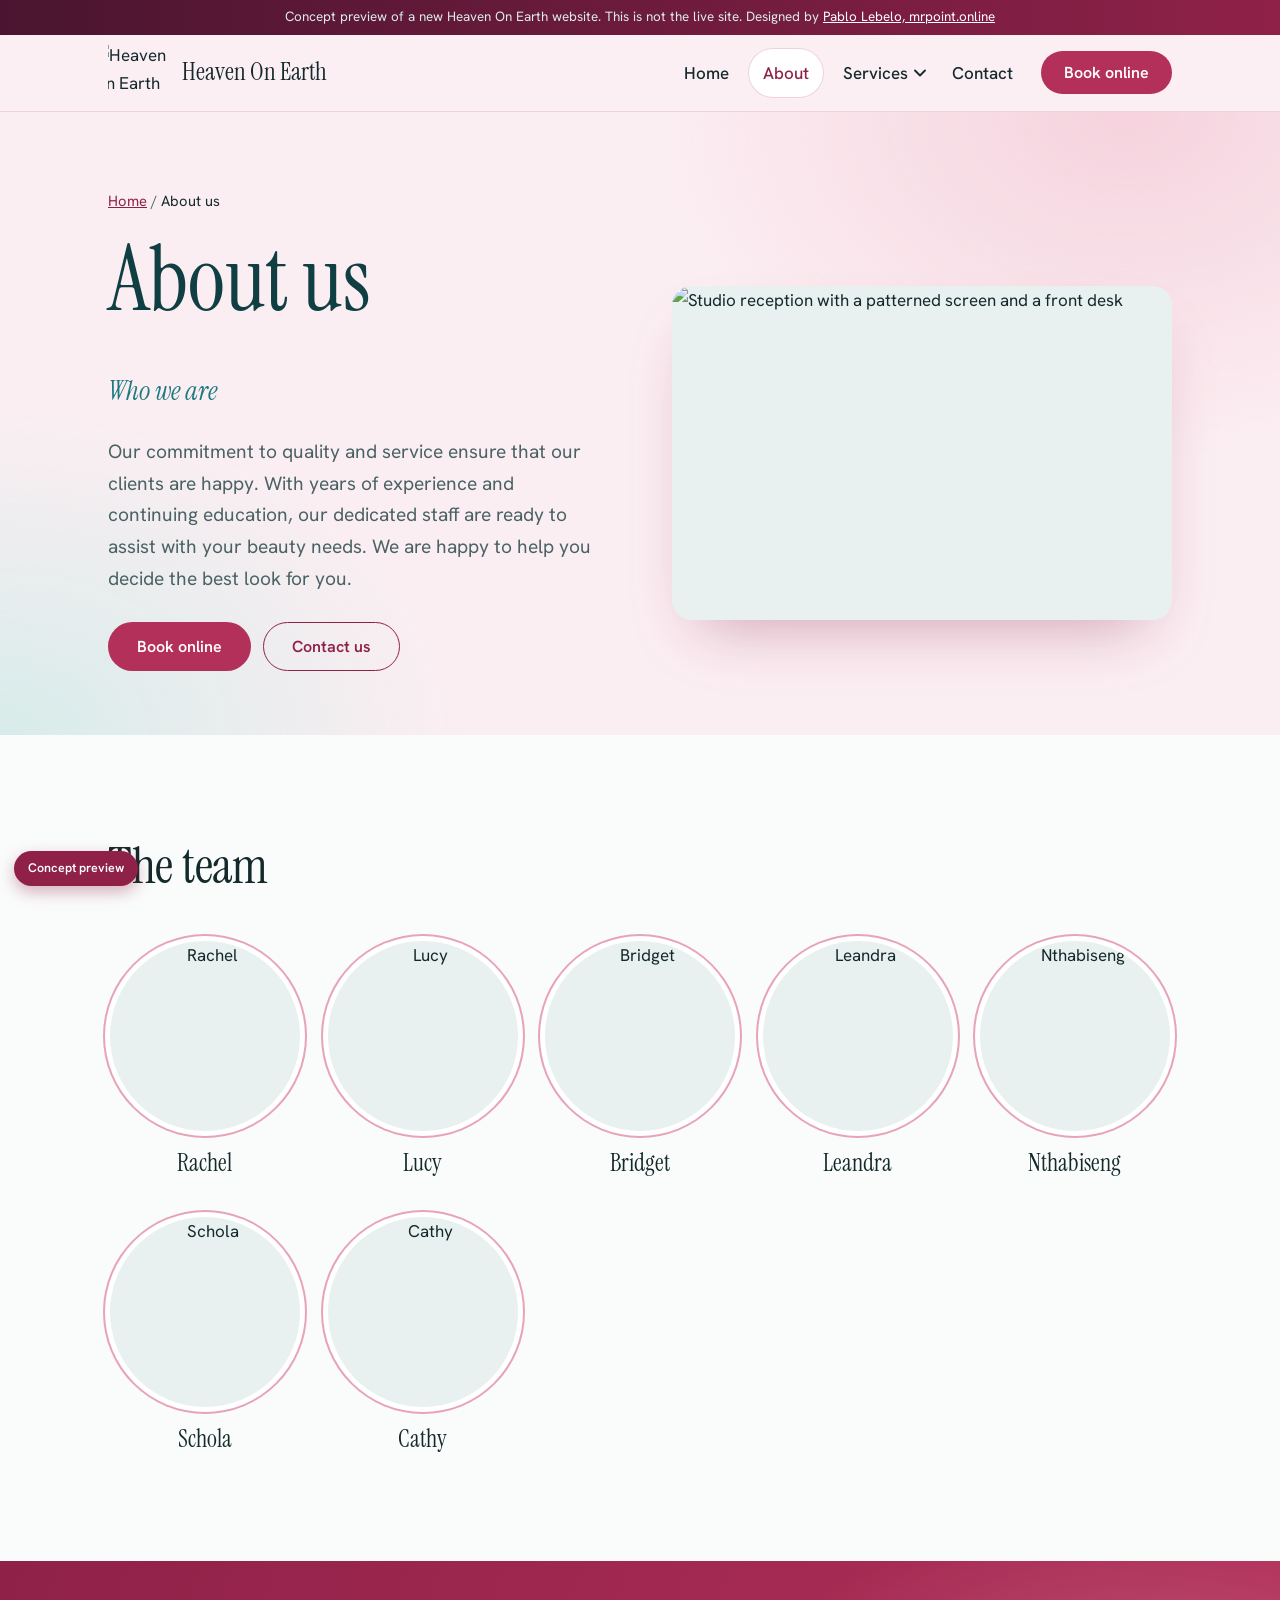
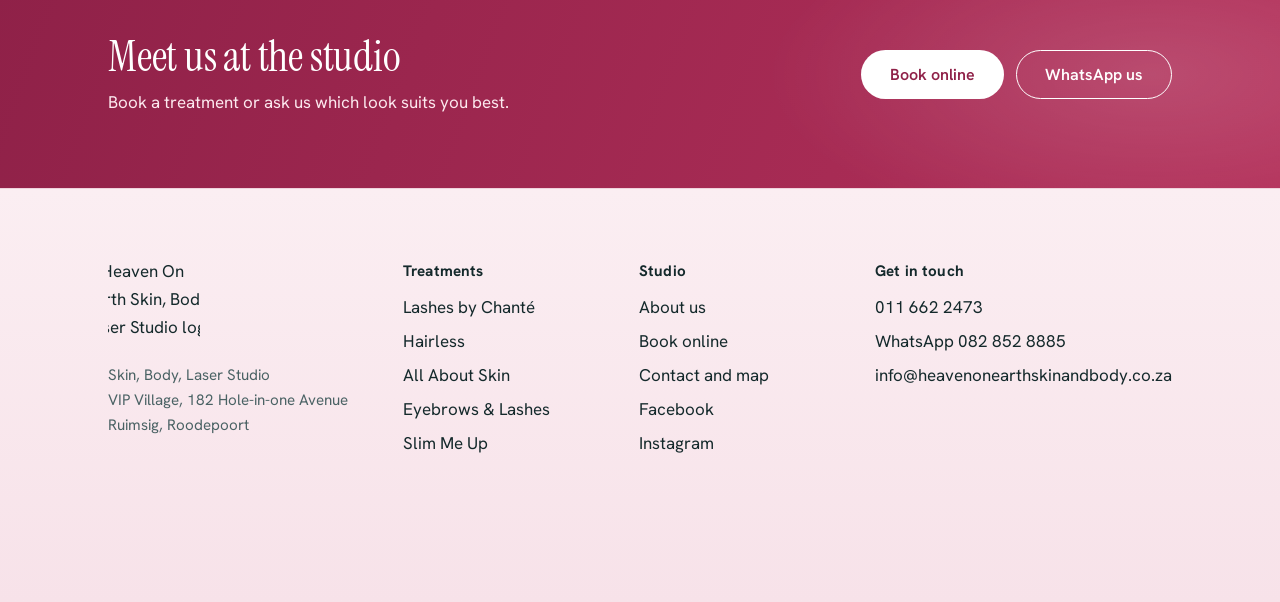
==== about.html @ bbfa70f4 "Make Book now buttons on every price row stand out Solid flamingo pill buttons with a soft glow, ber" ====
<!doctype html>
<html lang="en-ZA">
<head>
<meta charset="utf-8">
<meta name="viewport" content="width=device-width, initial-scale=1">
<title>About us | Heaven On Earth (concept)</title>
<meta name="description" content="About the team at Heaven On Earth Skin, Body, Laser Studio in Ruimsig.">
<meta name="robots" content="noindex, nofollow">
<meta name="theme-color" content="#0f3f43">
<link rel="icon" href="data:image/svg+xml,%3Csvg xmlns='http://www.w3.org/2000/svg' viewBox='0 0 64 64'%3E%3Ccircle cx='38' cy='26' r='24' fill='%231d7a7f'/%3E%3Ccircle cx='22' cy='42' r='16' fill='%23ebe7e3'/%3E%3C/svg%3E">
<link rel="preconnect" href="https://fonts.googleapis.com"><link rel="preconnect" href="https://fonts.gstatic.com" crossorigin><link rel="stylesheet" href="https://fonts.googleapis.com/css2?family=Hanken+Grotesk:wght@400;500;600;700&family=Instrument+Serif:ital@0;1&display=swap">
<link rel="stylesheet" href="styles.css?v=467ca9be">

</head>
<body>
<a class="skip" href="#main">Skip to content</a>
<div class="concept-bar" role="note">Concept preview of a new Heaven On Earth website. This is not the live site. Designed by <a href="https://mrpoint.online">Pablo Lebelo, mrpoint.online</a></div>
<header class="site-header">
  <div class="wrap bar">
    <a class="brand" href="./" aria-label="Heaven On Earth, home"><span class="logo-crop"><img src="https://heavenonearthskinandbody.co.za/wp-content/uploads/2019/10/Logo-Full-Colour-600x424.png" width="600" height="424" alt="Heaven On Earth Skin, Body, Laser Studio logo"></span><span class="brand-name">Heaven On Earth</span></a>
    <button class="menu-btn" type="button" aria-expanded="false" aria-controls="nav">Menu</button>
    <nav id="nav" aria-label="Main">
      <ul class="nav-list">
        <li><a class="nav-link" href="./">Home</a></li>
        <li><a class="nav-link" href="about" aria-current="page">About</a></li>
        <li class="has-sub">
          <a class="nav-link" href="services">Services</a>
          <button class="sub-toggle" type="button" aria-expanded="false" aria-controls="sub-services"><span class="sr">Show treatment pages</span><svg width="12" height="8" viewBox="0 0 12 8" aria-hidden="true"><path d="M1 1.5l5 5 5-5" fill="none" stroke="currentColor" stroke-width="1.8" stroke-linecap="round" stroke-linejoin="round"/></svg></button>
          <ul class="sub" id="sub-services"><li><a href="lashes-by-chante">Lashes by Chanté</a></li><li><a href="hairless">Hairless</a></li><li><a href="all-about-skin">All About Skin</a></li><li><a href="eyebrows-and-lashes">Eyebrows &amp; Lashes</a></li><li><a href="slim-me-up">Slim Me Up</a></li><li class="sub-all"><a href="services">All treatments</a></li></ul>
        </li>
        <li><a class="nav-link" href="contact">Contact</a></li>
      </ul>
      <a class="btn btn-solid nav-cta" href="book">Book online</a>
    </nav>
  </div>
</header>
<main id="main">
<section class="page-head">
  <div class="wrap">
    <p class="crumbs"><a href="./">Home</a> / <span aria-current="page">About us</span></p>
    <div class="split">
      <div>
        <h1>About us</h1>
        <p class="strap" style="font-family:var(--serif);font-style:italic;font-size:1.7rem;color:var(--teal);margin-bottom:.8em">Who we are</p>
        <p class="lede">Our commitment to quality and service ensure that our clients are happy. With years of experience and continuing education, our dedicated staff are ready to assist with your beauty needs. We are happy to help you decide the best look for you.</p>
        <div class="btn-row"><a class="btn btn-solid" href="book">Book online</a><a class="btn btn-line" href="contact">Contact us</a></div>
      </div>
      <div class="photo"><img src="https://heavenonearthskinandbody.co.za/wp-content/uploads/2023/02/Salon_bg-1024x683.jpg" width="1024" height="683" alt="Studio reception with a patterned screen and a front desk"></div>
    </div>
  </div>
</section>
<section class="section" aria-labelledby="team-h">
  <div class="wrap">
    <div class="section-head"><h2 id="team-h">The team</h2></div>
    <ul class="team"><li><div class="portrait"><img src="https://heavenonearthskinandbody.co.za/wp-content/uploads/2023/02/Team_Rachel.jpg" width="834" height="1250" alt="Rachel" loading="lazy" decoding="async"></div><span class="nm">Rachel</span></li><li><div class="portrait"><img src="https://heavenonearthskinandbody.co.za/wp-content/uploads/2023/02/Team_Lucy.jpg" width="834" height="1250" alt="Lucy" loading="lazy" decoding="async"></div><span class="nm">Lucy</span></li><li><div class="portrait"><img src="https://heavenonearthskinandbody.co.za/wp-content/uploads/2023/02/Team_Bridget.jpg" width="834" height="1250" alt="Bridget" loading="lazy" decoding="async"></div><span class="nm">Bridget</span></li><li><div class="portrait"><img src="https://heavenonearthskinandbody.co.za/wp-content/uploads/2023/02/Team_Leandra.jpg" width="834" height="1250" alt="Leandra" loading="lazy" decoding="async"></div><span class="nm">Leandra</span></li><li><div class="portrait"><img src="https://heavenonearthskinandbody.co.za/wp-content/uploads/2023/02/Team_Nthabiseng.jpg" width="834" height="1250" alt="Nthabiseng" loading="lazy" decoding="async"></div><span class="nm">Nthabiseng</span></li><li><div class="portrait"><img src="https://heavenonearthskinandbody.co.za/wp-content/uploads/2023/02/Team_Schola.jpg" width="401" height="600" alt="Schola" loading="lazy" decoding="async"></div><span class="nm">Schola</span></li><li><div class="portrait"><img src="https://heavenonearthskinandbody.co.za/wp-content/uploads/2023/02/Team_Cathy.jpg" width="700" height="1050" alt="Cathy" loading="lazy" decoding="async"></div><span class="nm">Cathy</span></li></ul>
  </div>
</section>
<section class="cta">
  <div class="wrap">
    <div><h2>Meet us at the studio</h2><p>Book a treatment or ask us which look suits you best.</p></div>
    <div class="btn-row"><a class="btn btn-light" href="book">Book online</a><a class="btn btn-line" style="border-color:#fff;color:#fff" href="https://wa.me/27828528885" rel="noopener">WhatsApp us</a></div>
  </div>
</section>
</main>
<footer class="site-footer">
  <div class="wrap">
    <div class="foot-grid">
      <div class="foot-brand"><span class="logo-crop big"><img src="https://heavenonearthskinandbody.co.za/wp-content/uploads/2019/10/Logo-Full-Colour-600x424.png" width="600" height="424" alt="Heaven On Earth Skin, Body, Laser Studio logo"></span><p>Skin, Body, Laser Studio<br>VIP Village, 182 Hole-in-one Avenue<br>Ruimsig, Roodepoort</p></div>
      <div><h4>Treatments</h4><ul><li><a href="lashes-by-chante">Lashes by Chanté</a></li><li><a href="hairless">Hairless</a></li><li><a href="all-about-skin">All About Skin</a></li><li><a href="eyebrows-and-lashes">Eyebrows &amp; Lashes</a></li><li><a href="slim-me-up">Slim Me Up</a></li></ul></div>
      <div><h4>Studio</h4><ul>
        <li><a href="about">About us</a></li>
        <li><a href="book">Book online</a></li>
        <li><a href="contact">Contact and map</a></li>
        <li><a href="https://www.facebook.com/heavenonearthskinandbody/" rel="noopener">Facebook</a></li>
        <li><a href="https://www.instagram.com/heavenonearthskinandbodystudio/" rel="noopener">Instagram</a></li></ul></div>
      <div><h4>Get in touch</h4><ul>
        <li><a href="tel:+27116622473">011 662 2473</a></li>
        <li><a href="https://wa.me/27828528885" rel="noopener">WhatsApp 082 852 8885</a></li>
        <li><a href="mailto:info@heavenonearthskinandbody.co.za">info@heavenonearthskinandbody.co.za</a></li></ul></div>
    </div>
    <div class="legal">
      <p>Concept website by Pablo Lebelo, <a href="https://mrpoint.online">mrpoint.online</a>, 073 708 6840. Not the official site of Heaven On Earth Skin &amp; Body Studio.</p>
      <p>Treatments, prices, text, photos and logo are from the studio's current website.</p>
    </div>
  </div>
</footer>
<div class="concept-chip" aria-hidden="true">Concept preview</div>
<nav class="dock" aria-label="Quick actions">
  <a href="tel:+27116622473"><svg viewBox="0 0 24 24" aria-hidden="true"><path d="M6.6 10.8a15.1 15.1 0 006.6 6.6l2.2-2.2a1 1 0 011-.25 11.4 11.4 0 003.6.57 1 1 0 011 1V20a1 1 0 01-1 1A17 17 0 013 4a1 1 0 011-1h3.5a1 1 0 011 1c0 1.25.2 2.45.57 3.6a1 1 0 01-.25 1z" fill="currentColor"/></svg>Call</a>
  <a href="https://wa.me/27828528885" rel="noopener"><svg viewBox="0 0 24 24" aria-hidden="true"><path d="M4 20l1.3-3.9A8 8 0 1112 20a8 8 0 01-3.9-1L4 20z" fill="none" stroke="currentColor" stroke-width="1.8" stroke-linejoin="round"/></svg>WhatsApp</a>
  <a class="dock-main" href="book"><svg viewBox="0 0 24 24" aria-hidden="true"><rect x="3.5" y="5" width="17" height="15.5" rx="3" fill="none" stroke="currentColor" stroke-width="1.8"/><path d="M3.5 10h17M8 3v4M16 3v4" stroke="currentColor" stroke-width="1.8" stroke-linecap="round"/></svg>Book online</a>
</nav>
<script src="site.js?v=2053d67a" defer></script>
</body>
</html>
---- styles.css ----
/* Heaven On Earth Skin, Body, Laser Studio: concept styles
   Palette taken from the studio logo (lagoon teal, pearl silver) and the pink backdrop of the team photos. */
:root{
  --teal:#1d7a7f;
  --teal-deep:#0f3f43;
  --ink:#14292b;
  --muted:#4a6264;
  --porcelain:#fafcfb;
  --mist:#e8f1f0;
  --pearl:#ebe7e3;
  --line:#d3dedd;
  --flamingo-tint:#fbeaf0;
  --flamingo:#b3305a;
  --radius:20px;
  --serif:"Instrument Serif","Iowan Old Style",Georgia,serif;
  --sans:"Hanken Grotesk",system-ui,-apple-system,"Segoe UI",Roboto,sans-serif;
}
*,*::before,*::after{box-sizing:border-box}
html{-webkit-text-size-adjust:100%;scroll-behavior:smooth}
body{margin:0;background:var(--porcelain);color:var(--ink);font:400 1.0625rem/1.65 var(--sans);-webkit-font-smoothing:antialiased}
img{max-width:100%;display:block}
a{color:var(--teal-deep)}
a:hover{color:var(--teal)}
h1,h2,h3,h4{font-family:var(--serif);font-weight:400;line-height:1.08;margin:0 0 .5em;letter-spacing:-.005em}
h1{font-size:clamp(3rem,7.4vw,5.6rem);line-height:1}
h2{font-size:clamp(2.1rem,4.4vw,3.2rem)}
h3{font-size:clamp(1.6rem,2.6vw,2rem)}
p{margin:0 0 1em;max-width:62ch}
:focus-visible{outline:3px solid var(--teal);outline-offset:3px;border-radius:6px}
.sr{position:absolute;width:1px;height:1px;overflow:hidden;clip:rect(0 0 0 0);white-space:nowrap}
.skip{position:absolute;left:12px;top:-60px;background:var(--teal-deep);color:#fff;padding:10px 16px;border-radius:10px;z-index:100}
.skip:focus{top:12px;color:#fff}
.wrap{width:100%;max-width:1160px;margin-inline:auto;padding-inline:clamp(20px,5vw,48px)}
.lede{font-size:1.2rem;color:var(--muted);max-width:52ch}

/* concept markers */
.concept-bar{background:var(--teal-deep);color:#dcecea;font-size:.84rem;line-height:1.4;padding:8px 0;text-align:center}
.concept-bar a{color:#fff}
.concept-chip{position:fixed;left:14px;bottom:14px;z-index:60;background:var(--teal-deep);color:#fff;font-size:.78rem;font-weight:600;padding:7px 14px;border-radius:999px;box-shadow:0 4px 14px rgba(15,63,67,.3)}

/* header */
.site-header{position:sticky;top:0;z-index:50;background:rgba(250,252,251,.94);backdrop-filter:saturate(1.2) blur(10px);border-bottom:1px solid var(--line)}
.bar{display:flex;align-items:center;justify-content:space-between;gap:20px;min-height:76px}
.brand{display:flex;align-items:center;gap:14px;text-decoration:none;color:var(--ink)}
.logo-crop{display:block;position:relative;overflow:hidden;width:60px;aspect-ratio:1.02;flex:none}
.logo-crop img{position:absolute;width:152.2%;max-width:none;left:-25%;top:-4.7%;height:auto}
.logo-crop.big{width:92px}
.brand-name{font-family:var(--serif);font-size:1.55rem;line-height:1;white-space:nowrap}
.nav-list{display:flex;align-items:center;gap:6px;list-style:none;margin:0;padding:0}
.nav-list a.nav-link{display:block;padding:10px 14px;text-decoration:none;color:var(--ink);font-weight:500;border-radius:999px}
.nav-list a.nav-link:hover,.nav-list a.nav-link[aria-current="page"]{color:var(--teal);background:var(--mist)}
#nav{display:flex;align-items:center;gap:14px}
.has-sub{position:relative;display:flex;align-items:center}
.sub-toggle{border:0;background:none;padding:8px 6px 8px 0;margin-left:-8px;cursor:pointer;color:var(--ink);line-height:0}
.sub-toggle svg{transition:transform .2s}
.has-sub.open .sub-toggle svg{transform:rotate(180deg)}
.sub{display:none;position:absolute;top:100%;left:-12px;min-width:270px;list-style:none;margin:0;padding:10px;background:#fff;border:1px solid var(--line);border-radius:var(--radius);box-shadow:0 18px 40px rgba(15,63,67,.14)}
.has-sub:hover>.sub,.has-sub.open>.sub,.has-sub:focus-within>.sub{display:block}
.sub a{display:block;padding:10px 14px;border-radius:12px;text-decoration:none;color:var(--ink)}
.sub a:hover,.sub a[aria-current="page"]{background:var(--mist);color:var(--teal-deep)}
.sub .sub-all{border-top:1px solid var(--line);margin-top:6px;padding-top:6px}
.menu-btn{display:none;border:1.5px solid var(--teal-deep);background:none;color:var(--teal-deep);border-radius:999px;padding:9px 18px;font:600 .95rem var(--sans);cursor:pointer}

/* buttons */
.btn{display:inline-block;padding:14px 28px;border-radius:999px;font:600 1rem/1.2 var(--sans);text-decoration:none;border:1.5px solid transparent;cursor:pointer;transition:background .2s,color .2s,border-color .2s}
.btn-solid{background:var(--teal);color:#fff}
.btn-solid:hover{background:var(--teal-deep);color:#fff}
.btn-line{border-color:var(--teal-deep);color:var(--teal-deep);background:transparent}
.btn-line:hover{background:var(--teal-deep);color:#fff}
.btn-light{background:#fff;color:var(--teal-deep)}
.btn-light:hover{background:var(--mist);color:var(--teal-deep)}
.btn-row{display:flex;flex-wrap:wrap;gap:12px;margin-top:28px}
.nav-cta{padding:11px 22px}

/* hero + orbs (the logo is two overlapping circles, so photos sit in circles) */
.hero{padding:clamp(36px,6vw,80px) 0 clamp(48px,7vw,96px)}
.hero-grid{display:grid;grid-template-columns:1.05fr .95fr;gap:clamp(28px,5vw,72px);align-items:center}
.hero h1{margin-bottom:.18em}
.hero .strap{font-family:var(--serif);font-style:italic;font-size:clamp(1.5rem,2.6vw,2rem);color:var(--teal);margin:0 0 1em}
.hero-meta{margin-top:34px;padding-top:20px;border-top:1px solid var(--line);color:var(--muted);font-size:.98rem}
.hero-meta a{color:var(--ink);text-decoration:none;font-weight:600}
.orbs{position:relative;width:min(100%,520px);aspect-ratio:1;margin-inline:auto}
.orb{position:absolute;border-radius:50%;overflow:hidden;animation:orb-in .9s cubic-bezier(.2,.7,.2,1) both}
.orb img{width:100%;height:100%;object-fit:cover}
.orb-main{width:84%;aspect-ratio:1;top:0;right:0}
.orb-side{width:46%;aspect-ratio:1;left:0;bottom:3%;border:9px solid var(--porcelain);animation-delay:.18s;background:var(--porcelain)}
.orb-pearl{container-type:size;background:var(--pearl);display:grid;place-items:center;text-align:center;padding:6%;color:var(--teal-deep);font-family:var(--serif);font-style:italic;line-height:1.15}
.orb-pearl span{font-size:max(12.5px,14cqw);max-width:88%}
@keyframes orb-in{from{opacity:0;transform:scale(.9)}to{opacity:1;transform:none}}

/* offer */
.offer{background:var(--flamingo-tint);border-block:1px solid #f1cfdb}
.offer .wrap{display:flex;flex-wrap:wrap;align-items:center;justify-content:space-between;gap:10px 24px;padding-block:16px}
.offer p{margin:0;max-width:none;font-weight:600}
.offer strong{color:var(--flamingo)}
.offer a{font-weight:600;color:var(--flamingo)}

/* sections */
.section{padding:clamp(56px,8vw,104px) 0}
.section-tint{background:var(--mist)}
.section-head{margin-bottom:clamp(28px,4vw,48px)}
.section-head p{color:var(--muted)}

/* service rows */
.svc-list{list-style:none;margin:0;padding:0}
.svc-row{display:grid;grid-template-columns:176px 1fr auto;gap:clamp(18px,4vw,44px);align-items:center;padding:30px 0;border-top:1px solid var(--line)}
.svc-row:last-child{border-bottom:1px solid var(--line)}
.svc-orb{width:176px;aspect-ratio:1;border-radius:50%;overflow:hidden}
.svc-orb img{width:100%;height:100%;object-fit:cover}
.svc-row h3{margin-bottom:.25em}
.svc-row p{margin:0;color:var(--muted)}
.svc-row .go{font-weight:600;white-space:nowrap}

/* split blocks */
.split{display:grid;grid-template-columns:1fr 1fr;gap:clamp(28px,5vw,72px);align-items:center}
.photo{border-radius:var(--radius);overflow:hidden;background:var(--mist)}
.photo img{width:100%;height:auto}
.text-link{font-weight:600}

/* page header (inner pages) */
.page-head{padding:clamp(40px,6vw,80px) 0 clamp(24px,4vw,44px)}
.crumbs{font-size:.92rem;color:var(--muted);margin-bottom:22px}
.crumbs a{color:var(--muted)}
.crumbs span[aria-current]{color:var(--ink)}
.page-head-grid{display:grid;grid-template-columns:1.1fr .9fr;gap:clamp(24px,5vw,64px);align-items:center}
.page-head .orbs{width:min(100%,400px)}

/* treatment menu (ledger rows) */
.menu-wrap{padding:clamp(28px,4vw,56px) 0 clamp(56px,8vw,96px)}
.tablist{display:none;flex-wrap:wrap;gap:10px;margin-bottom:34px}
.js .tablist{display:flex}
.tab{border:1.5px solid var(--line);background:#fff;color:var(--ink);padding:11px 20px;border-radius:999px;font:600 .98rem var(--sans);cursor:pointer;transition:background .2s,color .2s,border-color .2s}
.tab:hover{border-color:var(--teal)}
.tab[aria-selected="true"],.tab[aria-pressed="true"]{background:var(--teal-deep);border-color:var(--teal-deep);color:#fff}
.js .tabpanel[hidden]{display:none}
.panel-title{font-size:clamp(1.8rem,3vw,2.4rem)}
.js [data-tabs] .tabpanel>.panel-title{display:none}
.menu-sub{font:600 .98rem var(--sans);color:var(--teal);margin:34px 0 4px;letter-spacing:.01em}
.menu-sub:first-of-type{margin-top:8px}
.menu-note{color:var(--muted);max-width:62ch}
.menu-list{list-style:none;margin:0;padding:0}
.menu-row{display:grid;grid-template-columns:1fr auto auto auto;gap:6px 22px;align-items:baseline;padding:15px 0;border-bottom:1px solid var(--line)}
.menu-row .nm{font-weight:500}
.menu-row .du{color:var(--muted);font-size:.94rem;min-width:4.2em;text-align:right}
.menu-row .pr{font-weight:700;font-variant-numeric:tabular-nums;min-width:5.6em;text-align:right;white-space:nowrap}
.menu-row .bk{font-size:.92rem;font-weight:600;white-space:nowrap}
.ems{background:#fff;border:1px solid var(--line);border-radius:var(--radius);padding:clamp(22px,3vw,36px);margin-top:10px}
.ems p{max-width:64ch}

/* cta band */
.cta{background:var(--teal-deep);color:#e9f3f2;padding:clamp(44px,6vw,72px) 0}
.cta .wrap{display:flex;flex-wrap:wrap;align-items:center;justify-content:space-between;gap:20px 40px}
.cta h2{color:#fff;margin:0;font-size:clamp(1.9rem,3.6vw,2.7rem)}
.cta p{margin:.5em 0 0}
.cta .btn-row{margin-top:0}

/* other treatments */
.others{display:flex;flex-wrap:wrap;gap:10px}
.others a{padding:10px 18px;border:1.5px solid var(--line);border-radius:999px;text-decoration:none;font-weight:600;color:var(--ink);background:#fff}
.others a:hover{border-color:var(--teal);color:var(--teal)}

/* team */
.team{list-style:none;margin:0;padding:0;display:grid;grid-template-columns:repeat(auto-fill,minmax(170px,1fr));gap:34px 24px}
.team li{text-align:center}
.team .portrait{width:100%;max-width:190px;aspect-ratio:1;border-radius:50%;overflow:hidden;margin:0 auto 12px;background:var(--mist)}
.team img{width:100%;height:100%;object-fit:cover;object-position:50% 22%}
.team .nm{font-family:var(--serif);font-size:1.5rem}

/* visit band */
.visit{background:var(--teal-deep);color:#e1eeec}
.visit h2{color:#fff}
.visit a{color:#fff}
.visit a:hover{color:#bfe3e0}
.visit-grid{display:grid;grid-template-columns:.9fr 1.1fr;gap:clamp(28px,5vw,64px);align-items:stretch}
.details{list-style:none;margin:0 0 8px;padding:0}
.details li{padding:12px 0;border-bottom:1px solid rgba(255,255,255,.18);overflow-wrap:anywhere}
.details .k{display:block;font-size:.86rem;color:#a9cbc8}
.map{border:0;width:100%;height:100%;min-height:360px;border-radius:var(--radius);background:var(--mist)}

/* contact page */
.contact-grid>*,.visit-grid>*,.split>*,.hero-grid>*,.page-head-grid>*{min-width:0}
.contact-grid{display:grid;grid-template-columns:1fr 1fr;gap:clamp(28px,5vw,64px);align-items:start}
.card{background:#fff;border:1px solid var(--line);border-radius:var(--radius);padding:clamp(22px,3vw,34px)}
.card .details li{border-color:var(--line)}
.card .details .k{color:var(--muted)}
.card .details a{color:var(--teal-deep);font-weight:600}
.field{margin-bottom:18px}
.field label{display:block;font-weight:600;font-size:.96rem;margin-bottom:6px}
.field input,.field textarea,.field select{width:100%;padding:13px 15px;border:1.5px solid var(--line);border-radius:14px;font:inherit;background:#fff;color:var(--ink)}
.field textarea{min-height:130px;resize:vertical}
.field input:focus,.field textarea:focus,.field select:focus{border-color:var(--teal);outline:3px solid rgba(29,122,127,.22);outline-offset:0}
.field .err{color:#a3243f;font-size:.9rem;margin-top:4px;min-height:1.2em}
.field input[aria-invalid="true"],.field textarea[aria-invalid="true"]{border-color:#a3243f}
.form-note{font-size:.92rem;color:var(--muted)}
.notice{margin-top:18px;padding:16px 18px;border-radius:14px;background:var(--mist);border:1px solid var(--line)}
.notice[hidden]{display:none}

/* booking demo */
.book-grid{display:grid;grid-template-columns:1fr 340px;gap:clamp(24px,4vw,56px);align-items:start;padding-bottom:clamp(56px,8vw,96px)}
.stepper{list-style:none;margin:0 0 30px;padding:0;display:flex;flex-wrap:wrap;gap:8px 10px}
.stepper li{display:flex;align-items:center;gap:10px;padding:8px 16px 8px 8px;border-radius:999px;border:1.5px solid var(--line);background:#fff;font-weight:600;font-size:.95rem;color:var(--muted)}
.stepper .n{display:grid;place-items:center;width:28px;height:28px;border-radius:50%;background:var(--mist);font-size:.85rem}
.stepper li[aria-current="step"]{border-color:var(--teal-deep);color:var(--ink)}
.stepper li[aria-current="step"] .n{background:var(--teal-deep);color:#fff}
.stepper li.done .n{background:var(--teal);color:#fff}
.step[hidden]{display:none}
.step h2{font-size:clamp(1.8rem,3vw,2.4rem)}
.pick{list-style:none;margin:0;padding:0}
.pick label{display:grid;grid-template-columns:auto 1fr auto auto;gap:4px 16px;align-items:baseline;padding:14px 12px;border-bottom:1px solid var(--line);cursor:pointer;border-radius:10px}
.pick label:hover{background:var(--mist)}
.pick input{accent-color:var(--teal);width:18px;height:18px;margin:0;transform:translateY(3px)}
.pick .du{color:var(--muted);font-size:.94rem}
.pick .pr{font-weight:700;font-variant-numeric:tabular-nums;white-space:nowrap}
.pick li:has(input:checked) label{background:var(--mist)}
.pick-group{font:600 .98rem var(--sans);color:var(--teal);margin:26px 0 4px}
.dates{display:flex;gap:10px;overflow-x:auto;padding:4px 2px 14px;margin-bottom:12px;scroll-snap-type:x proximity}
.date{flex:none;scroll-snap-align:start;min-width:68px;padding:10px 8px;text-align:center;border:1.5px solid var(--line);border-radius:16px;background:#fff;cursor:pointer;font:inherit;color:var(--ink);line-height:1.25}
.date .wd{display:block;font-size:.82rem;color:var(--muted)}
.date .dn{display:block;font-family:var(--serif);font-size:1.7rem;line-height:1.1}
.date .mo{display:block;font-size:.8rem;color:var(--muted)}
.date[aria-pressed="true"]{background:var(--teal-deep);border-color:var(--teal-deep);color:#fff}
.date[aria-pressed="true"] .wd,.date[aria-pressed="true"] .mo{color:#cfe6e4}
.slots{display:grid;grid-template-columns:repeat(auto-fill,minmax(92px,1fr));gap:10px}
.slot{padding:11px 6px;border:1.5px solid var(--line);border-radius:12px;background:#fff;font:600 .95rem var(--sans);cursor:pointer;color:var(--ink)}
.slot:hover:not(:disabled){border-color:var(--teal)}
.slot[aria-pressed="true"]{background:var(--teal-deep);border-color:var(--teal-deep);color:#fff}
.slot:disabled{color:#8ea3a3;background:var(--mist);text-decoration:line-through;cursor:not-allowed}
.step-actions{display:flex;flex-wrap:wrap;gap:12px;margin-top:28px;align-items:center}
.step-actions .btn[disabled]{opacity:.45;cursor:not-allowed}
.summary{position:sticky;top:96px;background:#fff;border:1px solid var(--line);border-radius:var(--radius);padding:24px}
.summary h2{font-size:1.7rem;margin-bottom:.4em}
.summary dl{margin:0}
.summary dt{font-size:.86rem;color:var(--muted);margin-top:14px}
.summary dd{margin:2px 0 0;font-weight:600}
.summary .demo{margin-top:20px;padding-top:16px;border-top:1px solid var(--line);font-size:.9rem;color:var(--muted)}
.review{list-style:none;padding:0;margin:0 0 6px}
.review li{display:flex;justify-content:space-between;gap:20px;padding:13px 0;border-bottom:1px solid var(--line)}
.review .k{color:var(--muted)}
.review .v{font-weight:600;text-align:right}
.done-box{background:var(--mist);border:1px solid var(--line);border-radius:var(--radius);padding:clamp(24px,4vw,40px)}

/* footer */
.site-footer{background:var(--porcelain);border-top:1px solid var(--line);padding:clamp(40px,6vw,72px) 0 28px}
.foot-grid{display:grid;grid-template-columns:1.3fr 1fr 1fr 1.2fr;gap:30px 40px}
.site-footer h4{font:700 .95rem var(--sans);margin:0 0 12px;letter-spacing:.01em}
.site-footer ul{list-style:none;margin:0;padding:0}
.site-footer li{margin:6px 0}
.site-footer a{text-decoration:none;color:var(--ink)}
.site-footer a:hover{color:var(--teal);text-decoration:underline}
.foot-brand p{color:var(--muted);font-size:.95rem;margin-top:12px}
.legal{margin-top:36px;padding-top:20px;border-top:1px solid var(--line);font-size:.86rem;color:var(--muted);display:flex;flex-wrap:wrap;gap:8px 28px;justify-content:space-between}
.legal p{margin:0;max-width:none}

/* responsive */
@media (max-width:1000px){
  .foot-grid{grid-template-columns:1fr 1fr}
  .book-grid{grid-template-columns:1fr}
  .summary{position:static}
}
@media (max-width:900px){
  .menu-btn{display:inline-block}
  #nav{display:none;position:absolute;left:0;right:0;top:100%;background:var(--porcelain);border-bottom:1px solid var(--line);padding:12px clamp(20px,5vw,48px) 26px;flex-direction:column;align-items:stretch;gap:12px;max-height:calc(100vh - 76px);overflow:auto}
  #nav.open{display:flex}
  .nav-list{flex-direction:column;align-items:stretch;gap:0}
  .nav-list a.nav-link{padding:14px 6px;border-radius:10px}
  .has-sub{flex-wrap:wrap}
  .has-sub>a.nav-link{flex:1}
  .sub-toggle{display:none}
  .sub{display:block;position:static;width:100%;min-width:0;border:0;box-shadow:none;padding:0 0 8px 14px;background:none}
  .nav-cta{text-align:center}
  .hero-grid,.split,.page-head-grid,.visit-grid,.contact-grid{grid-template-columns:1fr}
  .hero .orbs,.page-head .orbs{order:-1;width:min(72%,300px)}
  .svc-row{grid-template-columns:104px minmax(0,1fr);align-items:start}
  .svc-row>div{min-width:0}
  .svc-orb{width:104px}
  .svc-row .go{grid-column:2;justify-self:start;white-space:normal;text-align:center}
  .map{min-height:300px}
}
@media (max-width:640px){
  .brand-name{font-size:1.3rem}
  .logo-crop{width:52px}
  .menu-row{grid-template-columns:1fr auto;gap:2px 14px}
  .menu-row .du{grid-column:1;text-align:left;min-width:0}
  .menu-row .pr{grid-column:2;grid-row:1}
  .menu-row .bk{grid-column:2;grid-row:2;text-align:right}
  .foot-grid{grid-template-columns:1fr}
  .pick label{grid-template-columns:auto 1fr auto}
  .pick .du{grid-column:2;grid-row:2}
  .pick .pr{grid-column:3;grid-row:1}
  .concept-chip{left:10px;bottom:10px}
}
@media (max-width:380px){.brand-name{display:none}}
@media (prefers-reduced-motion:reduce){
  html{scroll-behavior:auto}
  .orb{animation:none}
  *{transition:none!important}
}

/* ===================== v2: feminine depth, pop, compact mobile ===================== */
:root{--blush:#fbeef2;--rose:#e7a3b7;--berry:#8f2148;--flamingo:#b3305a}
.btn-solid{background:var(--flamingo);color:#fff}
.btn-solid:hover{background:var(--berry);color:#fff}
.page-head{background:linear-gradient(180deg,var(--blush) 0%,var(--porcelain) 100%)}
.cta{background:linear-gradient(120deg,var(--teal-deep) 0%,#3c2a3d 55%,var(--berry) 100%)}
.visit{background:linear-gradient(160deg,var(--teal-deep) 0%,#1b3b40 60%,#3a2236 100%)}

/* hero */
.h2-hero{position:relative;overflow:hidden;background:radial-gradient(70% 90% at 85% 10%,#f6d3de 0%,rgba(246,211,222,0) 60%),radial-gradient(60% 70% at 0% 100%,#d7ecea 0%,rgba(215,236,234,0) 65%),var(--blush);padding:clamp(36px,6vw,84px) 0 clamp(44px,6vw,88px)}
.h2-grid{display:grid;grid-template-columns:1.05fr .95fr;gap:clamp(28px,5vw,72px);align-items:center}
.h2-copy>*{min-width:0}
.h2-offer{display:inline-flex;align-items:center;gap:10px;padding:8px 16px 8px 12px;border-radius:999px;background:#fff;color:var(--berry);font-weight:700;font-size:.92rem;text-decoration:none;box-shadow:0 6px 18px rgba(143,33,72,.12);margin-bottom:22px}
.h2-offer:hover{color:var(--flamingo)}
.h2-offer .dot{width:9px;height:9px;border-radius:50%;background:var(--flamingo);box-shadow:0 0 0 4px rgba(179,48,90,.18)}
.h2-hero h1{font-size:clamp(3.1rem,7.6vw,6rem);line-height:.95;margin-bottom:.12em;color:var(--teal-deep)}
.h2-hero .strap{font-family:var(--serif);font-style:italic;font-size:clamp(1.45rem,2.6vw,2.05rem);color:var(--berry);margin:0 0 .8em}
.h2-visual{position:relative;width:min(100%,470px);margin-inline:auto;aspect-ratio:.86}
.arch{position:absolute;inset:0 0 0 12%;border-radius:999px 999px 28px 28px;overflow:hidden;box-shadow:0 30px 60px -20px rgba(143,33,72,.35);animation:arch-in 1s cubic-bezier(.2,.7,.2,1) both}
.arch img{width:100%;height:100%;object-fit:cover;object-position:40% 50%}
.h2-orb{position:absolute;left:0;bottom:7%;width:38%;aspect-ratio:1;border-radius:50%;overflow:hidden;border:8px solid var(--blush);animation:orb-in .9s .25s cubic-bezier(.2,.7,.2,1) both}
.h2-orb img{width:100%;height:100%;object-fit:cover}
.chip{position:absolute;display:flex;flex-direction:column;gap:1px;padding:10px 16px;border-radius:18px;background:rgba(255,255,255,.92);backdrop-filter:blur(6px);box-shadow:0 12px 28px -8px rgba(20,41,43,.28);text-decoration:none;color:var(--ink);font-size:.86rem;line-height:1.25;animation:chip-in .7s cubic-bezier(.2,.7,.2,1) both}
.chip b{font-size:1.1rem;color:var(--berry)}
.chip:hover{transform:translateY(-2px);color:var(--ink)}
.chip.c1{top:9%;left:0;animation-delay:.45s}
.chip.c2{top:38%;right:-4%;animation-delay:.6s}
.chip.c3{bottom:-2%;right:10%;animation-delay:.75s}
@keyframes arch-in{from{opacity:0;clip-path:inset(100% 0 0 0 round 999px 999px 28px 28px)}to{opacity:1;clip-path:inset(0 0 0 0 round 999px 999px 28px 28px)}}
@keyframes chip-in{from{opacity:0;transform:translateY(12px)}to{opacity:1;transform:none}}

/* section heads */
.h2-section{padding:clamp(48px,7vw,96px) 0}
.h2-head{display:flex;align-items:baseline;justify-content:space-between;gap:16px;margin-bottom:22px}
.h2-head h2{margin:0}
.swipe-hint{display:none}

/* treatment arch cards */
.cards-wrap{width:100%;max-width:1160px;margin-inline:auto;padding-inline:clamp(20px,5vw,48px)}
.cards{list-style:none;margin:0;padding:0;display:grid;grid-template-columns:repeat(5,1fr);gap:18px}
.tcard{display:flex;flex-direction:column;height:100%;text-decoration:none;color:var(--ink);background:#fff;border-radius:200px 200px 22px 22px;overflow:hidden;border:1px solid #f0dbe2;transition:transform .25s,box-shadow .25s}
.tcard:hover{transform:translateY(-4px);box-shadow:0 22px 40px -18px rgba(143,33,72,.35);color:var(--ink)}
.tcard-img{display:block;aspect-ratio:.86;overflow:hidden;border-radius:200px 200px 0 0;margin:8px 8px 0}
.tcard-img img{width:100%;height:100%;object-fit:cover}
.tcard-body{display:flex;flex-direction:column;gap:4px;padding:14px 16px 18px;flex:1}
.tcard-name{font-family:var(--serif);font-size:1.5rem;line-height:1.05}
.tcard-groups{font-size:.88rem;color:var(--muted);line-height:1.4}
.tcard-from{margin-top:auto;padding-top:8px;font-weight:700;color:var(--berry)}

/* team strip */
.h2-team{background:linear-gradient(180deg,var(--porcelain),var(--blush))}
.team-intro{color:var(--muted);max-width:62ch;margin-bottom:26px}
.mini-team{list-style:none;margin:0 auto;padding:0 clamp(20px,5vw,48px);max-width:1160px;display:flex;justify-content:space-between;gap:16px}
.mini-team a{display:flex;flex-direction:column;align-items:center;gap:8px;text-decoration:none;color:var(--ink)}
.mini-portrait{display:block;width:118px;aspect-ratio:1;border-radius:50%;overflow:hidden;border:4px solid #fff;box-shadow:0 0 0 2px var(--rose)}
.mini-portrait img{width:100%;height:100%;object-fit:cover;object-position:50% 20%}
.mini-nm{font-family:var(--serif);font-size:1.25rem}

/* mobile dock */
.dock{display:none}

@media (max-width:1000px){.cards{grid-template-columns:repeat(3,1fr)}.mini-team{flex-wrap:wrap;justify-content:center}}
@media (max-width:900px){
  body{padding-bottom:78px}
  .concept-chip{display:none}
  .dock{display:grid;grid-template-columns:1fr 1fr 1.4fr;gap:8px;position:fixed;left:10px;right:10px;bottom:10px;z-index:70;padding:8px;border-radius:22px;background:rgba(255,255,255,.94);backdrop-filter:blur(12px);box-shadow:0 14px 34px -10px rgba(20,41,43,.38);border:1px solid #f0dbe2}
  .dock a{display:flex;flex-direction:column;align-items:center;justify-content:center;gap:2px;padding:7px 4px;border-radius:15px;text-decoration:none;color:var(--teal-deep);font-weight:600;font-size:.8rem}
  .dock svg{width:21px;height:21px}
  .dock .dock-main{flex-direction:row;gap:8px;background:var(--flamingo);color:#fff;font-size:.95rem}
  .dock .dock-main:hover{background:var(--berry);color:#fff}

  /* hero: one screen */
  .h2-hero{padding:18px 0 30px}
  .h2-grid{grid-template-columns:1fr;gap:18px}
  .h2-visual{order:-1;width:min(100%,360px);aspect-ratio:1.18}
  .arch{inset:0 4% 0 22%;border-radius:999px 999px 24px 24px}
  .h2-orb{width:36%;bottom:4%;border-width:6px}
  .chip{font-size:.78rem;padding:8px 12px;border-radius:14px}
  .chip b{font-size:.98rem}
  .chip.c1{top:4%;left:0}
  .chip.c2{top:auto;bottom:6%;right:0}
  .chip.c3{display:none}
  .h2-offer{margin-bottom:12px;font-size:.85rem}
  .h2-hero h1{font-size:clamp(2.7rem,12vw,3.4rem)}
  .h2-hero .strap{font-size:1.3rem;margin-bottom:.5em}
  .h2-hero .lede{font-size:1rem;margin-bottom:0}
  .h2-hero .btn-row{margin-top:18px;display:grid;grid-template-columns:1fr 1fr}
  .h2-hero .btn{text-align:center;padding:13px 10px}

  /* swipe rows */
  .h2-section{padding:36px 0}
  .h2-head{margin-bottom:6px}
  .h2-head h2{font-size:2rem}
  .swipe-hint{display:block;font-size:.85rem;color:var(--muted);margin:0 0 12px}
  .cards-wrap{padding-inline:0}
  .cards{display:flex;overflow-x:auto;scroll-snap-type:x mandatory;gap:12px;padding:4px 20px 12px;scroll-padding-inline:20px;scrollbar-width:none}
  .cards::-webkit-scrollbar,.mini-team::-webkit-scrollbar{display:none}
  .cards li{flex:0 0 62%;scroll-snap-align:start}
  .tcard-name{font-size:1.35rem}
  .team-intro{font-size:.98rem;margin-bottom:16px;display:-webkit-box;-webkit-line-clamp:3;-webkit-box-orient:vertical;overflow:hidden}
  .mini-team{flex-wrap:nowrap;justify-content:flex-start;overflow-x:auto;scroll-snap-type:x proximity;gap:14px;padding:4px 20px 8px;scrollbar-width:none}
  .mini-team li{flex:none;scroll-snap-align:start}
  .mini-portrait{width:84px}
  .mini-nm{font-size:1.05rem}

  /* visit: compact, map smaller, no repeat CTA on home */
  .visit.section{padding:36px 0}
  .visit .details li{padding:9px 0}
  .visit .btn-row{display:grid;grid-template-columns:1fr 1fr;margin-top:18px}
  .visit .btn{text-align:center;padding:13px 8px}
  .visit .map{min-height:220px;height:220px}
  .home-cta{display:none}

  /* compact footer */
  .site-footer{padding:32px 0 20px}
  .foot-grid{grid-template-columns:1fr 1fr;gap:20px}
  .foot-brand{grid-column:1/-1;display:flex;align-items:center;gap:14px}
  .foot-brand p{margin:0}
  .site-footer li{margin:3px 0;font-size:.95rem}
  .foot-grid>div:last-child{grid-column:1/-1}
  .legal{margin-top:20px;padding-top:14px}
}
@media (max-width:420px){.cards li{flex-basis:70%}}
@media (prefers-reduced-motion:reduce){.arch,.h2-orb,.chip{animation:none}.tcard:hover,.chip:hover{transform:none}}

/* v2 fixes */
.visit .btn-light,.cta .btn-light{color:var(--teal-deep)}
.visit .btn-light:hover,.cta .btn-light:hover{color:var(--teal-deep)}
@media (max-width:900px){
  .cards li{flex-basis:54%}
  .tcard-img{aspect-ratio:1.05}
  .tcard-body{padding:10px 14px 14px}
  .tcard-groups{display:-webkit-box;-webkit-line-clamp:2;-webkit-box-orient:vertical;overflow:hidden}
  .visit .details{display:grid;grid-template-columns:1fr 1fr;column-gap:16px}
  .visit .details li:first-child,.visit .details li:last-child{grid-column:1/-1}
  .visit .btn-row{grid-template-columns:1fr}
  .visit .btn-row .btn-line{display:none}
  .foot-grid>div:last-child{display:none}
}
@media (max-width:420px){.cards li{flex-basis:60%}}
@media (max-width:380px){.brand-name{display:inline;font-size:1.15rem}.brand{gap:10px}.logo-crop{width:46px}}
@media (max-width:330px){.brand-name{display:none}}

/* ===================== v3: warm flamingo carried through every page ===================== */
:root{--blush-2:#f6dbe4;--rose-line:#efd2dc;--plum:#4a1530}
a{color:var(--berry)}
a:hover{color:var(--flamingo)}
:focus-visible{outline-color:var(--flamingo)}
.text-link{color:var(--berry)}

/* concept bar + header */
.concept-bar{background:linear-gradient(90deg,var(--plum),var(--berry))}
.site-header{background:rgba(251,238,242,.92);border-bottom-color:var(--rose-line)}
.nav-list a.nav-link:hover,.nav-list a.nav-link[aria-current="page"]{background:#fff;color:var(--berry);box-shadow:0 0 0 1px var(--rose-line)}
.sub{border-color:var(--rose-line);box-shadow:0 18px 40px rgba(143,33,72,.16)}
.sub a:hover,.sub a[aria-current="page"]{background:var(--blush);color:var(--berry)}
.sub .sub-all{border-top-color:var(--rose-line)}
.menu-btn{border-color:var(--berry);color:var(--berry)}

/* buttons */
.btn-line{border-color:var(--berry);color:var(--berry)}
.btn-line:hover{background:var(--berry);border-color:var(--berry);color:#fff}

/* inner page heads get the same glow as the home hero */
.page-head{background:radial-gradient(60% 90% at 88% 0%,#f6d3de 0%,rgba(246,211,222,0) 62%),radial-gradient(55% 80% at 0% 100%,#d7ecea 0%,rgba(215,236,234,0) 65%),var(--blush);padding-bottom:clamp(36px,5vw,64px)}
.page-head h1{color:var(--teal-deep)}
.page-head .orb-side{border-color:var(--blush);background:var(--blush)}
.page-head .orb-main{box-shadow:0 30px 60px -24px rgba(143,33,72,.4)}
.crumbs a{color:var(--berry)}

/* price lists */
.menu-wrap{background:linear-gradient(180deg,var(--porcelain),#fff 40%)}
.tab{border-color:var(--rose-line)}
.tab:hover{border-color:var(--flamingo);color:var(--berry)}
.tab[aria-selected="true"],.tab[aria-pressed="true"]{background:var(--flamingo);border-color:var(--flamingo);color:#fff;box-shadow:0 8px 18px -8px rgba(179,48,90,.55)}
.menu-sub,.pick-group{color:var(--berry)}
.panel-title{color:var(--teal-deep)}
.menu-row{border-bottom-color:var(--rose-line)}
.menu-row .bk{color:var(--flamingo)}
.menu-row:hover{background:linear-gradient(90deg,rgba(251,238,242,0),var(--blush) 30%,rgba(251,238,242,0))}
.ems{border-color:var(--rose-line);background:var(--blush)}
.others a{border-color:var(--rose-line)}
.others a:hover{border-color:var(--flamingo);color:var(--berry)}
.section-tint{background:var(--blush)}

/* home sections */
.h2-section:not(.h2-team){background:radial-gradient(50% 60% at 100% 0%,#fbe3ea 0%,rgba(251,227,234,0) 70%),var(--porcelain)}
.tcard{border-color:var(--rose-line)}
.svc-row{border-top-color:var(--rose-line)}
.svc-row:last-child{border-bottom-color:var(--rose-line)}
.svc-orb{box-shadow:0 0 0 4px #fff,0 0 0 6px var(--rose)}

/* visit + cta bands: deep berry instead of teal */
.visit{background:radial-gradient(60% 80% at 100% 0%,rgba(231,163,183,.35),rgba(231,163,183,0) 60%),linear-gradient(150deg,var(--plum) 0%,#6a1a3d 55%,var(--berry) 100%);color:#f6dfe7}
.visit .details li{border-bottom-color:rgba(255,220,232,.22)}
.visit .details .k{color:#e9aec2}
.visit a:hover{color:#ffd3e1}
.visit .btn-light,.cta .btn-light{color:var(--berry)}
.visit .btn-light:hover,.cta .btn-light:hover{background:var(--blush);color:var(--berry)}
.cta{background:radial-gradient(50% 120% at 90% 50%,rgba(255,255,255,.14),rgba(255,255,255,0) 60%),linear-gradient(110deg,var(--berry) 0%,var(--flamingo) 100%);color:#fde9ef}

/* booking */
.stepper li{border-color:var(--rose-line)}
.stepper .n{background:var(--blush)}
.stepper li[aria-current="step"]{border-color:var(--flamingo)}
.stepper li[aria-current="step"] .n{background:var(--flamingo)}
.stepper li.done .n{background:var(--rose);color:var(--berry)}
.pick label{border-bottom-color:var(--rose-line)}
.pick label:hover,.pick-row:has(input:checked) label{background:var(--blush)}
.pick input{accent-color:var(--flamingo)}
.date,.slot{border-color:var(--rose-line)}
.slot:hover:not(:disabled),.date:hover{border-color:var(--flamingo)}
.date[aria-pressed="true"],.slot[aria-pressed="true"]{background:var(--flamingo);border-color:var(--flamingo)}
.date[aria-pressed="true"] .wd,.date[aria-pressed="true"] .mo{color:#fde0e9}
.slot:disabled{background:#f7f1f3;color:#b59aa4}
.summary{border-color:var(--rose-line);box-shadow:0 24px 50px -30px rgba(143,33,72,.45);overflow:hidden}
.summary h2{margin:-24px -24px 14px;padding:20px 24px;background:var(--blush);color:var(--berry)}
.review li{border-bottom-color:var(--rose-line)}
.done-box{background:var(--blush);border-color:var(--rose-line)}

/* contact */
.card{border-color:var(--rose-line)}
.card .details li{border-color:var(--rose-line)}
.card .details a{color:var(--berry)}
.field input,.field textarea,.field select{border-color:var(--rose-line)}
.field input:focus,.field textarea:focus,.field select:focus{border-color:var(--flamingo);outline-color:rgba(179,48,90,.2)}
.notice{background:var(--blush);border-color:var(--rose-line)}
.map{background:var(--blush)}

/* about */
.team .portrait{box-shadow:0 0 0 5px #fff,0 0 0 7px var(--rose)}
.photo{box-shadow:0 30px 60px -28px rgba(143,33,72,.4)}

/* footer */
.site-footer{background:linear-gradient(180deg,var(--blush),#f7e2e9);border-top-color:var(--rose-line)}
.site-footer a:hover{color:var(--berry)}
.legal{border-top-color:var(--rose-line)}
.dock{border-color:var(--rose-line)}

/* desktop-only extras: more glow and depth on wide screens */
@media (min-width:901px){
  .h2-hero{padding-bottom:clamp(64px,7vw,110px)}
  .h2-hero::after{content:"";position:absolute;left:0;right:0;bottom:-1px;height:70px;background:linear-gradient(180deg,rgba(250,252,251,0),var(--porcelain))}
  .tcard{box-shadow:0 18px 40px -30px rgba(143,33,72,.5)}
  .tcard:hover{box-shadow:0 30px 50px -22px rgba(143,33,72,.45);border-color:var(--rose)}
  .mini-portrait{box-shadow:0 0 0 2px var(--rose),0 14px 30px -14px rgba(143,33,72,.5)}
  .page-head-grid .orbs::before,.h2-visual::before{content:"";position:absolute;inset:8% -6% -6% 6%;border-radius:50%;background:radial-gradient(circle,rgba(231,163,183,.55),rgba(231,163,183,0) 70%);filter:blur(10px);z-index:-1}
  .page-head-grid .orbs,.h2-visual{isolation:isolate}
  .svc-row{padding:34px 24px;margin-inline:-24px;border-radius:24px;transition:background .25s}
  .svc-row:hover{background:var(--blush)}
}
.concept-chip{background:var(--berry);box-shadow:0 6px 16px rgba(143,33,72,.35)}
@media (min-width:901px){
  .menu-wrap{background:linear-gradient(180deg,var(--blush) 0%,#fdf6f8 100%);padding-top:8px}
  .menu-wrap>.wrap{background:#fff;border:1px solid var(--rose-line);border-radius:30px;padding:36px clamp(28px,4vw,52px) 44px;box-shadow:0 30px 60px -40px rgba(143,33,72,.5)}
  .h2-section:not(.h2-team){background:radial-gradient(45% 70% at 100% 0%,#f6d3de 0%,rgba(246,211,222,0) 70%),linear-gradient(180deg,var(--porcelain) 0%,var(--blush) 100%)}
  .book-grid{padding-top:8px}
}
/* grid children must be allowed to shrink, or the date strip widens the page */
.book-grid>*{min-width:0}
h1[tabindex="-1"]:focus,h2[tabindex="-1"]:focus,h3[tabindex="-1"]:focus,.done-box:focus,.notice:focus{outline:none}

/* ===================== v4: smooth motion ===================== */
:root{--ease:cubic-bezier(.22,1,.36,1);--ease-soft:cubic-bezier(.4,0,.2,1)}
html{-webkit-tap-highlight-color:transparent}
.dates{scrollbar-width:none}
.dates::-webkit-scrollbar{display:none}

/* page-to-page: content cross-fades and rises, header, banner and dock stay put */
@view-transition{navigation:auto}
.concept-bar{view-transition-name:concept-bar}
.site-header{view-transition-name:site-header}
.dock{view-transition-name:dock}
.concept-chip{view-transition-name:concept-chip}
::view-transition-old(root){animation:vt-out .22s var(--ease-soft) both}
::view-transition-new(root){animation:vt-in .5s var(--ease) both}
@keyframes vt-out{to{opacity:0;transform:translateY(-6px)}}
@keyframes vt-in{from{opacity:0;transform:translateY(16px)}}

/* page heads and hero copy rise in on load (CSS only, so nothing flickers) */
@keyframes rise{from{opacity:0;transform:translateY(18px)}to{opacity:1;transform:none}}
.page-head .crumbs,.page-head h1,.page-head .lede,.page-head .strap,.page-head .btn-row,.page-head .photo,.h2-copy>*{animation:rise .8s var(--ease) both}
.page-head h1,.h2-copy>h1{animation-delay:.06s}
.page-head .strap,.h2-copy>.strap{animation-delay:.12s}
.page-head .lede,.h2-copy>.lede{animation-delay:.18s}
.page-head .btn-row,.h2-copy>.btn-row{animation-delay:.26s}
.page-head .photo{animation-delay:.2s}
.page-head .orbs .orb{animation-duration:1s}

/* scroll reveal (classes added by site.js only for content below the fold) */
.js .rv{opacity:0;transform:translate3d(0,26px,0);transition:opacity .9s var(--ease),transform .9s var(--ease);transition-delay:calc(var(--d,0) * 85ms);will-change:opacity,transform}
.js .rv.in{opacity:1;transform:none}
.cards>.rv{transform:translate3d(0,34px,0) scale(.97)}
.cards>.rv.in{transform:none}
.mini-team>.rv,.team>.rv{transform:translate3d(0,18px,0) scale(.92)}
.mini-team>.rv.in,.team>.rv.in{transform:none}

/* images fade in as they arrive */
img{transition:opacity .7s var(--ease-soft)}
img.img-wait{opacity:0}

/* header */
.site-header{transition:box-shadow .4s var(--ease-soft),background-color .4s var(--ease-soft)}
.site-header.scrolled{box-shadow:0 10px 30px -18px rgba(143,33,72,.35);background:rgba(251,238,242,.97)}

/* buttons, links, chips: one consistent eased feel */
.btn{transition:background-color .35s var(--ease-soft),color .35s var(--ease-soft),border-color .35s var(--ease-soft),box-shadow .35s var(--ease-soft),transform .35s var(--ease)}
.btn:hover{transform:translateY(-2px)}
.btn-solid:hover{box-shadow:0 12px 24px -12px rgba(143,33,72,.6)}
.btn:active{transform:translateY(0) scale(.97);transition-duration:.1s}
.nav-list a.nav-link,.sub a,.others a,.tab,.date,.slot,.pick label,.text-link,.site-footer a,.dock a{transition:background-color .3s var(--ease-soft),color .3s var(--ease-soft),border-color .3s var(--ease-soft),box-shadow .3s var(--ease-soft),transform .3s var(--ease)}
.tab:active,.date:active,.slot:active:not(:disabled),.dock a:active,.others a:active{transform:scale(.95);transition-duration:.1s}
.tcard{transition:transform .5s var(--ease),box-shadow .5s var(--ease),border-color .4s var(--ease-soft)}
.tcard-img img,.svc-orb img,.photo img,.mini-portrait img,.team .portrait img{transition:transform .8s var(--ease),opacity .7s var(--ease-soft)}
.tcard:hover .tcard-img img,.svc-row:hover .svc-orb img,.photo:hover img{transform:scale(1.06)}
.mini-team a:hover .mini-portrait img,.team li:hover .portrait img{transform:scale(1.08)}
.mini-portrait,.team .portrait{transition:box-shadow .4s var(--ease-soft)}
.mini-team a:hover .mini-portrait{box-shadow:0 0 0 2px var(--flamingo),0 14px 30px -14px rgba(143,33,72,.6)}
.chip{transition:transform .4s var(--ease),box-shadow .4s var(--ease-soft)}
.svc-row .go{transition:background-color .35s var(--ease-soft),color .35s var(--ease-soft),transform .35s var(--ease)}

/* hero: gentle parallax on the main photo and slow floating price chips */
.arch img,.page-head .orb-main img{transform:translate3d(0,var(--py,0px),0) scale(1.1);will-change:transform}
@keyframes float{from{transform:translate3d(0,0,0)}to{transform:translate3d(0,-7px,0)}}
.chip.c1{animation:chip-in .7s .45s var(--ease) both,float 5.5s 1.4s ease-in-out infinite alternate}
.chip.c2{animation:chip-in .7s .6s var(--ease) both,float 6.5s 1.6s ease-in-out infinite alternate}
.chip.c3{animation:chip-in .7s .75s var(--ease) both,float 6s 1.8s ease-in-out infinite alternate}
.chip:hover{animation-play-state:paused}
.h2-offer .dot{animation:pulse 2.4s ease-in-out infinite}
@keyframes pulse{0%,100%{box-shadow:0 0 0 4px rgba(179,48,90,.18)}50%{box-shadow:0 0 0 7px rgba(179,48,90,.05)}}

/* desktop dropdown: fades and drops in instead of snapping */
@media (min-width:901px){
  .sub{display:block;visibility:hidden;opacity:0;transform:translate3d(0,10px,0) scale(.98);transform-origin:20% 0;transition:opacity .25s var(--ease-soft),transform .3s var(--ease),visibility 0s linear .3s;pointer-events:none}
  .has-sub:hover>.sub,.has-sub.open>.sub,.has-sub:focus-within>.sub{display:block;visibility:visible;opacity:1;transform:none;transition-delay:0s;pointer-events:auto}
  .sub li{opacity:0;transform:translate3d(0,6px,0);transition:opacity .3s var(--ease-soft),transform .35s var(--ease)}
  .has-sub:hover .sub li,.has-sub.open .sub li,.has-sub:focus-within .sub li{opacity:1;transform:none}
  .has-sub:hover .sub li:nth-child(2),.has-sub.open .sub li:nth-child(2),.has-sub:focus-within .sub li:nth-child(2){transition-delay:.03s}
  .has-sub:hover .sub li:nth-child(3),.has-sub.open .sub li:nth-child(3),.has-sub:focus-within .sub li:nth-child(3){transition-delay:.06s}
  .has-sub:hover .sub li:nth-child(4),.has-sub.open .sub li:nth-child(4),.has-sub:focus-within .sub li:nth-child(4){transition-delay:.09s}
  .has-sub:hover .sub li:nth-child(5),.has-sub.open .sub li:nth-child(5),.has-sub:focus-within .sub li:nth-child(5){transition-delay:.12s}
  .has-sub:hover .sub li:nth-child(6),.has-sub.open .sub li:nth-child(6),.has-sub:focus-within .sub li:nth-child(6){transition-delay:.15s}
  .sub-toggle svg{transition:transform .35s var(--ease)}
  .has-sub:hover .sub-toggle svg{transform:rotate(180deg)}
}

/* phone menu: slides down, links follow one after another, slides back up on close */
@media (max-width:900px){
  #nav.open{animation:nav-in .42s var(--ease) both;transform-origin:top}
  #nav.open.closing{animation:nav-out .26s var(--ease-soft) both}
  #nav.open .nav-list>li,#nav.open .nav-cta{animation:rise .5s var(--ease) both}
  #nav.open .nav-list>li:nth-child(2){animation-delay:.04s}
  #nav.open .nav-list>li:nth-child(3){animation-delay:.08s}
  #nav.open .nav-list>li:nth-child(4){animation-delay:.12s}
  #nav.open .nav-cta{animation-delay:.16s}
  #nav.open.closing .nav-list>li,#nav.open.closing .nav-cta{animation:none}
  .dock{animation:dock-in .7s .3s var(--ease) both}
  .cards{scroll-behavior:smooth}
}
@keyframes nav-in{from{opacity:0;transform:translate3d(0,-12px,0)}to{opacity:1;transform:none}}
@keyframes nav-out{from{opacity:1;transform:none}to{opacity:0;transform:translate3d(0,-10px,0)}}
@keyframes dock-in{from{opacity:0;transform:translate3d(0,24px,0)}to{opacity:1;transform:none}}

/* tabs, booking steps, lists: content slides in from the direction you moved */
@keyframes in-right{from{opacity:0;transform:translate3d(22px,0,0)}to{opacity:1;transform:none}}
@keyframes in-left{from{opacity:0;transform:translate3d(-22px,0,0)}to{opacity:1;transform:none}}
@keyframes in-up{from{opacity:0;transform:translate3d(0,12px,0)}to{opacity:1;transform:none}}
.panel-in,.step-in{animation:in-right .5s var(--ease) both}
.panel-in-back,.step-in-back{animation:in-left .5s var(--ease) both}
#pick-list.step-in,#slots.step-in,.done-box.step-in{animation:in-up .45s var(--ease) both}
.stepper li{transition:border-color .35s var(--ease-soft),color .35s var(--ease-soft)}
.stepper .n{transition:background-color .35s var(--ease-soft),color .35s var(--ease-soft),transform .4s var(--ease)}
.stepper li[aria-current="step"] .n{transform:scale(1.08)}
@keyframes flash{0%{background:rgba(231,163,183,.55)}100%{background:rgba(231,163,183,0)}}
.summary dd.flash{animation:flash 1s var(--ease-soft);border-radius:6px}
.notice:not([hidden]){animation:in-up .45s var(--ease) both}
.field .err:not(:empty){animation:in-up .3s var(--ease) both}

/* respect people who switch motion off */
@media (prefers-reduced-motion:reduce){
  ::view-transition-group(*),::view-transition-old(*),::view-transition-new(*){animation:none!important}
  *,*::before,*::after{animation:none!important;transition:none!important}
  .arch img,.page-head .orb-main img{transform:none}
  .js .rv{opacity:1;transform:none}
  img.img-wait{opacity:1}
}
/* slide-ins must never widen the page on phones */
main{overflow-x:clip}

/* ===================== v5: Book now buttons that pop ===================== */
.menu-row{grid-template-columns:1fr auto auto auto;align-items:center}
.menu-row .bk{display:inline-flex;align-items:center;justify-content:center;padding:9px 18px;border-radius:999px;background:var(--flamingo);color:#fff;font-weight:700;font-size:.9rem;line-height:1;text-decoration:none;white-space:nowrap;box-shadow:0 8px 18px -8px rgba(179,48,90,.7),inset 0 1px 0 rgba(255,255,255,.25);transition:background-color .3s var(--ease-soft),box-shadow .35s var(--ease-soft),transform .35s var(--ease)}
.menu-row .bk:hover,.menu-row .bk:focus-visible{background:var(--berry);color:#fff;transform:translateY(-2px);box-shadow:0 14px 24px -10px rgba(143,33,72,.75)}
.menu-row .bk:active{transform:translateY(0) scale(.96);transition-duration:.1s}
.menu-row:hover .bk{box-shadow:0 0 0 4px rgba(231,163,183,.45),0 12px 22px -10px rgba(179,48,90,.75)}
.menu-row .pr{font-size:1.05rem}
@media (max-width:640px){
  .menu-row{grid-template-columns:1fr auto;align-items:center;row-gap:8px}
  .menu-row .bk{grid-column:2;grid-row:2;justify-self:end;padding:8px 14px;font-size:.84rem}
}
@media (prefers-reduced-motion:reduce){.menu-row .bk:hover{transform:none}}
@media (max-width:640px){
  .menu-row{grid-template-columns:minmax(0,1fr) auto auto;column-gap:12px;row-gap:2px}
  .menu-row .nm{grid-column:1;grid-row:1}
  .menu-row .du{grid-column:1;grid-row:2}
  .menu-row .pr{grid-column:2;grid-row:1/span 2;align-self:center}
  .menu-row .bk{grid-column:3;grid-row:1/span 2;align-self:center;padding:8px 13px;font-size:.82rem}
}
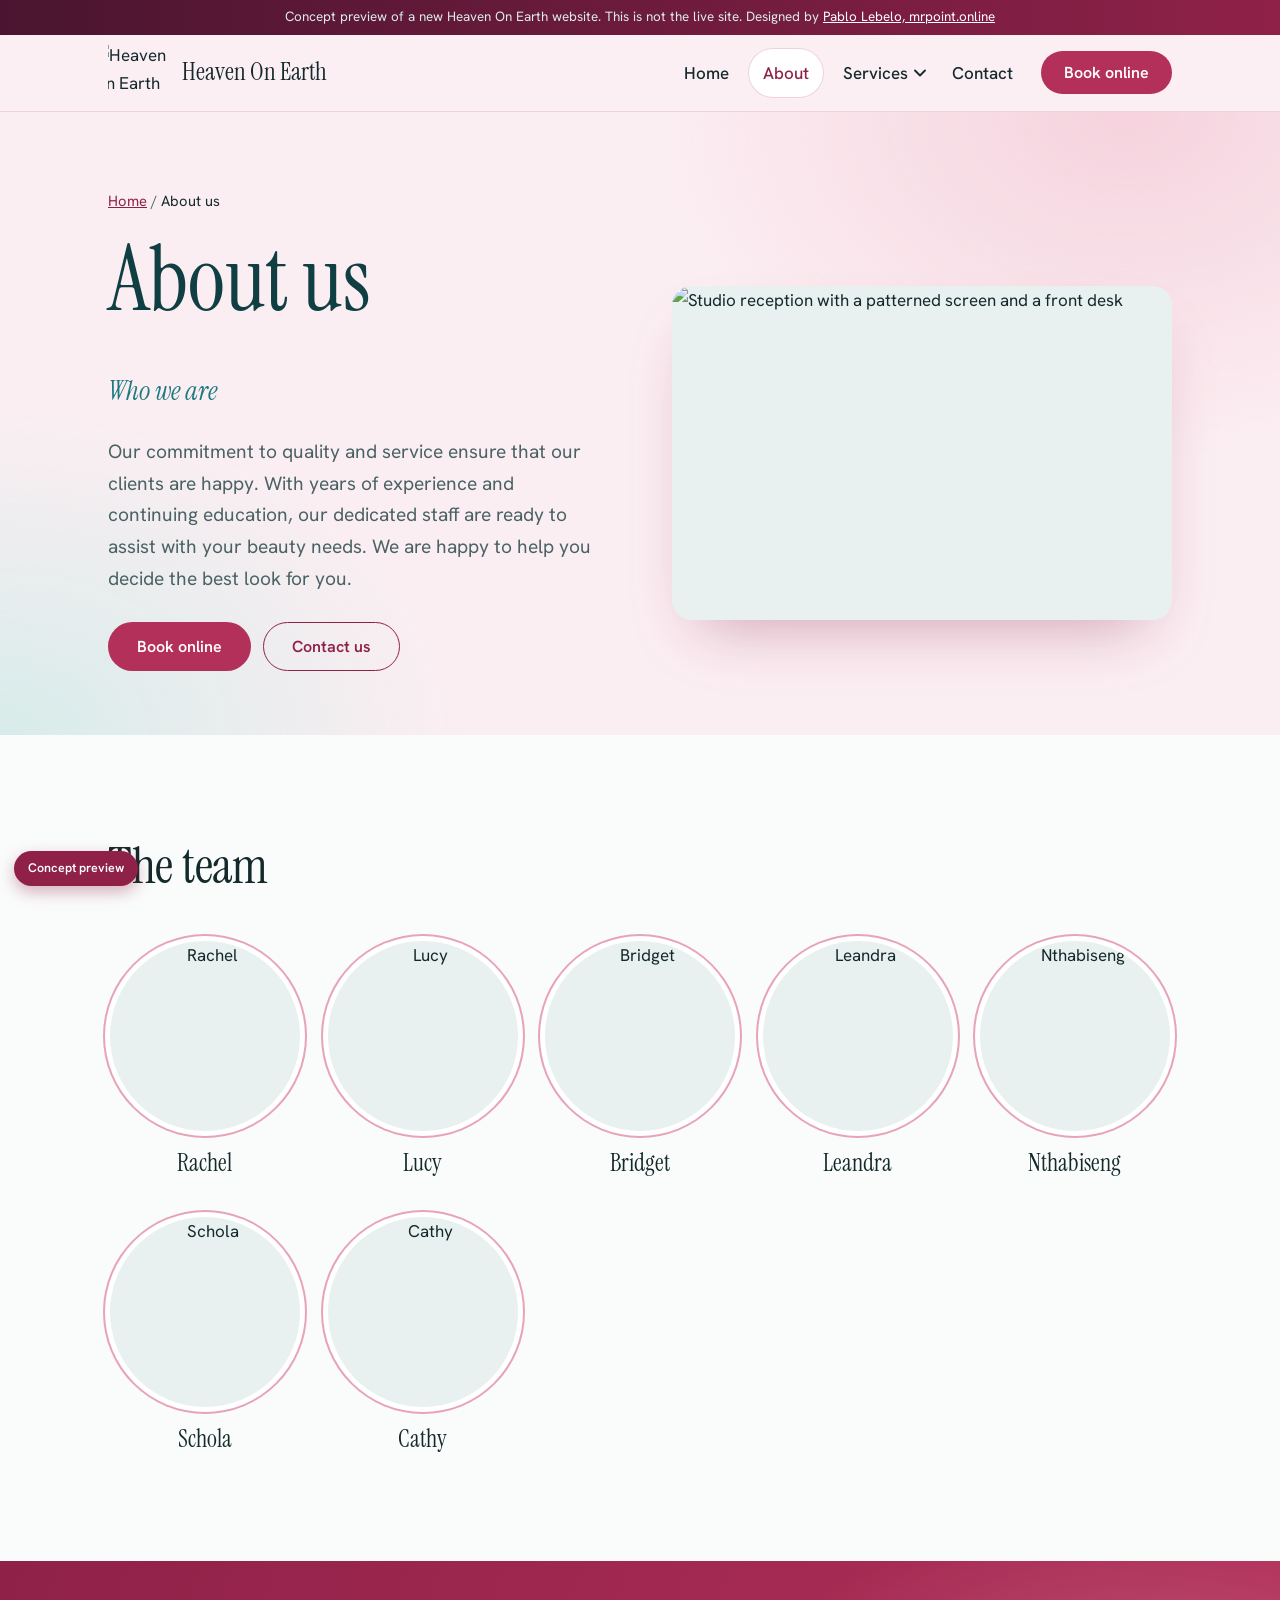
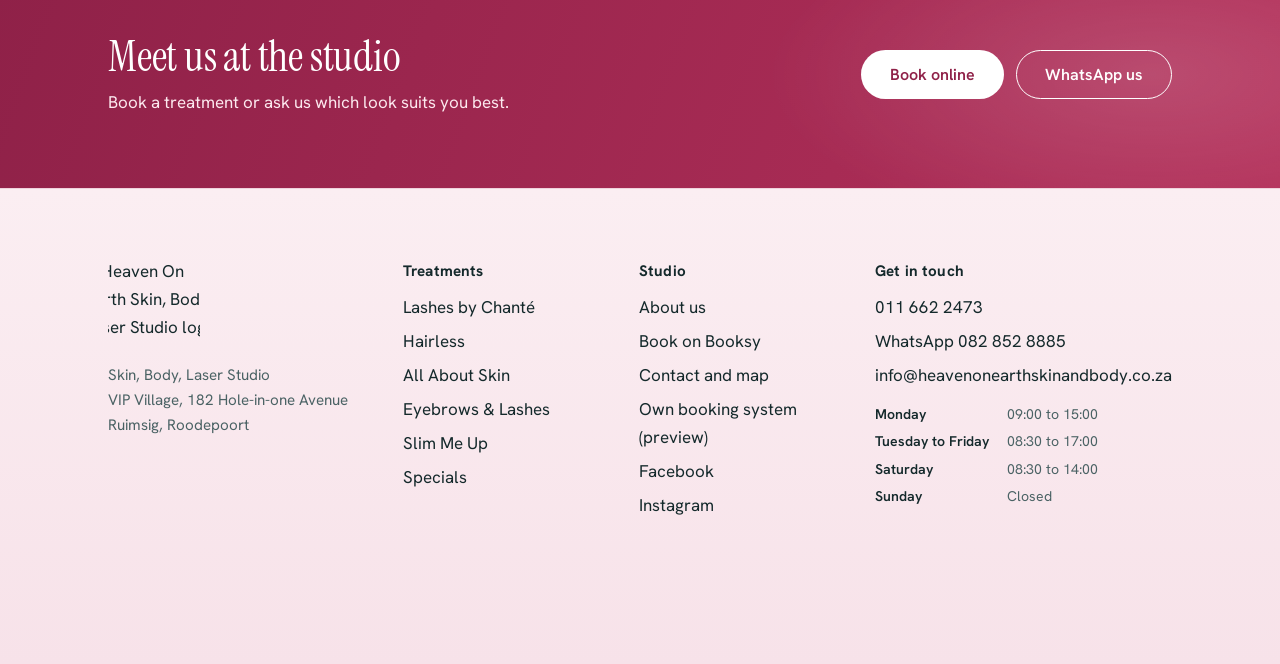
==== commit 15a23287: "Book through her Booksy, prices from her live Booksy menu - Every Book button (header, phone dock, p" ====
--- a/about.html
+++ b/about.html
@@ -9,7 +9,7 @@
 <meta name="theme-color" content="#0f3f43">
 <link rel="icon" href="data:image/svg+xml,%3Csvg xmlns='http://www.w3.org/2000/svg' viewBox='0 0 64 64'%3E%3Ccircle cx='38' cy='26' r='24' fill='%231d7a7f'/%3E%3Ccircle cx='22' cy='42' r='16' fill='%23ebe7e3'/%3E%3C/svg%3E">
 <link rel="preconnect" href="https://fonts.googleapis.com"><link rel="preconnect" href="https://fonts.gstatic.com" crossorigin><link rel="stylesheet" href="https://fonts.googleapis.com/css2?family=Hanken+Grotesk:wght@400;500;600;700&family=Instrument+Serif:ital@0;1&display=swap">
-<link rel="stylesheet" href="styles.css?v=467ca9be">
+<link rel="stylesheet" href="styles.css?v=b2cb8b64">
 
 </head>
 <body>
@@ -26,11 +26,11 @@
         <li class="has-sub">
           <a class="nav-link" href="services">Services</a>
           <button class="sub-toggle" type="button" aria-expanded="false" aria-controls="sub-services"><span class="sr">Show treatment pages</span><svg width="12" height="8" viewBox="0 0 12 8" aria-hidden="true"><path d="M1 1.5l5 5 5-5" fill="none" stroke="currentColor" stroke-width="1.8" stroke-linecap="round" stroke-linejoin="round"/></svg></button>
-          <ul class="sub" id="sub-services"><li><a href="lashes-by-chante">Lashes by Chanté</a></li><li><a href="hairless">Hairless</a></li><li><a href="all-about-skin">All About Skin</a></li><li><a href="eyebrows-and-lashes">Eyebrows &amp; Lashes</a></li><li><a href="slim-me-up">Slim Me Up</a></li><li class="sub-all"><a href="services">All treatments</a></li></ul>
+          <ul class="sub" id="sub-services"><li><a href="lashes-by-chante">Lashes by Chanté</a></li><li><a href="hairless">Hairless</a></li><li><a href="all-about-skin">All About Skin</a></li><li><a href="eyebrows-and-lashes">Eyebrows &amp; Lashes</a></li><li><a href="slim-me-up">Slim Me Up</a></li><li><a href="specials">Specials</a></li><li class="sub-all"><a href="services">All treatments</a></li></ul>
         </li>
         <li><a class="nav-link" href="contact">Contact</a></li>
       </ul>
-      <a class="btn btn-solid nav-cta" href="book">Book online</a>
+      <a class="btn btn-solid nav-cta" href="https://booksy.com/en-za/7335_heaven-on-earth-skin-body-laser-studio_skin-care_54437_roodepoort" target="_blank" rel="noopener">Book online</a>
     </nav>
   </div>
 </header>
@@ -43,7 +43,7 @@
         <h1>About us</h1>
         <p class="strap" style="font-family:var(--serif);font-style:italic;font-size:1.7rem;color:var(--teal);margin-bottom:.8em">Who we are</p>
         <p class="lede">Our commitment to quality and service ensure that our clients are happy. With years of experience and continuing education, our dedicated staff are ready to assist with your beauty needs. We are happy to help you decide the best look for you.</p>
-        <div class="btn-row"><a class="btn btn-solid" href="book">Book online</a><a class="btn btn-line" href="contact">Contact us</a></div>
+        <div class="btn-row"><a class="btn btn-solid" href="https://booksy.com/en-za/7335_heaven-on-earth-skin-body-laser-studio_skin-care_54437_roodepoort" target="_blank" rel="noopener">Book online</a><a class="btn btn-line" href="contact">Contact us</a></div>
       </div>
       <div class="photo"><img src="https://heavenonearthskinandbody.co.za/wp-content/uploads/2023/02/Salon_bg-1024x683.jpg" width="1024" height="683" alt="Studio reception with a patterned screen and a front desk"></div>
     </div>
@@ -58,7 +58,7 @@
 <section class="cta">
   <div class="wrap">
     <div><h2>Meet us at the studio</h2><p>Book a treatment or ask us which look suits you best.</p></div>
-    <div class="btn-row"><a class="btn btn-light" href="book">Book online</a><a class="btn btn-line" style="border-color:#fff;color:#fff" href="https://wa.me/27828528885" rel="noopener">WhatsApp us</a></div>
+    <div class="btn-row"><a class="btn btn-light" href="https://booksy.com/en-za/7335_heaven-on-earth-skin-body-laser-studio_skin-care_54437_roodepoort" target="_blank" rel="noopener">Book online</a><a class="btn btn-line" style="border-color:#fff;color:#fff" href="https://wa.me/27828528885" rel="noopener">WhatsApp us</a></div>
   </div>
 </section>
 </main>
@@ -66,21 +66,23 @@
   <div class="wrap">
     <div class="foot-grid">
       <div class="foot-brand"><span class="logo-crop big"><img src="https://heavenonearthskinandbody.co.za/wp-content/uploads/2019/10/Logo-Full-Colour-600x424.png" width="600" height="424" alt="Heaven On Earth Skin, Body, Laser Studio logo"></span><p>Skin, Body, Laser Studio<br>VIP Village, 182 Hole-in-one Avenue<br>Ruimsig, Roodepoort</p></div>
-      <div><h4>Treatments</h4><ul><li><a href="lashes-by-chante">Lashes by Chanté</a></li><li><a href="hairless">Hairless</a></li><li><a href="all-about-skin">All About Skin</a></li><li><a href="eyebrows-and-lashes">Eyebrows &amp; Lashes</a></li><li><a href="slim-me-up">Slim Me Up</a></li></ul></div>
+      <div><h4>Treatments</h4><ul><li><a href="lashes-by-chante">Lashes by Chanté</a></li><li><a href="hairless">Hairless</a></li><li><a href="all-about-skin">All About Skin</a></li><li><a href="eyebrows-and-lashes">Eyebrows &amp; Lashes</a></li><li><a href="slim-me-up">Slim Me Up</a></li><li><a href="specials">Specials</a></li></ul></div>
       <div><h4>Studio</h4><ul>
         <li><a href="about">About us</a></li>
-        <li><a href="book">Book online</a></li>
+        <li><a href="https://booksy.com/en-za/7335_heaven-on-earth-skin-body-laser-studio_skin-care_54437_roodepoort" target="_blank" rel="noopener">Book on Booksy</a></li>
         <li><a href="contact">Contact and map</a></li>
+        <li><a href="booking-preview">Own booking system (preview)</a></li>
         <li><a href="https://www.facebook.com/heavenonearthskinandbody/" rel="noopener">Facebook</a></li>
         <li><a href="https://www.instagram.com/heavenonearthskinandbodystudio/" rel="noopener">Instagram</a></li></ul></div>
       <div><h4>Get in touch</h4><ul>
         <li><a href="tel:+27116622473">011 662 2473</a></li>
         <li><a href="https://wa.me/27828528885" rel="noopener">WhatsApp 082 852 8885</a></li>
-        <li><a href="mailto:info@heavenonearthskinandbody.co.za">info@heavenonearthskinandbody.co.za</a></li></ul></div>
+        <li><a href="mailto:info@heavenonearthskinandbody.co.za">info@heavenonearthskinandbody.co.za</a></li></ul>
+        <dl class="hours-list foot-hours"><dt>Monday</dt><dd>09:00 to 15:00</dd><dt>Tuesday to Friday</dt><dd>08:30 to 17:00</dd><dt>Saturday</dt><dd>08:30 to 14:00</dd><dt>Sunday</dt><dd>Closed</dd></dl></div>
     </div>
     <div class="legal">
       <p>Concept website by Pablo Lebelo, <a href="https://mrpoint.online">mrpoint.online</a>, 073 708 6840. Not the official site of Heaven On Earth Skin &amp; Body Studio.</p>
-      <p>Treatments, prices, text, photos and logo are from the studio's current website.</p>
+      <p>Treatments and prices are from the studio's Booksy menu (November 2026). Text, photos and logo are from its current website.</p>
     </div>
   </div>
 </footer>
@@ -88,8 +90,8 @@
 <nav class="dock" aria-label="Quick actions">
   <a href="tel:+27116622473"><svg viewBox="0 0 24 24" aria-hidden="true"><path d="M6.6 10.8a15.1 15.1 0 006.6 6.6l2.2-2.2a1 1 0 011-.25 11.4 11.4 0 003.6.57 1 1 0 011 1V20a1 1 0 01-1 1A17 17 0 013 4a1 1 0 011-1h3.5a1 1 0 011 1c0 1.25.2 2.45.57 3.6a1 1 0 01-.25 1z" fill="currentColor"/></svg>Call</a>
   <a href="https://wa.me/27828528885" rel="noopener"><svg viewBox="0 0 24 24" aria-hidden="true"><path d="M4 20l1.3-3.9A8 8 0 1112 20a8 8 0 01-3.9-1L4 20z" fill="none" stroke="currentColor" stroke-width="1.8" stroke-linejoin="round"/></svg>WhatsApp</a>
-  <a class="dock-main" href="book"><svg viewBox="0 0 24 24" aria-hidden="true"><rect x="3.5" y="5" width="17" height="15.5" rx="3" fill="none" stroke="currentColor" stroke-width="1.8"/><path d="M3.5 10h17M8 3v4M16 3v4" stroke="currentColor" stroke-width="1.8" stroke-linecap="round"/></svg>Book online</a>
+  <a class="dock-main" href="https://booksy.com/en-za/7335_heaven-on-earth-skin-body-laser-studio_skin-care_54437_roodepoort" target="_blank" rel="noopener"><svg viewBox="0 0 24 24" aria-hidden="true"><rect x="3.5" y="5" width="17" height="15.5" rx="3" fill="none" stroke="currentColor" stroke-width="1.8"/><path d="M3.5 10h17M8 3v4M16 3v4" stroke="currentColor" stroke-width="1.8" stroke-linecap="round"/></svg>Book online</a>
 </nav>
-<script src="site.js?v=2053d67a" defer></script>
+<script src="site.js?v=cdf87589" defer></script>
 </body>
 </html>
--- a/styles.css
+++ b/styles.css
@@ -704,3 +704,53 @@
   .menu-row .pr{grid-column:2;grid-row:1/span 2;align-self:center}
   .menu-row .bk{grid-column:3;grid-row:1/span 2;align-self:center;padding:8px 13px;font-size:.82rem}
 }
+
+/* ===================== v6: Booksy content ===================== */
+/* rating badge */
+.rating{display:inline-flex;align-items:center;gap:10px;margin-top:18px;padding:8px 16px 8px 12px;border-radius:999px;background:#fff;color:var(--ink);text-decoration:none;font-size:.92rem;box-shadow:0 8px 20px -12px rgba(143,33,72,.45);border:1px solid var(--rose-line);transition:transform .35s var(--ease),box-shadow .35s var(--ease-soft)}
+.rating:hover{transform:translateY(-2px);color:var(--ink);box-shadow:0 14px 26px -14px rgba(143,33,72,.55)}
+.rating .stars{color:#e0a43a;letter-spacing:1px;font-size:1rem}
+.rating b{color:var(--berry)}
+.rating.on-dark{background:rgba(255,255,255,.12);border-color:rgba(255,220,232,.3);color:#fde9ef;box-shadow:none}
+.rating.on-dark b{color:#fff}
+.rating.on-dark:hover{background:rgba(255,255,255,.2);color:#fff}
+.h2-copy>.rating{animation:rise .8s .34s var(--ease) both}
+
+/* hours */
+.hours-list{display:grid;grid-template-columns:auto 1fr;gap:4px 18px;margin:6px 0 0}
+.hours-list dt{font-weight:600}
+.hours-list dd{margin:0}
+.visit .hours-list dt{color:#fde9ef}
+.policy{display:block;margin-top:8px;font-size:.92rem;font-style:italic;color:var(--muted)}
+.visit .policy{color:#f3cdda}
+.visit .details li.full{grid-column:1/-1}
+.foot-hours{margin-top:14px;font-size:.88rem;color:var(--muted)}
+.foot-hours dt{font-weight:600;color:var(--ink)}
+.card-sub{font-family:var(--sans);font-size:1rem;font-weight:700;margin:26px 0 8px;color:var(--berry)}
+.amenities{list-style:none;margin:0;padding:0;display:flex;flex-wrap:wrap;gap:8px}
+.amenities li{padding:6px 14px;border-radius:999px;background:var(--blush);border:1px solid var(--rose-line);font-size:.9rem}
+
+/* price rows with descriptions */
+.menu-row .nm{display:flex;flex-direction:column;gap:2px}
+.menu-row .nm-t{font-weight:500}
+.menu-row .ds{font-size:.88rem;color:var(--muted);line-height:1.45;max-width:58ch}
+.menu-row .pr:only-child{display:none}
+
+/* home specials strip */
+.h2-specials{background:radial-gradient(60% 80% at 0% 0%,#f6d3de 0%,rgba(246,211,222,0) 70%),var(--blush)}
+.specs{list-style:none;margin:0;padding:0;display:grid;grid-template-columns:repeat(5,1fr);gap:14px}
+.spec{height:100%;display:flex;flex-direction:column;gap:6px;padding:20px 18px 18px;background:#fff;border:1px solid var(--rose-line);border-radius:22px;box-shadow:0 18px 40px -30px rgba(143,33,72,.55);transition:transform .45s var(--ease),box-shadow .45s var(--ease-soft)}
+.spec:hover{transform:translateY(-4px);box-shadow:0 26px 46px -26px rgba(143,33,72,.55)}
+.spec-name{font-family:var(--serif);font-size:1.35rem;line-height:1.1}
+.spec-meta{font-size:.86rem;color:var(--muted)}
+.spec-price{margin-top:auto;padding-top:8px;font-weight:700;font-size:1.25rem;color:var(--berry)}
+.spec .bk{align-self:flex-start;display:inline-flex;padding:9px 18px;border-radius:999px;background:var(--flamingo);color:#fff;font-weight:700;font-size:.9rem;text-decoration:none;box-shadow:0 8px 18px -8px rgba(179,48,90,.7);transition:background-color .3s var(--ease-soft),transform .35s var(--ease)}
+.spec .bk:hover{background:var(--berry);color:#fff;transform:translateY(-2px)}
+@media (max-width:1000px){.specs{grid-template-columns:repeat(3,1fr)}}
+@media (max-width:900px){
+  .specs{display:flex;overflow-x:auto;scroll-snap-type:x mandatory;gap:12px;padding:4px 20px 12px;scrollbar-width:none}
+  .specs::-webkit-scrollbar{display:none}
+  .specs li{flex:0 0 64%;scroll-snap-align:start}
+  .h2-copy>.rating{margin-top:14px;font-size:.86rem}
+  .menu-row .ds{font-size:.84rem}
+}
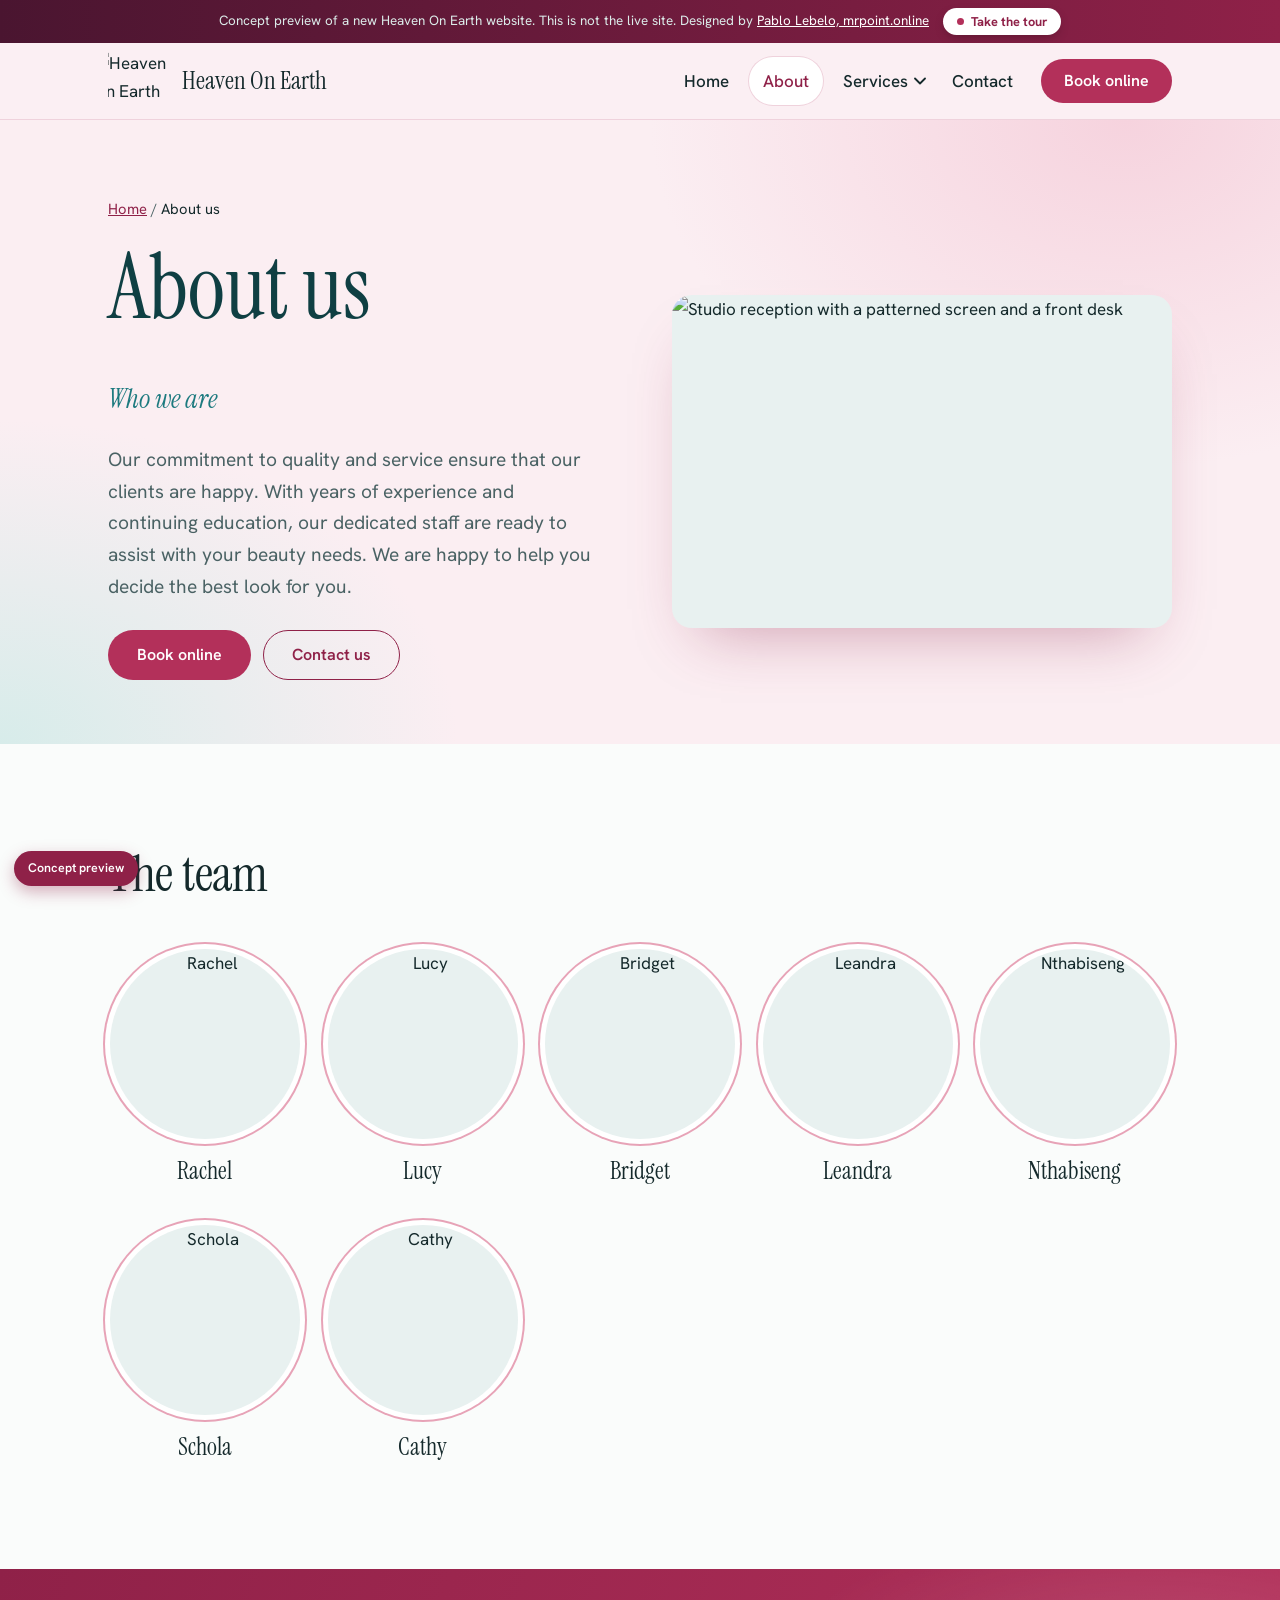
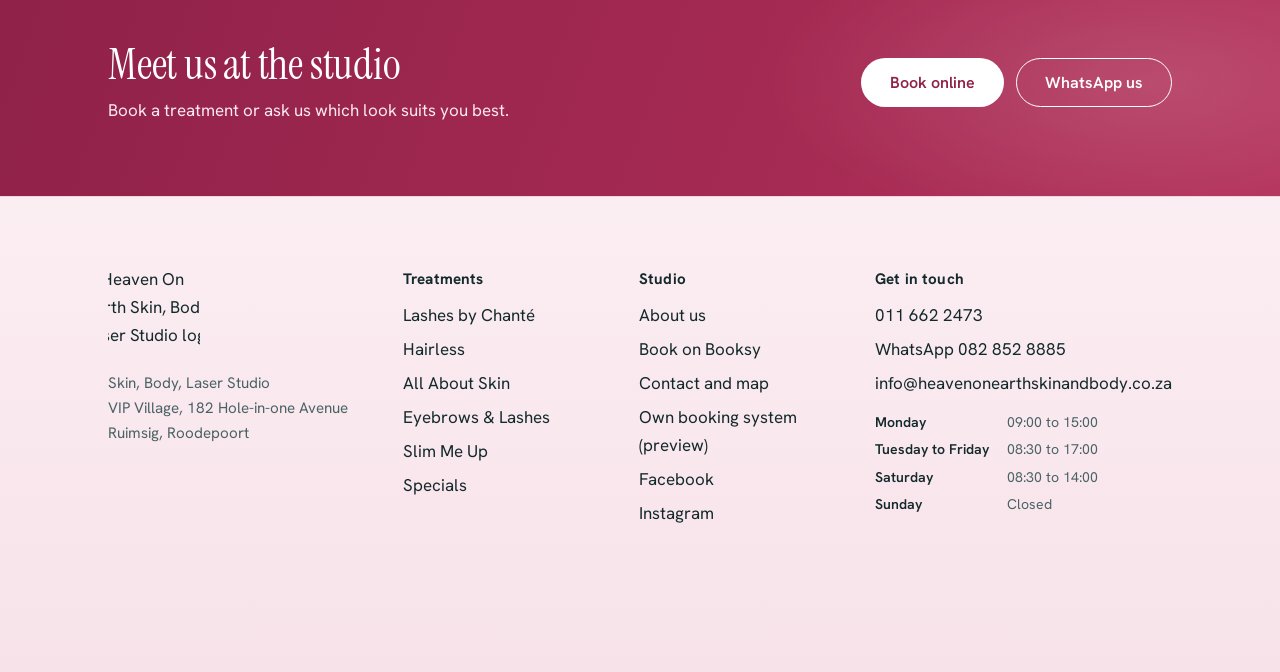
==== commit 0f1513bb: "Add a guided preview tour 15 steps across home, Services menu, treatments, specials, team, visit det" ====
--- a/about.html
+++ b/about.html
@@ -9,12 +9,12 @@
 <meta name="theme-color" content="#0f3f43">
 <link rel="icon" href="data:image/svg+xml,%3Csvg xmlns='http://www.w3.org/2000/svg' viewBox='0 0 64 64'%3E%3Ccircle cx='38' cy='26' r='24' fill='%231d7a7f'/%3E%3Ccircle cx='22' cy='42' r='16' fill='%23ebe7e3'/%3E%3C/svg%3E">
 <link rel="preconnect" href="https://fonts.googleapis.com"><link rel="preconnect" href="https://fonts.gstatic.com" crossorigin><link rel="stylesheet" href="https://fonts.googleapis.com/css2?family=Hanken+Grotesk:wght@400;500;600;700&family=Instrument+Serif:ital@0;1&display=swap">
-<link rel="stylesheet" href="styles.css?v=b2cb8b64">
+<link rel="stylesheet" href="styles.css?v=e060b1e8">
 
 </head>
 <body>
 <a class="skip" href="#main">Skip to content</a>
-<div class="concept-bar" role="note">Concept preview of a new Heaven On Earth website. This is not the live site. Designed by <a href="https://mrpoint.online">Pablo Lebelo, mrpoint.online</a></div>
+<div class="concept-bar" role="note"><span>Concept preview of a new Heaven On Earth website. This is not the live site. Designed by <a href="https://mrpoint.online">Pablo Lebelo, mrpoint.online</a></span><button type="button" class="tour-launch" data-tour-start>Take the tour</button></div>
 <header class="site-header">
   <div class="wrap bar">
     <a class="brand" href="./" aria-label="Heaven On Earth, home"><span class="logo-crop"><img src="https://heavenonearthskinandbody.co.za/wp-content/uploads/2019/10/Logo-Full-Colour-600x424.png" width="600" height="424" alt="Heaven On Earth Skin, Body, Laser Studio logo"></span><span class="brand-name">Heaven On Earth</span></a>
@@ -92,6 +92,7 @@
   <a href="https://wa.me/27828528885" rel="noopener"><svg viewBox="0 0 24 24" aria-hidden="true"><path d="M4 20l1.3-3.9A8 8 0 1112 20a8 8 0 01-3.9-1L4 20z" fill="none" stroke="currentColor" stroke-width="1.8" stroke-linejoin="round"/></svg>WhatsApp</a>
   <a class="dock-main" href="https://booksy.com/en-za/7335_heaven-on-earth-skin-body-laser-studio_skin-care_54437_roodepoort" target="_blank" rel="noopener"><svg viewBox="0 0 24 24" aria-hidden="true"><rect x="3.5" y="5" width="17" height="15.5" rx="3" fill="none" stroke="currentColor" stroke-width="1.8"/><path d="M3.5 10h17M8 3v4M16 3v4" stroke="currentColor" stroke-width="1.8" stroke-linecap="round"/></svg>Book online</a>
 </nav>
-<script src="site.js?v=cdf87589" defer></script>
+<script src="site.js?v=5970271c" defer></script>
+<script src="tour.js?v=af3899d8" defer></script>
 </body>
 </html>
--- a/styles.css
+++ b/styles.css
@@ -754,3 +754,43 @@
   .h2-copy>.rating{margin-top:14px;font-size:.86rem}
   .menu-row .ds{font-size:.84rem}
 }
+/* swipe cards stay card-sized on tablets */
+@media (max-width:900px){.specs li{flex-basis:min(64%,290px)}.cards li{flex-basis:min(54%,260px)}}
+@media (max-width:420px){.cards li{flex-basis:60%}.specs li{flex-basis:70%}}
+
+/* ===================== v7: guided preview tour ===================== */
+.concept-bar{display:flex;align-items:center;justify-content:center;flex-wrap:wrap;gap:6px 14px;padding-inline:12px}
+.tour-launch{border:0;border-radius:999px;padding:5px 14px;background:#fff;color:var(--berry);font:700 .8rem var(--sans);cursor:pointer;box-shadow:0 4px 12px -4px rgba(0,0,0,.35);transition:transform .3s var(--ease),background-color .3s var(--ease-soft)}
+.tour-launch:hover{background:var(--blush);transform:translateY(-1px)}
+.tour-launch::before{content:"";display:inline-block;width:7px;height:7px;border-radius:50%;background:var(--flamingo);margin-right:7px;vertical-align:1px;animation:pulse 2.4s ease-in-out infinite}
+
+.tour-shade{position:fixed;inset:0;z-index:180;background:rgba(40,12,26,.55);opacity:0;pointer-events:none;transition:opacity .35s var(--ease-soft)}
+.tour-shade.on{opacity:1;pointer-events:auto}
+.tour-spot{position:fixed;left:0;top:0;z-index:181;border-radius:22px;pointer-events:none;box-shadow:0 0 0 3px var(--flamingo),0 0 0 9999px rgba(40,12,26,.55);transition:transform .5s var(--ease),width .5s var(--ease),height .5s var(--ease),opacity .3s var(--ease-soft);will-change:transform,width,height}
+.tour-card{position:fixed;z-index:190;width:min(380px,calc(100vw - 32px));padding:20px 22px 18px;background:#fff;color:var(--ink);border-radius:24px;border:1px solid var(--rose-line);box-shadow:0 30px 70px -20px rgba(40,12,26,.55);outline:none;transition:left .45s var(--ease),top .45s var(--ease)}
+.tour-card.in{animation:tour-in .45s var(--ease) both}
+@keyframes tour-in{from{opacity:0;transform:translate3d(0,12px,0) scale(.97)}to{opacity:1;transform:none}}
+.tour-card.center{left:50%!important;top:50%!important;transform:translate(-50%,-50%);width:min(440px,calc(100vw - 32px));animation:tour-in-center .5s var(--ease) both;transition:none}
+@keyframes tour-in-center{from{opacity:0;transform:translate(-50%,-46%) scale(.97)}to{opacity:1;transform:translate(-50%,-50%)}}
+.tour-card.sheet:not(.center){left:12px!important;right:12px;top:auto!important;bottom:92px;width:auto}
+.tour-top{display:flex;align-items:center;justify-content:space-between;margin-bottom:8px}
+.tour-count{font-size:.82rem;font-weight:700;color:var(--berry)}
+.tour-x{border:0;background:var(--blush);color:var(--berry);width:32px;height:32px;border-radius:50%;font-size:1.3rem;line-height:1;cursor:pointer}
+.tour-x:hover{background:var(--blush-2)}
+.tour-bar{height:4px;border-radius:4px;background:var(--blush);overflow:hidden;margin-bottom:14px}
+.tour-bar span{display:block;height:100%;background:linear-gradient(90deg,var(--rose),var(--flamingo));border-radius:4px;transition:width .5s var(--ease)}
+.tour-title{font-size:1.7rem;margin:0 0 .3em;color:var(--teal-deep)}
+.tour-text{margin:0;color:var(--muted);font-size:1rem;line-height:1.55}
+.tour-actions{display:flex;flex-wrap:wrap;gap:10px;margin-top:18px;justify-content:flex-end}
+.tour-actions .btn{padding:11px 20px;font-size:.95rem}
+.tour-actions .tour-back{margin-right:auto}
+.tour-actions .tour-back[hidden]{display:none}
+.touring .concept-chip{display:none}
+@media (max-width:699px){
+  .tour-card{padding:16px 18px 14px;border-radius:20px}
+  .tour-title{font-size:1.4rem}
+  .tour-text{font-size:.95rem}
+  .tour-actions{margin-top:14px}
+  .tour-actions .btn{padding:10px 16px}
+}
+@media (prefers-reduced-motion:reduce){.tour-spot,.tour-card,.tour-bar span{transition:none}}
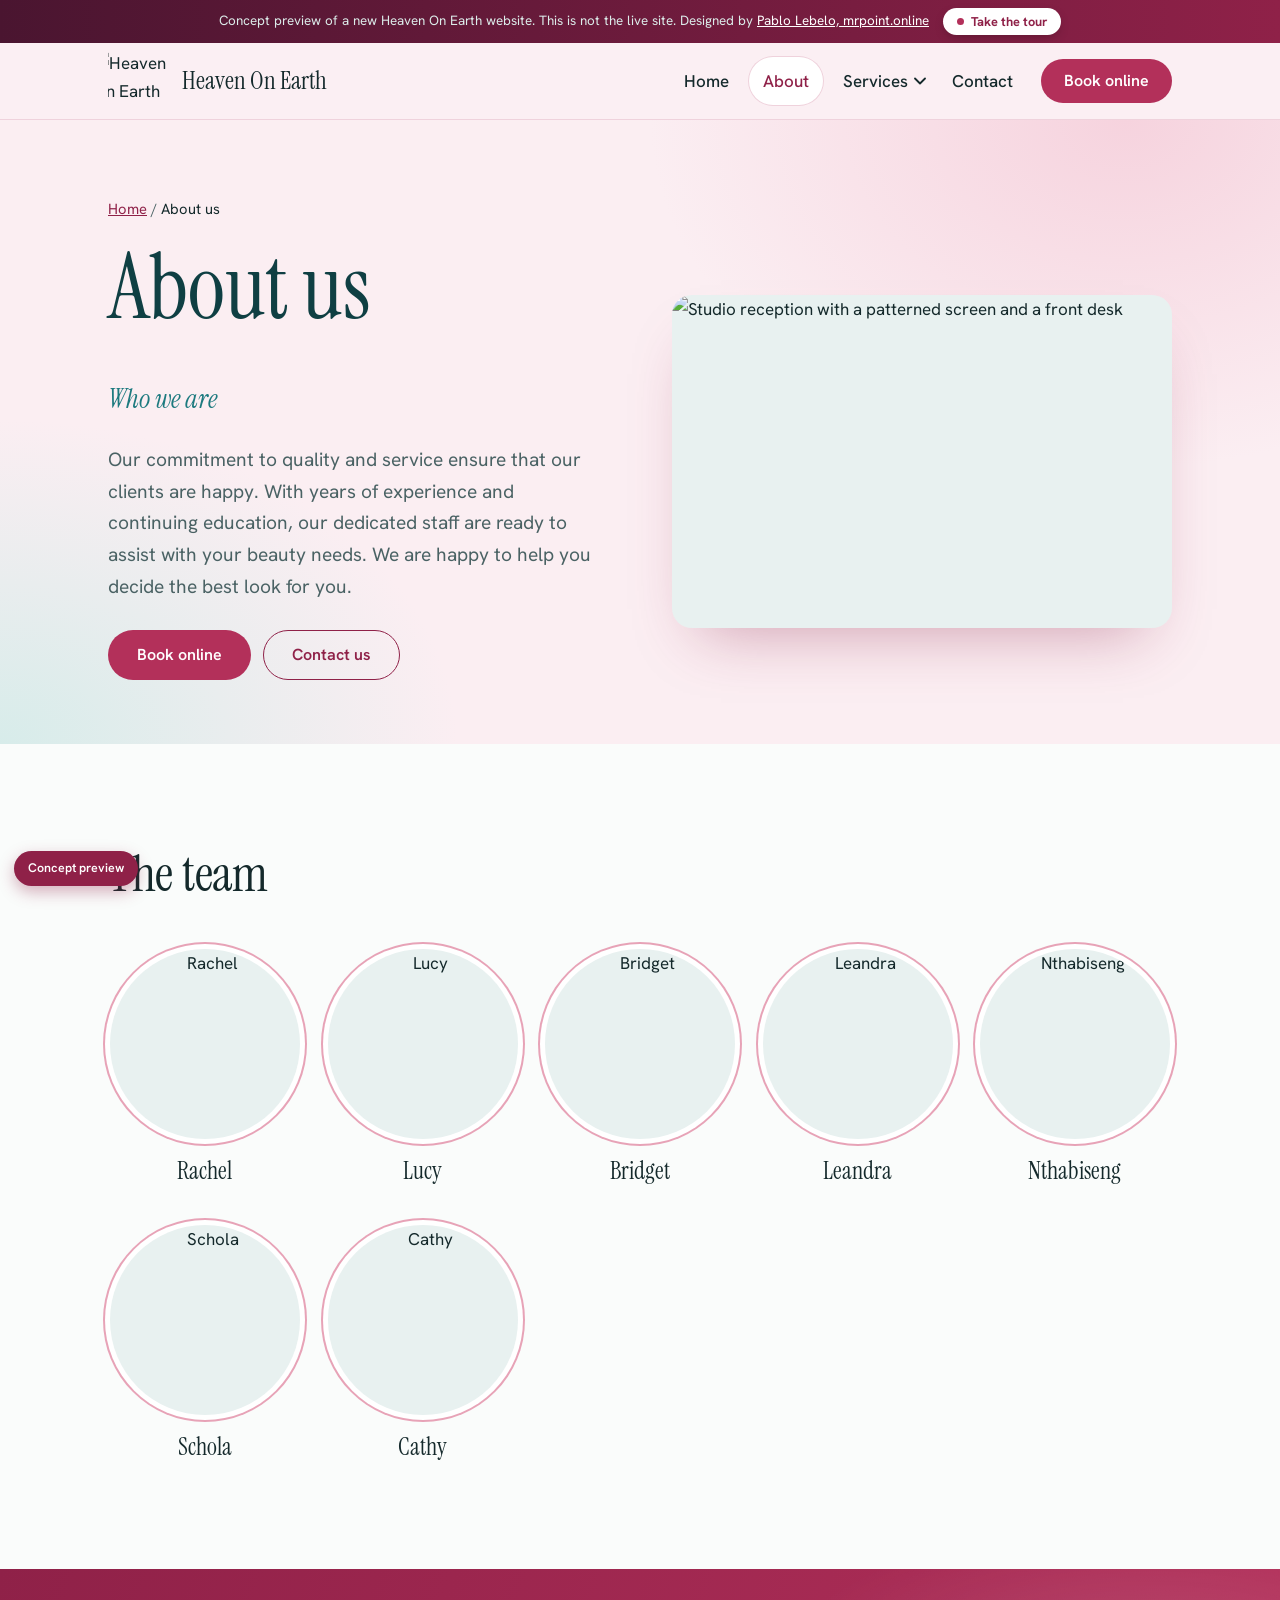
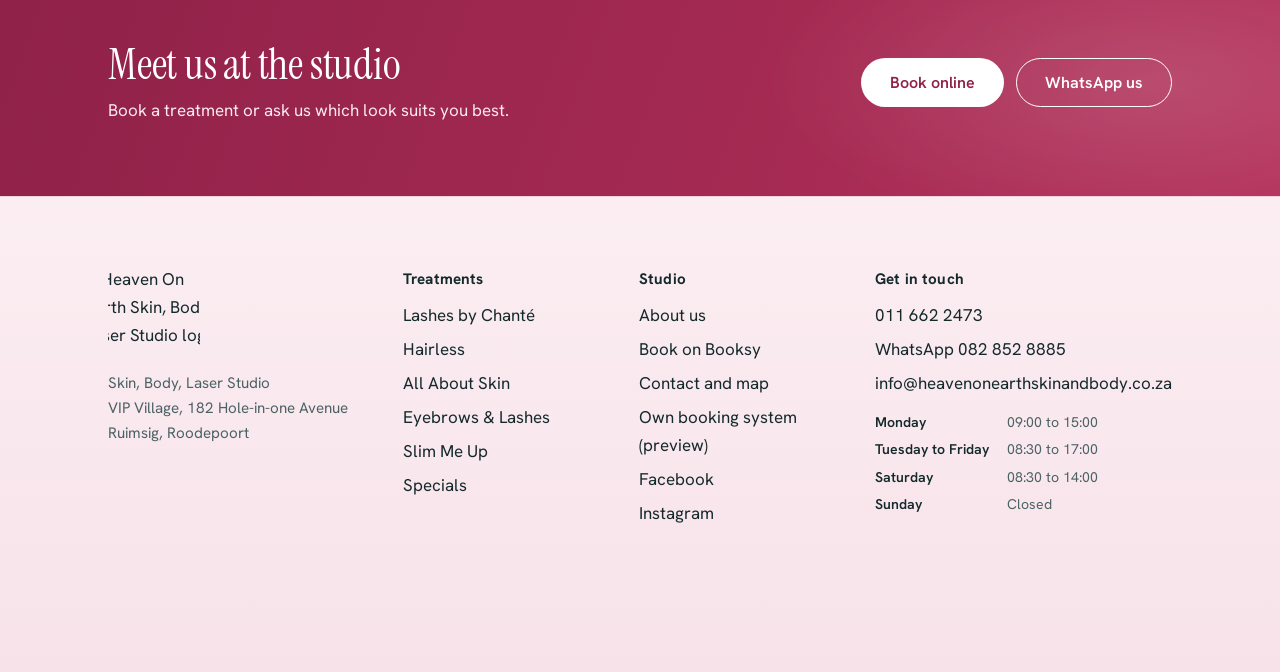
==== commit 703ac27f: "Slimmer, see-through tour card on phones The phone tour card is now a compact frosted strip (about a" ====
--- a/about.html
+++ b/about.html
@@ -9,7 +9,9 @@
 <meta name="theme-color" content="#0f3f43">
 <link rel="icon" href="data:image/svg+xml,%3Csvg xmlns='http://www.w3.org/2000/svg' viewBox='0 0 64 64'%3E%3Ccircle cx='38' cy='26' r='24' fill='%231d7a7f'/%3E%3Ccircle cx='22' cy='42' r='16' fill='%23ebe7e3'/%3E%3C/svg%3E">
 <link rel="preconnect" href="https://fonts.googleapis.com"><link rel="preconnect" href="https://fonts.gstatic.com" crossorigin><link rel="stylesheet" href="https://fonts.googleapis.com/css2?family=Hanken+Grotesk:wght@400;500;600;700&family=Instrument+Serif:ital@0;1&display=swap">
-<link rel="stylesheet" href="styles.css?v=e060b1e8">
+<link rel="stylesheet" href="styles.css?v=19e10140">
+<script>/* skipped page transitions are harmless: keep them out of the error log */
+["pageswap","pagereveal"].forEach(function(n){addEventListener(n,function(e){var v=e.viewTransition;if(v)["ready","finished","updateCallbackDone"].forEach(function(k){v[k]&&v[k].catch&&v[k].catch(function(){})})})});</script>
 
 </head>
 <body>
@@ -81,7 +83,7 @@
         <dl class="hours-list foot-hours"><dt>Monday</dt><dd>09:00 to 15:00</dd><dt>Tuesday to Friday</dt><dd>08:30 to 17:00</dd><dt>Saturday</dt><dd>08:30 to 14:00</dd><dt>Sunday</dt><dd>Closed</dd></dl></div>
     </div>
     <div class="legal">
-      <p>Concept website by Pablo Lebelo, <a href="https://mrpoint.online">mrpoint.online</a>, 073 708 6840. Not the official site of Heaven On Earth Skin &amp; Body Studio.</p>
+      <p>Concept website by Pablo Lebelo, <a href="https://mrpoint.online">mrpoint.online</a>, <a href="tel:+27604521037">060 452 1037</a>. Not the official site of Heaven On Earth Skin &amp; Body Studio.</p>
       <p>Treatments and prices are from the studio's Booksy menu (November 2026). Text, photos and logo are from its current website.</p>
     </div>
   </div>
@@ -93,6 +95,6 @@
   <a class="dock-main" href="https://booksy.com/en-za/7335_heaven-on-earth-skin-body-laser-studio_skin-care_54437_roodepoort" target="_blank" rel="noopener"><svg viewBox="0 0 24 24" aria-hidden="true"><rect x="3.5" y="5" width="17" height="15.5" rx="3" fill="none" stroke="currentColor" stroke-width="1.8"/><path d="M3.5 10h17M8 3v4M16 3v4" stroke="currentColor" stroke-width="1.8" stroke-linecap="round"/></svg>Book online</a>
 </nav>
 <script src="site.js?v=5970271c" defer></script>
-<script src="tour.js?v=af3899d8" defer></script>
+<script src="tour.js?v=7b76389c" defer></script>
 </body>
 </html>
--- a/styles.css
+++ b/styles.css
@@ -794,3 +794,22 @@
   .tour-actions .btn{padding:10px 16px}
 }
 @media (prefers-reduced-motion:reduce){.tour-spot,.tour-card,.tour-bar span{transition:none}}
+
+/* ===================== v8: slim, see-through tour card on phones ===================== */
+@media (max-width:699px){
+  .tour-card.sheet:not(.center){bottom:10px;padding:10px 12px 10px 14px;border-radius:18px;background:rgba(255,255,255,.8);-webkit-backdrop-filter:blur(14px) saturate(1.4);backdrop-filter:blur(14px) saturate(1.4);border-color:rgba(239,210,220,.7);box-shadow:0 14px 34px -14px rgba(40,12,26,.45)}
+  .tour-dock .tour-card.sheet:not(.center){bottom:92px}
+  .tour-card.sheet .tour-top{margin-bottom:2px}
+  .tour-card.sheet .tour-count{font-size:.74rem}
+  .tour-card.sheet .tour-x{width:26px;height:26px;font-size:1.05rem}
+  .tour-card.sheet .tour-bar{position:absolute;left:18px;right:18px;top:0;height:3px;margin:0;border-radius:0 0 3px 3px;background:rgba(251,238,242,.8)}
+  .tour-card.sheet .tour-title{font-size:1.1rem;margin:0 0 2px}
+  .tour-card.sheet .tour-text{font-size:.84rem;line-height:1.4;color:#3d5254}
+  .tour-card.sheet .tour-actions{margin-top:8px;gap:8px}
+  .tour-card.sheet .tour-actions .btn{padding:7px 14px;font-size:.82rem}
+  .tour-card.sheet .tour-back{border-color:transparent;padding-inline:6px}
+  /* welcome and closing cards stay centred but lighter */
+  .tour-card.center{padding:16px 16px 14px;background:rgba(255,255,255,.9);-webkit-backdrop-filter:blur(14px);backdrop-filter:blur(14px)}
+  .touring:not(.tour-dock) .dock{opacity:0;transform:translate3d(0,24px,0);pointer-events:none;transition:opacity .3s var(--ease-soft),transform .35s var(--ease)}
+  .tour-spot{box-shadow:0 0 0 3px var(--flamingo),0 0 0 9999px rgba(40,12,26,.42)}
+}
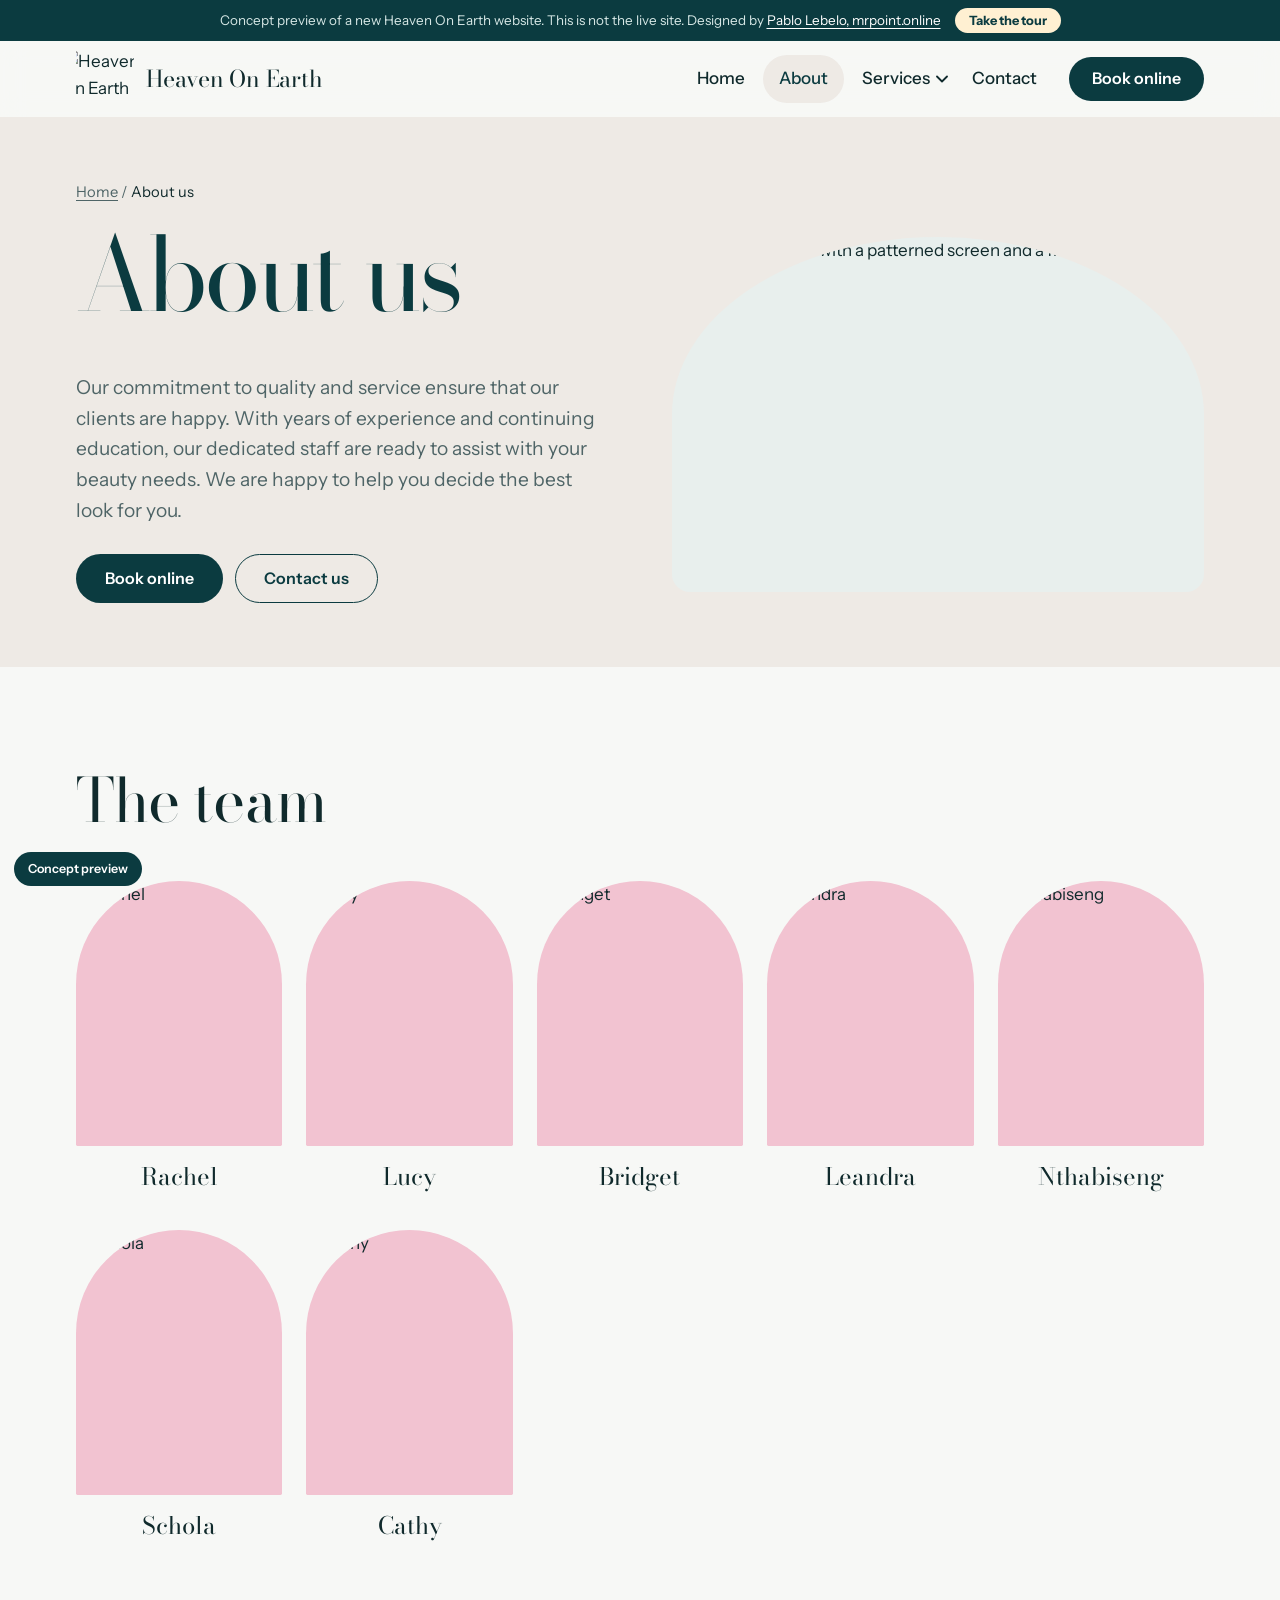
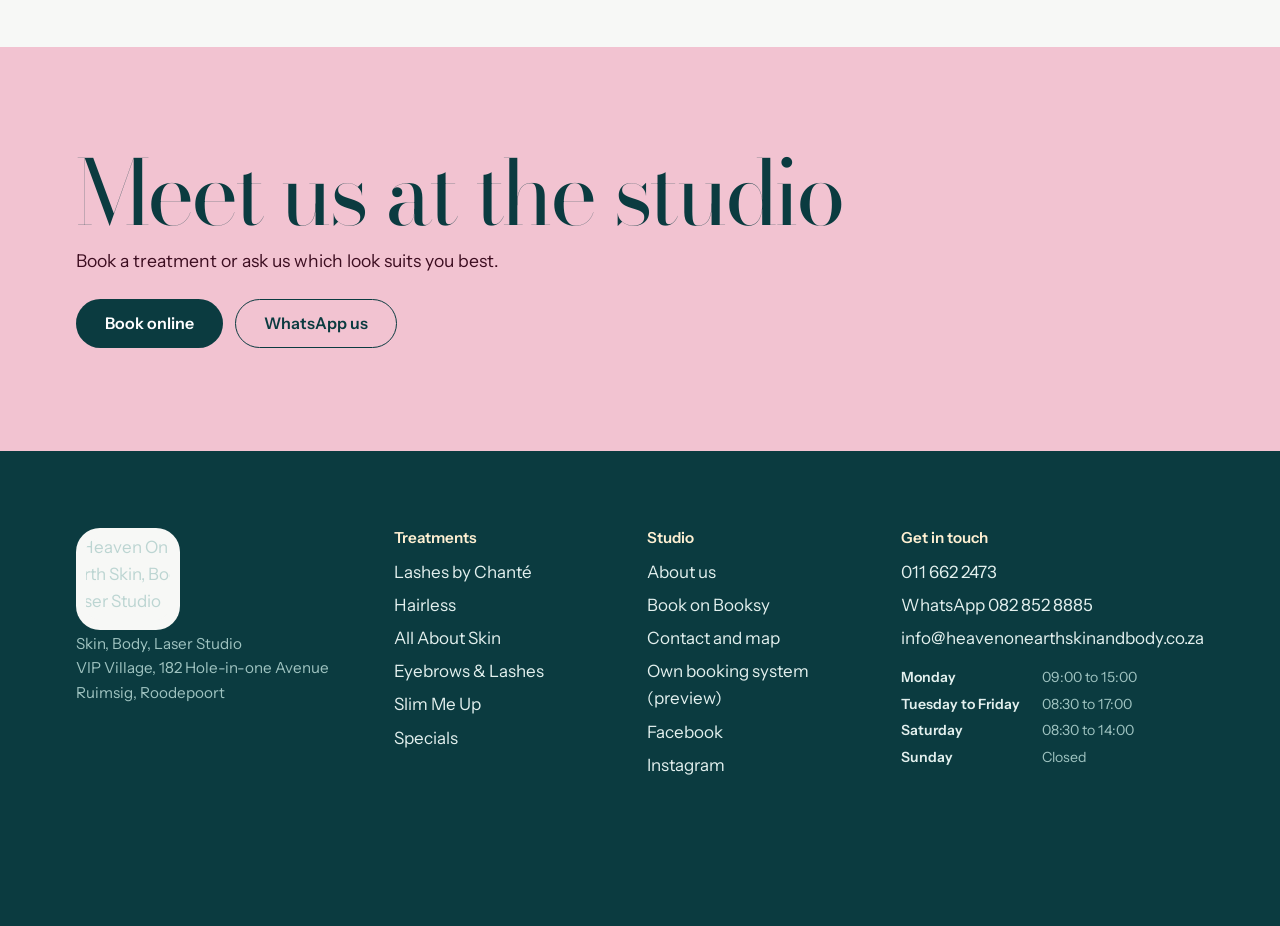
==== commit 0ed10f49: "Redesign: circle-led hero, typographic treatment index, Bodoni Moda and Instrument Sans, restyled in" ====
--- a/about.html
+++ b/about.html
@@ -6,10 +6,10 @@
 <title>About us | Heaven On Earth (concept)</title>
 <meta name="description" content="About the team at Heaven On Earth Skin, Body, Laser Studio in Ruimsig.">
 <meta name="robots" content="noindex, nofollow">
-<meta name="theme-color" content="#0f3f43">
-<link rel="icon" href="data:image/svg+xml,%3Csvg xmlns='http://www.w3.org/2000/svg' viewBox='0 0 64 64'%3E%3Ccircle cx='38' cy='26' r='24' fill='%231d7a7f'/%3E%3Ccircle cx='22' cy='42' r='16' fill='%23ebe7e3'/%3E%3C/svg%3E">
-<link rel="preconnect" href="https://fonts.googleapis.com"><link rel="preconnect" href="https://fonts.gstatic.com" crossorigin><link rel="stylesheet" href="https://fonts.googleapis.com/css2?family=Hanken+Grotesk:wght@400;500;600;700&family=Instrument+Serif:ital@0;1&display=swap">
-<link rel="stylesheet" href="styles.css?v=19e10140">
+<meta name="theme-color" content="#0b3b40">
+<link rel="icon" href="data:image/svg+xml,%3Csvg xmlns='http://www.w3.org/2000/svg' viewBox='0 0 64 64'%3E%3Ccircle cx='38' cy='26' r='24' fill='%231d7a7f'/%3E%3Ccircle cx='22' cy='42' r='16' fill='%23f2c3d1'/%3E%3C/svg%3E">
+<link rel="preload" href="fonts/bodoni-moda-latin-opsz-normal.woff2" as="font" type="font/woff2" crossorigin><link rel="preload" href="fonts/instrument-sans-latin-wght-normal.woff2" as="font" type="font/woff2" crossorigin>
+<link rel="stylesheet" href="styles.css?v=959898f2">
 <script>/* skipped page transitions are harmless: keep them out of the error log */
 ["pageswap","pagereveal"].forEach(function(n){addEventListener(n,function(e){var v=e.viewTransition;if(v)["ready","finished","updateCallbackDone"].forEach(function(k){v[k]&&v[k].catch&&v[k].catch(function(){})})})});</script>
 
@@ -43,7 +43,6 @@
     <div class="split">
       <div>
         <h1>About us</h1>
-        <p class="strap" style="font-family:var(--serif);font-style:italic;font-size:1.7rem;color:var(--teal);margin-bottom:.8em">Who we are</p>
         <p class="lede">Our commitment to quality and service ensure that our clients are happy. With years of experience and continuing education, our dedicated staff are ready to assist with your beauty needs. We are happy to help you decide the best look for you.</p>
         <div class="btn-row"><a class="btn btn-solid" href="https://booksy.com/en-za/7335_heaven-on-earth-skin-body-laser-studio_skin-care_54437_roodepoort" target="_blank" rel="noopener">Book online</a><a class="btn btn-line" href="contact">Contact us</a></div>
       </div>
@@ -60,7 +59,7 @@
 <section class="cta">
   <div class="wrap">
     <div><h2>Meet us at the studio</h2><p>Book a treatment or ask us which look suits you best.</p></div>
-    <div class="btn-row"><a class="btn btn-light" href="https://booksy.com/en-za/7335_heaven-on-earth-skin-body-laser-studio_skin-care_54437_roodepoort" target="_blank" rel="noopener">Book online</a><a class="btn btn-line" style="border-color:#fff;color:#fff" href="https://wa.me/27828528885" rel="noopener">WhatsApp us</a></div>
+    <div class="btn-row"><a class="btn btn-light" href="https://booksy.com/en-za/7335_heaven-on-earth-skin-body-laser-studio_skin-care_54437_roodepoort" target="_blank" rel="noopener">Book online</a><a class="btn btn-line" href="https://wa.me/27828528885" rel="noopener">WhatsApp us</a></div>
   </div>
 </section>
 </main>
@@ -94,7 +93,7 @@
   <a href="https://wa.me/27828528885" rel="noopener"><svg viewBox="0 0 24 24" aria-hidden="true"><path d="M4 20l1.3-3.9A8 8 0 1112 20a8 8 0 01-3.9-1L4 20z" fill="none" stroke="currentColor" stroke-width="1.8" stroke-linejoin="round"/></svg>WhatsApp</a>
   <a class="dock-main" href="https://booksy.com/en-za/7335_heaven-on-earth-skin-body-laser-studio_skin-care_54437_roodepoort" target="_blank" rel="noopener"><svg viewBox="0 0 24 24" aria-hidden="true"><rect x="3.5" y="5" width="17" height="15.5" rx="3" fill="none" stroke="currentColor" stroke-width="1.8"/><path d="M3.5 10h17M8 3v4M16 3v4" stroke="currentColor" stroke-width="1.8" stroke-linecap="round"/></svg>Book online</a>
 </nav>
-<script src="site.js?v=5970271c" defer></script>
-<script src="tour.js?v=7b76389c" defer></script>
+<script src="site.js?v=f3a2aed3" defer></script>
+<script src="tour.js?v=9c69a6c0" defer></script>
 </body>
 </html>
--- a/styles.css
+++ b/styles.css
@@ -1,189 +1,321 @@
-/* Heaven On Earth Skin, Body, Laser Studio: concept styles
-   Palette taken from the studio logo (lagoon teal, pearl silver) and the pink backdrop of the team photos. */
+/* Heaven On Earth Skin, Body, Laser Studio: concept styles, edition 2
+   Idea: the logo is two overlapping circles, so the site is built from circles and light.
+   Lagoon and teal come from the logo, pearl from its silver, rose from the team photo backdrop. */
+
+@font-face{font-family:"Bodoni Moda";font-style:normal;font-weight:400 900;font-display:swap;src:url(fonts/bodoni-moda-latin-opsz-normal.woff2) format("woff2")}
+@font-face{font-family:"Bodoni Moda";font-style:italic;font-weight:400 900;font-display:swap;src:url(fonts/bodoni-moda-latin-opsz-italic.woff2) format("woff2")}
+@font-face{font-family:"Instrument Sans";font-style:normal;font-weight:400 700;font-display:swap;src:url(fonts/instrument-sans-latin-wght-normal.woff2) format("woff2")}
+
+@property --k{syntax:"<number>";inherits:true;initial-value:1}
+
 :root{
+  --lagoon:#0b3b40;
   --teal:#1d7a7f;
-  --teal-deep:#0f3f43;
-  --ink:#14292b;
-  --muted:#4a6264;
-  --porcelain:#fafcfb;
-  --mist:#e8f1f0;
-  --pearl:#ebe7e3;
-  --line:#d3dedd;
-  --flamingo-tint:#fbeaf0;
-  --flamingo:#b3305a;
-  --radius:20px;
-  --serif:"Instrument Serif","Iowan Old Style",Georgia,serif;
-  --sans:"Hanken Grotesk",system-ui,-apple-system,"Segoe UI",Roboto,sans-serif;
+  --pearl:#eeeae5;
+  --rose:#f2c3d1;
+  --halo:#fff0d2;
+  --berry:#9c2a55;
+  --ink:#102a2c;
+  --muted:#4f6567;
+  --paper:#f7f8f6;
+  --line:#d9dfdc;
+  --rose-line:#ecd0d9;
+  --blush:#fbeef2;
+  --blush-2:#f6dbe4;
+  --mist:#e8efed;
+  --radius:18px;
+  --display:"Bodoni Moda","Didot","Bodoni 72",Georgia,serif;
+  --sans:"Instrument Sans",system-ui,-apple-system,"Segoe UI",Roboto,sans-serif;
+  --ease:cubic-bezier(.22,1,.36,1);
+  --ease-soft:cubic-bezier(.4,0,.2,1);
+  /* legacy names used by the booking and tour scripts' markup */
+  --teal-deep:var(--lagoon);--porcelain:var(--paper);--flamingo:var(--berry);--serif:var(--display);
 }
 *,*::before,*::after{box-sizing:border-box}
-html{-webkit-text-size-adjust:100%;scroll-behavior:smooth}
-body{margin:0;background:var(--porcelain);color:var(--ink);font:400 1.0625rem/1.65 var(--sans);-webkit-font-smoothing:antialiased}
-img{max-width:100%;display:block}
-a{color:var(--teal-deep)}
-a:hover{color:var(--teal)}
-h1,h2,h3,h4{font-family:var(--serif);font-weight:400;line-height:1.08;margin:0 0 .5em;letter-spacing:-.005em}
-h1{font-size:clamp(3rem,7.4vw,5.6rem);line-height:1}
-h2{font-size:clamp(2.1rem,4.4vw,3.2rem)}
+html{-webkit-text-size-adjust:100%;scroll-behavior:smooth;-webkit-tap-highlight-color:transparent}
+body{margin:0;background:var(--paper);color:var(--ink);font:400 1.0625rem/1.6 var(--sans);-webkit-font-smoothing:antialiased}
+main{overflow-x:clip}
+img{max-width:100%;display:block;transition:opacity .7s var(--ease-soft)}
+img.img-wait{opacity:0}
+a{color:var(--lagoon);text-underline-offset:.2em}
+a:hover{color:var(--berry)}
+h1,h2,h3,h4{font-family:var(--display);font-weight:400;line-height:1.05;margin:0 0 .5em;letter-spacing:-.015em}
+h1{font-size:clamp(3rem,7vw,5.4rem);line-height:.98}
+h2{font-size:clamp(2.2rem,5vw,3.8rem)}
 h3{font-size:clamp(1.6rem,2.6vw,2rem)}
 p{margin:0 0 1em;max-width:62ch}
-:focus-visible{outline:3px solid var(--teal);outline-offset:3px;border-radius:6px}
+:focus-visible{outline:3px solid var(--berry);outline-offset:3px;border-radius:6px}
 .sr{position:absolute;width:1px;height:1px;overflow:hidden;clip:rect(0 0 0 0);white-space:nowrap}
-.skip{position:absolute;left:12px;top:-60px;background:var(--teal-deep);color:#fff;padding:10px 16px;border-radius:10px;z-index:100}
+.skip{position:absolute;left:12px;top:-60px;background:var(--lagoon);color:#fff;padding:10px 16px;border-radius:10px;z-index:200}
 .skip:focus{top:12px;color:#fff}
-.wrap{width:100%;max-width:1160px;margin-inline:auto;padding-inline:clamp(20px,5vw,48px)}
-.lede{font-size:1.2rem;color:var(--muted);max-width:52ch}
-
-/* concept markers */
-.concept-bar{background:var(--teal-deep);color:#dcecea;font-size:.84rem;line-height:1.4;padding:8px 0;text-align:center}
+.wrap{width:100%;max-width:1240px;margin-inline:auto;padding-inline:clamp(20px,5vw,56px)}
+.lede{font-size:1.2rem;color:var(--muted);max-width:50ch}
+.contact-grid>*,.visit-grid>*,.split>*,.page-head-grid>*,.hero-foot>*{min-width:0}
+
+/* concept markers (kept: this is a pitch, not the live site) */
+.concept-bar{display:flex;align-items:center;justify-content:center;flex-wrap:wrap;gap:6px 14px;padding:8px 12px;background:var(--lagoon);color:#d6e7e5;font-size:.84rem;line-height:1.4;text-align:center}
 .concept-bar a{color:#fff}
-.concept-chip{position:fixed;left:14px;bottom:14px;z-index:60;background:var(--teal-deep);color:#fff;font-size:.78rem;font-weight:600;padding:7px 14px;border-radius:999px;box-shadow:0 4px 14px rgba(15,63,67,.3)}
+.tour-launch{border:0;border-radius:999px;padding:5px 14px;background:var(--halo);color:var(--lagoon);font:700 .8rem var(--sans);cursor:pointer;transition:transform .3s var(--ease)}
+.tour-launch:hover{transform:translateY(-1px)}
+.concept-chip{position:fixed;left:14px;bottom:14px;z-index:60;background:var(--lagoon);color:#fff;font-size:.78rem;font-weight:600;padding:7px 14px;border-radius:999px}
 
 /* header */
-.site-header{position:sticky;top:0;z-index:50;background:rgba(250,252,251,.94);backdrop-filter:saturate(1.2) blur(10px);border-bottom:1px solid var(--line)}
+.site-header{position:sticky;top:0;z-index:50;background:rgba(247,248,246,.9);backdrop-filter:saturate(1.3) blur(12px);-webkit-backdrop-filter:saturate(1.3) blur(12px);transition:box-shadow .4s var(--ease-soft)}
+.site-header.scrolled{box-shadow:0 1px 0 var(--line)}
 .bar{display:flex;align-items:center;justify-content:space-between;gap:20px;min-height:76px}
-.brand{display:flex;align-items:center;gap:14px;text-decoration:none;color:var(--ink)}
-.logo-crop{display:block;position:relative;overflow:hidden;width:60px;aspect-ratio:1.02;flex:none}
+.brand{display:flex;align-items:center;gap:12px;text-decoration:none;color:var(--ink)}
+.logo-crop{display:block;position:relative;overflow:hidden;width:58px;aspect-ratio:1.02;flex:none}
 .logo-crop img{position:absolute;width:152.2%;max-width:none;left:-25%;top:-4.7%;height:auto}
 .logo-crop.big{width:92px}
-.brand-name{font-family:var(--serif);font-size:1.55rem;line-height:1;white-space:nowrap}
-.nav-list{display:flex;align-items:center;gap:6px;list-style:none;margin:0;padding:0}
-.nav-list a.nav-link{display:block;padding:10px 14px;text-decoration:none;color:var(--ink);font-weight:500;border-radius:999px}
-.nav-list a.nav-link:hover,.nav-list a.nav-link[aria-current="page"]{color:var(--teal);background:var(--mist)}
-#nav{display:flex;align-items:center;gap:14px}
+.brand-name{font-family:var(--display);font-size:1.45rem;line-height:1;white-space:nowrap;letter-spacing:-.01em}
+#nav{display:flex;align-items:center;gap:16px}
+.nav-list{display:flex;align-items:center;gap:2px;list-style:none;margin:0;padding:0}
+.nav-list a.nav-link{display:block;padding:10px 16px;text-decoration:none;color:var(--ink);font-weight:500;border-radius:999px;transition:background-color .3s var(--ease-soft),color .3s var(--ease-soft)}
+.nav-list a.nav-link:hover,.nav-list a.nav-link[aria-current="page"]{background:var(--pearl);color:var(--lagoon)}
 .has-sub{position:relative;display:flex;align-items:center}
-.sub-toggle{border:0;background:none;padding:8px 6px 8px 0;margin-left:-8px;cursor:pointer;color:var(--ink);line-height:0}
-.sub-toggle svg{transition:transform .2s}
+.sub-toggle{border:0;background:none;padding:8px 6px 8px 0;margin-left:-10px;cursor:pointer;color:var(--ink);line-height:0}
+.sub-toggle svg{transition:transform .35s var(--ease)}
 .has-sub.open .sub-toggle svg{transform:rotate(180deg)}
-.sub{display:none;position:absolute;top:100%;left:-12px;min-width:270px;list-style:none;margin:0;padding:10px;background:#fff;border:1px solid var(--line);border-radius:var(--radius);box-shadow:0 18px 40px rgba(15,63,67,.14)}
-.has-sub:hover>.sub,.has-sub.open>.sub,.has-sub:focus-within>.sub{display:block}
+.sub{position:absolute;top:100%;left:-12px;min-width:270px;list-style:none;margin:0;padding:10px;background:var(--paper);border:1px solid var(--line);border-radius:var(--radius);box-shadow:0 24px 50px -24px rgba(11,59,64,.35)}
 .sub a{display:block;padding:10px 14px;border-radius:12px;text-decoration:none;color:var(--ink)}
-.sub a:hover,.sub a[aria-current="page"]{background:var(--mist);color:var(--teal-deep)}
+.sub a:hover,.sub a[aria-current="page"]{background:var(--pearl);color:var(--lagoon)}
 .sub .sub-all{border-top:1px solid var(--line);margin-top:6px;padding-top:6px}
-.menu-btn{display:none;border:1.5px solid var(--teal-deep);background:none;color:var(--teal-deep);border-radius:999px;padding:9px 18px;font:600 .95rem var(--sans);cursor:pointer}
+.menu-btn{display:none;border:1.5px solid var(--lagoon);background:none;color:var(--lagoon);border-radius:999px;padding:9px 18px;font:600 .95rem var(--sans);cursor:pointer}
 
 /* buttons */
-.btn{display:inline-block;padding:14px 28px;border-radius:999px;font:600 1rem/1.2 var(--sans);text-decoration:none;border:1.5px solid transparent;cursor:pointer;transition:background .2s,color .2s,border-color .2s}
-.btn-solid{background:var(--teal);color:#fff}
-.btn-solid:hover{background:var(--teal-deep);color:#fff}
-.btn-line{border-color:var(--teal-deep);color:var(--teal-deep);background:transparent}
-.btn-line:hover{background:var(--teal-deep);color:#fff}
-.btn-light{background:#fff;color:var(--teal-deep)}
-.btn-light:hover{background:var(--mist);color:var(--teal-deep)}
+.btn{display:inline-block;padding:14px 28px;border-radius:999px;font:600 1rem/1.2 var(--sans);text-decoration:none;border:1.5px solid transparent;cursor:pointer;transition:background-color .35s var(--ease-soft),color .35s var(--ease-soft),border-color .35s var(--ease-soft),transform .35s var(--ease)}
+.btn:hover{transform:translateY(-2px)}
+.btn:active{transform:scale(.97);transition-duration:.1s}
+.btn-solid{background:var(--lagoon);color:#fff}
+.btn-solid:hover{background:var(--teal);color:#fff}
+.btn-line{border-color:var(--lagoon);color:var(--lagoon);background:transparent}
+.btn-line:hover{background:var(--lagoon);color:#fff}
+.btn-light{background:var(--halo);color:var(--lagoon)}
+.btn-light:hover{background:#fff;color:var(--lagoon)}
+.btn-berry{background:var(--berry);color:#fff}
+.btn-berry:hover{background:#7d1f43;color:#fff}
 .btn-row{display:flex;flex-wrap:wrap;gap:12px;margin-top:28px}
 .nav-cta{padding:11px 22px}
-
-/* hero + orbs (the logo is two overlapping circles, so photos sit in circles) */
-.hero{padding:clamp(36px,6vw,80px) 0 clamp(48px,7vw,96px)}
-.hero-grid{display:grid;grid-template-columns:1.05fr .95fr;gap:clamp(28px,5vw,72px);align-items:center}
-.hero h1{margin-bottom:.18em}
-.hero .strap{font-family:var(--serif);font-style:italic;font-size:clamp(1.5rem,2.6vw,2rem);color:var(--teal);margin:0 0 1em}
-.hero-meta{margin-top:34px;padding-top:20px;border-top:1px solid var(--line);color:var(--muted);font-size:.98rem}
-.hero-meta a{color:var(--ink);text-decoration:none;font-weight:600}
-.orbs{position:relative;width:min(100%,520px);aspect-ratio:1;margin-inline:auto}
-.orb{position:absolute;border-radius:50%;overflow:hidden;animation:orb-in .9s cubic-bezier(.2,.7,.2,1) both}
-.orb img{width:100%;height:100%;object-fit:cover}
-.orb-main{width:84%;aspect-ratio:1;top:0;right:0}
-.orb-side{width:46%;aspect-ratio:1;left:0;bottom:3%;border:9px solid var(--porcelain);animation-delay:.18s;background:var(--porcelain)}
-.orb-pearl{container-type:size;background:var(--pearl);display:grid;place-items:center;text-align:center;padding:6%;color:var(--teal-deep);font-family:var(--serif);font-style:italic;line-height:1.15}
-.orb-pearl span{font-size:max(12.5px,14cqw);max-width:88%}
-@keyframes orb-in{from{opacity:0;transform:scale(.9)}to{opacity:1;transform:none}}
-
-/* offer */
-.offer{background:var(--flamingo-tint);border-block:1px solid #f1cfdb}
-.offer .wrap{display:flex;flex-wrap:wrap;align-items:center;justify-content:space-between;gap:10px 24px;padding-block:16px}
-.offer p{margin:0;max-width:none;font-weight:600}
-.offer strong{color:var(--flamingo)}
-.offer a{font-weight:600;color:var(--flamingo)}
-
-/* sections */
-.section{padding:clamp(56px,8vw,104px) 0}
-.section-tint{background:var(--mist)}
+.text-link{font-weight:600}
+
+/* rating */
+.rating{display:inline-flex;align-items:center;gap:10px;padding:8px 16px 8px 12px;border-radius:999px;background:#fff;color:var(--ink);text-decoration:none;font-size:.92rem;border:1px solid var(--line);transition:transform .35s var(--ease)}
+.rating:hover{transform:translateY(-2px);color:var(--ink)}
+.rating .stars{color:#d99a2b;letter-spacing:1px}
+.rating b{color:var(--berry)}
+.rating.on-dark{background:rgba(255,255,255,.1);border-color:rgba(255,240,210,.3);color:var(--halo)}
+.rating.on-dark b{color:#fff}
+
+/* =========================== HOME HERO =========================== */
+.hero{padding:clamp(20px,3vw,40px) 0 clamp(36px,5vw,72px);background:var(--paper)}
+.hero-top{display:flex;justify-content:space-between;align-items:center;gap:12px 24px;flex-wrap:wrap;margin-bottom:clamp(8px,2vw,20px)}
+.offer-pill{display:inline-flex;align-items:center;gap:10px;padding:8px 18px 8px 12px;border-radius:999px;background:var(--rose);color:#5c1230;font-weight:600;font-size:.92rem;text-decoration:none}
+.offer-pill:hover{color:#5c1230;background:#eeb2c4}
+.offer-pill .dot{width:9px;height:9px;border-radius:50%;background:var(--berry);animation:pulse 2.6s ease-in-out infinite}
+@keyframes pulse{0%,100%{box-shadow:0 0 0 3px rgba(156,42,85,.25)}50%{box-shadow:0 0 0 8px rgba(156,42,85,0)}}
+
+.stage{
+  --px:0;--py:0;
+  /* centres and diameters in container width units, so the circles and their mask stay in sync */
+  --ax:calc(68cqw + var(--px) * -1.4cqw);--ay:calc(21.5cqw + var(--py) * -1.4cqw);--ad:40cqw;
+  --bx:calc(49cqw + var(--px) * 2.6cqw);--by:calc(31cqw + var(--py) * 2.6cqw);--bd:25cqw;
+  position:relative;container-type:inline-size;aspect-ratio:16/7;width:100%;max-width:1480px;margin-inline:auto;animation:iris 1.5s .1s var(--ease) both
+}
+@keyframes iris{from{--k:0}to{--k:1}}
+.disc{position:absolute;border-radius:50%;overflow:hidden;background:var(--teal);clip-path:circle(calc(50% * var(--k)))}
+.disc img{width:100%;height:100%;object-fit:cover}
+.disc::after{content:"";position:absolute;inset:0;background:linear-gradient(rgba(11,59,64,.26),rgba(11,59,64,.26)),radial-gradient(circle at 30% 20%,rgba(11,59,64,0),rgba(11,59,64,.34))}
+.disc-a{width:var(--ad);height:var(--ad);left:calc(var(--ax) - var(--ad) / 2);top:calc(var(--ay) - var(--ad) / 2)}
+.disc-a img{object-position:45% 40%}
+.disc-b{width:var(--bd);height:var(--bd);left:calc(var(--bx) - var(--bd) / 2);top:calc(var(--by) - var(--bd) / 2);box-shadow:0 0 0 .9cqw var(--paper)}
+.wordmark{position:absolute;inset:0;margin:0;font-family:var(--display);font-weight:400;font-size:15.5cqw;line-height:.84;letter-spacing:-.045em;color:var(--lagoon);pointer-events:none;animation:rise 1s .5s var(--ease) both}
+.wordmark span{position:absolute;white-space:nowrap}
+.wordmark .w1{left:1.5cqw;top:8cqw}
+.wordmark .w2{right:2cqw;top:24cqw}
+/* the same words again in halo, visible only where a circle sits underneath: the type inverts across the photos */
+.wordmark-inv{color:var(--halo);animation:none;
+  -webkit-mask-image:radial-gradient(circle calc(var(--ad) / 2 * var(--k)) at var(--ax) var(--ay),#000 99%,transparent 100%),radial-gradient(circle calc(var(--bd) / 2 * var(--k)) at var(--bx) var(--by),#000 99%,transparent 100%);
+  mask-image:radial-gradient(circle calc(var(--ad) / 2 * var(--k)) at var(--ax) var(--ay),#000 99%,transparent 100%),radial-gradient(circle calc(var(--bd) / 2 * var(--k)) at var(--bx) var(--by),#000 99%,transparent 100%)}
+.hero-foot{display:grid;grid-template-columns:1fr auto;gap:20px 48px;align-items:end;margin-top:clamp(8px,2vw,24px)}
+.strap{font-family:var(--display);font-size:clamp(1.5rem,2.6vw,2.2rem);line-height:1.15;color:var(--lagoon);margin:0 0 .4em;letter-spacing:-.01em}
+.hero-foot .lede{margin:0}
+.hero-actions{display:flex;flex-direction:column;align-items:flex-end;gap:16px}
+.hero-actions .btn-row{margin:0}
+@keyframes rise{from{opacity:0;transform:translateY(18px)}to{opacity:1;transform:none}}
+
+/* =========================== SECTION BASICS =========================== */
+.section{padding:clamp(56px,8vw,108px) 0}
+.sec-head{display:flex;align-items:baseline;justify-content:space-between;gap:16px;margin-bottom:clamp(20px,3vw,40px)}
+.sec-head h2{margin:0}
 .section-head{margin-bottom:clamp(28px,4vw,48px)}
 .section-head p{color:var(--muted)}
-
-/* service rows */
-.svc-list{list-style:none;margin:0;padding:0}
-.svc-row{display:grid;grid-template-columns:176px 1fr auto;gap:clamp(18px,4vw,44px);align-items:center;padding:30px 0;border-top:1px solid var(--line)}
-.svc-row:last-child{border-bottom:1px solid var(--line)}
-.svc-orb{width:176px;aspect-ratio:1;border-radius:50%;overflow:hidden}
-.svc-orb img{width:100%;height:100%;object-fit:cover}
-.svc-row h3{margin-bottom:.25em}
-.svc-row p{margin:0;color:var(--muted)}
-.svc-row .go{font-weight:600;white-space:nowrap}
-
-/* split blocks */
-.split{display:grid;grid-template-columns:1fr 1fr;gap:clamp(28px,5vw,72px);align-items:center}
-.photo{border-radius:var(--radius);overflow:hidden;background:var(--mist)}
-.photo img{width:100%;height:auto}
-.text-link{font-weight:600}
-
-/* page header (inner pages) */
-.page-head{padding:clamp(40px,6vw,80px) 0 clamp(24px,4vw,44px)}
+.section-tint{background:var(--pearl)}
+
+/* treatment index */
+.tx{list-style:none;margin:0;padding:0;border-bottom:1px solid rgba(11,59,64,.22)}
+.tx-row{display:grid;grid-template-columns:minmax(0,1fr) auto;align-items:center;gap:6px 32px;padding:clamp(18px,2.4vw,30px) 0;border-top:1px solid rgba(11,59,64,.22);text-decoration:none;color:var(--lagoon);position:relative;transition:color .4s var(--ease-soft),padding .5s var(--ease)}
+.tx-name{font-family:var(--display);font-size:clamp(2.3rem,6.4vw,5.6rem);line-height:1.04;letter-spacing:-.03em;grid-column:1}
+.tx-groups{grid-column:1;color:var(--muted);font-size:.98rem;max-width:56ch;transition:color .4s}
+.tx-from{grid-column:2;grid-row:1/span 2;font-weight:600;font-size:1.05rem;white-space:nowrap;color:var(--berry)}
+.tx-thumb{display:none}
+@media (hover:hover) and (pointer:fine){
+  .tx:hover .tx-row:not(:hover){color:rgba(11,59,64,.35)}
+  .tx-row:hover{padding-left:clamp(10px,2vw,28px);color:var(--lagoon)}
+  .tx-row:hover .tx-from{color:var(--berry)}
+}
+.peek{position:fixed;left:0;top:0;width:min(26vw,340px);aspect-ratio:1;border-radius:50%;overflow:hidden;pointer-events:none;z-index:40;opacity:0;transform:translate3d(-999px,-999px,0) scale(.6);transition:opacity .35s var(--ease-soft);box-shadow:0 30px 60px -24px rgba(11,59,64,.55)}
+.peek.on{opacity:1}
+.peek img{position:absolute;inset:0;width:100%;height:100%;object-fit:cover;opacity:0;transition:opacity .35s var(--ease-soft)}
+.peek img.on{opacity:1}
+
+/* specials */
+.specials{background:var(--lagoon);color:#dcebe9}
+.specials h2{color:var(--halo)}
+.specials .text-link{color:var(--rose)}
+.sp-list{list-style:none;margin:0;padding:0}
+.sp-row{display:grid;grid-template-columns:minmax(150px,.7fr) minmax(0,2fr) auto;gap:6px clamp(16px,4vw,56px);align-items:center;padding:clamp(18px,2.2vw,28px) 0;border-top:1px solid rgba(255,240,210,.2)}
+.sp-row:last-child{border-bottom:1px solid rgba(255,240,210,.2)}
+.sp-price{font-family:var(--display);font-size:clamp(2.2rem,4.6vw,3.8rem);line-height:1;color:var(--halo);letter-spacing:-.03em;white-space:nowrap}
+.sp-name{font-size:1.2rem;font-weight:500;color:#fff;line-height:1.3}
+.sp-meta{display:block;font-size:.9rem;font-weight:400;color:#9fc3c0;margin-top:2px}
+.bk{display:inline-flex;align-items:center;justify-content:center;padding:10px 20px;border-radius:999px;background:var(--berry);color:#fff;font-weight:600;font-size:.92rem;line-height:1;text-decoration:none;white-space:nowrap;transition:background-color .3s var(--ease-soft),transform .35s var(--ease)}
+.bk:hover,.bk:focus-visible{background:#7d1f43;color:#fff;transform:translateY(-2px)}
+.specials .bk{background:var(--rose);color:#4d0f28}
+.specials .bk:hover{background:#fff;color:#4d0f28}
+
+/* team on home */
+.crew{background:var(--pearl)}
+.crew-intro{font-family:var(--display);font-size:clamp(1.6rem,3.2vw,2.6rem);line-height:1.2;letter-spacing:-.015em;max-width:30ch;margin:0 0 clamp(28px,4vw,56px);color:var(--lagoon)}
+.mini-team{list-style:none;margin:0 auto;padding:0 clamp(20px,5vw,56px);max-width:1240px;display:grid;grid-template-columns:repeat(7,1fr);gap:clamp(10px,1.6vw,22px);align-items:start}
+.mini-team li:nth-child(even){margin-top:clamp(20px,3.4vw,48px)}
+.mini-team a{display:block;text-decoration:none;color:var(--lagoon)}
+.mini-portrait{display:block;aspect-ratio:.72;border-radius:999px 999px 12px 12px;overflow:hidden;background:var(--rose)}
+.mini-portrait img{width:100%;height:100%;object-fit:cover;object-position:50% 18%;transition:transform .9s var(--ease),opacity .7s}
+.mini-team a:hover .mini-portrait img{transform:scale(1.06)}
+.mini-nm{display:block;margin-top:10px;font-family:var(--display);font-size:1.25rem;text-align:center}
+
+/* visit */
+.visit{background:var(--paper)}
+.visit-grid{display:grid;grid-template-columns:1fr minmax(0,1.05fr);gap:clamp(28px,6vw,96px);align-items:center}
+.visit h2{font-size:clamp(2.4rem,5.4vw,4.4rem)}
+.details{list-style:none;margin:0 0 8px;padding:0}
+.details li{padding:13px 0;border-bottom:1px solid var(--line);overflow-wrap:anywhere}
+.details .k{display:block;font-size:.86rem;color:var(--muted)}
+.details a{font-weight:600}
+.hours-list{display:grid;grid-template-columns:auto 1fr;gap:4px 22px;margin:6px 0 0}
+.hours-list dt{font-weight:600}
+.hours-list dd{margin:0}
+.policy{display:block;margin-top:8px;font-size:.92rem;font-style:italic;color:var(--muted)}
+.map{border:0;width:100%;height:100%;min-height:360px;border-radius:var(--radius);background:var(--pearl)}
+.visit .map{aspect-ratio:1;height:auto;border-radius:50%;min-height:0;box-shadow:0 0 0 .8vw var(--paper),0 0 0 calc(.8vw + 2px) var(--lagoon)}
+.visit .btn-line{border-color:var(--lagoon);color:var(--lagoon)}
+.visit .btn-line:hover{color:#fff}
+.visit .rating{margin-top:18px}
+
+/* closing call to action */
+.cta{background:var(--rose);color:#3c0d20;padding:clamp(56px,8vw,112px) 0}
+.cta .wrap{display:flex;flex-wrap:wrap;align-items:flex-end;justify-content:space-between;gap:24px 48px}
+.cta h2{margin:0;font-size:clamp(2.6rem,7vw,6rem);line-height:.95;letter-spacing:-.035em;color:var(--lagoon);max-width:14ch}
+.cta p{margin:.7em 0 0;font-size:1.1rem}
+.cta .btn-row{margin:0}
+.cta .btn-light{background:var(--lagoon);color:#fff}
+.cta .btn-light:hover{background:var(--teal);color:#fff}
+.cta .btn-line{border-color:var(--lagoon);color:var(--lagoon)}
+.cta .btn-line:hover{background:var(--lagoon);color:#fff}
+
+/* footer */
+.site-footer{background:var(--lagoon);color:#bcd5d2;padding:clamp(44px,6vw,80px) 0 28px}
+.foot-grid{display:grid;grid-template-columns:1.3fr 1fr 1fr 1.2fr;gap:30px 40px}
+.site-footer h4{font:600 .95rem var(--sans);margin:0 0 12px;color:var(--halo);letter-spacing:0}
+.site-footer ul{list-style:none;margin:0;padding:0}
+.site-footer li{margin:6px 0}
+.site-footer a{text-decoration:none;color:#e3f0ee}
+.site-footer a:hover{color:var(--rose);text-decoration:underline}
+.foot-brand p{color:#9fc3c0;font-size:.95rem;margin-top:12px}
+.foot-brand .logo-crop{background:var(--paper);border-radius:14px;width:84px;margin:10px;box-shadow:0 0 0 10px var(--paper)}
+.foot-hours{margin-top:14px;font-size:.88rem;color:#9fc3c0}
+.foot-hours dt{font-weight:600;color:#e3f0ee}
+.legal{margin-top:40px;padding-top:20px;border-top:1px solid rgba(255,240,210,.2);font-size:.86rem;color:#8db3b0;display:flex;flex-wrap:wrap;gap:8px 28px;justify-content:space-between}
+.legal p{margin:0;max-width:none}
+.legal a{color:#e3f0ee}
+
+/* mobile dock */
+.dock{display:none}
+
+/* =========================== INNER PAGES =========================== */
+.page-head{background:var(--pearl);padding:clamp(36px,5vw,72px) 0 clamp(32px,5vw,64px);overflow:hidden}
 .crumbs{font-size:.92rem;color:var(--muted);margin-bottom:22px}
 .crumbs a{color:var(--muted)}
 .crumbs span[aria-current]{color:var(--ink)}
+.page-head h1{font-size:clamp(3rem,8vw,6.6rem);line-height:.92;letter-spacing:-.04em;color:var(--lagoon)}
 .page-head-grid{display:grid;grid-template-columns:1.1fr .9fr;gap:clamp(24px,5vw,64px);align-items:center}
-.page-head .orbs{width:min(100%,400px)}
-
-/* treatment menu (ledger rows) */
+.orbs{position:relative;width:min(100%,420px);aspect-ratio:1;margin-inline:auto}
+.orb{position:absolute;border-radius:50%;overflow:hidden;animation:orb-in 1s var(--ease) both}
+.orb img{width:100%;height:100%;object-fit:cover}
+.orb-main{width:84%;aspect-ratio:1;top:0;right:0}
+.orb-side{width:46%;aspect-ratio:1;left:0;bottom:3%;box-shadow:0 0 0 8px var(--pearl);animation-delay:.18s;background:var(--pearl)}
+.orb-pearl{container-type:size;background:var(--rose);display:grid;place-items:center;text-align:center;padding:6%;color:var(--lagoon);font-family:var(--display);line-height:1.15}
+.orb-pearl span{font-size:max(12.5px,13cqw);max-width:88%}
+@keyframes orb-in{from{opacity:0;transform:scale(.9)}to{opacity:1;transform:none}}
+.split{display:grid;grid-template-columns:1fr 1fr;gap:clamp(28px,5vw,72px);align-items:center}
+.photo{border-radius:50% 50% var(--radius) var(--radius);overflow:hidden;background:var(--mist)}
+.photo img{width:100%;height:auto}
+.offer{background:var(--rose);color:#4d0f28}
+.offer .wrap{display:flex;flex-wrap:wrap;align-items:center;justify-content:space-between;gap:10px 24px;padding-block:16px}
+.offer p{margin:0;max-width:none;font-weight:600}
+.offer a{font-weight:600;color:#4d0f28}
+
+.svc-list{list-style:none;margin:0;padding:0}
+.svc-row{display:grid;grid-template-columns:150px 1fr auto;gap:clamp(18px,4vw,44px);align-items:center;padding:28px 0;border-top:1px solid var(--line)}
+.svc-row:last-child{border-bottom:1px solid var(--line)}
+.svc-orb{width:150px;aspect-ratio:1;border-radius:50%;overflow:hidden}
+.svc-orb img{width:100%;height:100%;object-fit:cover;transition:transform .8s var(--ease)}
+.svc-row:hover .svc-orb img{transform:scale(1.07)}
+.svc-row h3{margin-bottom:.25em;font-size:clamp(1.8rem,3.4vw,2.8rem);letter-spacing:-.02em}
+.svc-row p{margin:0;color:var(--muted)}
+.svc-row .go{font-weight:600;white-space:nowrap}
+
+/* treatment menu */
 .menu-wrap{padding:clamp(28px,4vw,56px) 0 clamp(56px,8vw,96px)}
 .tablist{display:none;flex-wrap:wrap;gap:10px;margin-bottom:34px}
 .js .tablist{display:flex}
-.tab{border:1.5px solid var(--line);background:#fff;color:var(--ink);padding:11px 20px;border-radius:999px;font:600 .98rem var(--sans);cursor:pointer;transition:background .2s,color .2s,border-color .2s}
+.tab{border:1.5px solid var(--line);background:#fff;color:var(--ink);padding:11px 20px;border-radius:999px;font:600 .98rem var(--sans);cursor:pointer;transition:background-color .3s var(--ease-soft),color .3s,border-color .3s,transform .2s}
 .tab:hover{border-color:var(--teal)}
-.tab[aria-selected="true"],.tab[aria-pressed="true"]{background:var(--teal-deep);border-color:var(--teal-deep);color:#fff}
+.tab:active{transform:scale(.95)}
+.tab[aria-selected="true"]{background:var(--lagoon);border-color:var(--lagoon);color:#fff}
 .js .tabpanel[hidden]{display:none}
-.panel-title{font-size:clamp(1.8rem,3vw,2.4rem)}
+.panel-title{font-size:clamp(1.9rem,3.2vw,2.6rem)}
 .js [data-tabs] .tabpanel>.panel-title{display:none}
-.menu-sub{font:600 .98rem var(--sans);color:var(--teal);margin:34px 0 4px;letter-spacing:.01em}
+.menu-sub{font:600 .98rem var(--sans);color:var(--teal);margin:34px 0 4px}
 .menu-sub:first-of-type{margin-top:8px}
 .menu-note{color:var(--muted);max-width:62ch}
 .menu-list{list-style:none;margin:0;padding:0}
-.menu-row{display:grid;grid-template-columns:1fr auto auto auto;gap:6px 22px;align-items:baseline;padding:15px 0;border-bottom:1px solid var(--line)}
-.menu-row .nm{font-weight:500}
+.menu-row{display:grid;grid-template-columns:1fr auto auto auto;gap:6px 22px;align-items:center;padding:16px 0;border-bottom:1px solid var(--line)}
+.menu-row .nm{display:flex;flex-direction:column;gap:2px;font-weight:500}
+.menu-row .nm-t{font-weight:500}
+.menu-row .ds{font-size:.88rem;color:var(--muted);line-height:1.45;max-width:58ch;font-weight:400}
 .menu-row .du{color:var(--muted);font-size:.94rem;min-width:4.2em;text-align:right}
-.menu-row .pr{font-weight:700;font-variant-numeric:tabular-nums;min-width:5.6em;text-align:right;white-space:nowrap}
-.menu-row .bk{font-size:.92rem;font-weight:600;white-space:nowrap}
+.menu-row .pr{font-family:var(--display);font-weight:500;font-size:1.35rem;font-variant-numeric:lining-nums tabular-nums;min-width:5.2em;text-align:right;white-space:nowrap;color:var(--lagoon)}
+.menu-row .pr:only-child{display:none}
 .ems{background:#fff;border:1px solid var(--line);border-radius:var(--radius);padding:clamp(22px,3vw,36px);margin-top:10px}
 .ems p{max-width:64ch}
-
-/* cta band */
-.cta{background:var(--teal-deep);color:#e9f3f2;padding:clamp(44px,6vw,72px) 0}
-.cta .wrap{display:flex;flex-wrap:wrap;align-items:center;justify-content:space-between;gap:20px 40px}
-.cta h2{color:#fff;margin:0;font-size:clamp(1.9rem,3.6vw,2.7rem)}
-.cta p{margin:.5em 0 0}
-.cta .btn-row{margin-top:0}
-
-/* other treatments */
 .others{display:flex;flex-wrap:wrap;gap:10px}
-.others a{padding:10px 18px;border:1.5px solid var(--line);border-radius:999px;text-decoration:none;font-weight:600;color:var(--ink);background:#fff}
-.others a:hover{border-color:var(--teal);color:var(--teal)}
-
-/* team */
-.team{list-style:none;margin:0;padding:0;display:grid;grid-template-columns:repeat(auto-fill,minmax(170px,1fr));gap:34px 24px}
-.team li{text-align:center}
-.team .portrait{width:100%;max-width:190px;aspect-ratio:1;border-radius:50%;overflow:hidden;margin:0 auto 12px;background:var(--mist)}
-.team img{width:100%;height:100%;object-fit:cover;object-position:50% 22%}
-.team .nm{font-family:var(--serif);font-size:1.5rem}
-
-/* visit band */
-.visit{background:var(--teal-deep);color:#e1eeec}
-.visit h2{color:#fff}
-.visit a{color:#fff}
-.visit a:hover{color:#bfe3e0}
-.visit-grid{display:grid;grid-template-columns:.9fr 1.1fr;gap:clamp(28px,5vw,64px);align-items:stretch}
-.details{list-style:none;margin:0 0 8px;padding:0}
-.details li{padding:12px 0;border-bottom:1px solid rgba(255,255,255,.18);overflow-wrap:anywhere}
-.details .k{display:block;font-size:.86rem;color:#a9cbc8}
-.map{border:0;width:100%;height:100%;min-height:360px;border-radius:var(--radius);background:var(--mist)}
-
-/* contact page */
-.contact-grid>*,.visit-grid>*,.split>*,.hero-grid>*,.page-head-grid>*{min-width:0}
+.others a{padding:10px 18px;border:1.5px solid var(--lagoon);border-radius:999px;text-decoration:none;font-weight:600;color:var(--lagoon);background:transparent;transition:background-color .3s,color .3s}
+.others a:hover{background:var(--lagoon);color:#fff}
+
+/* team page */
+.team{list-style:none;margin:0;padding:0;display:grid;grid-template-columns:repeat(auto-fill,minmax(180px,1fr));gap:34px 24px}
+.team .portrait{width:100%;aspect-ratio:.78;border-radius:999px 999px 14px 14px;overflow:hidden;margin:0 auto 12px;background:var(--rose)}
+.team img{width:100%;height:100%;object-fit:cover;object-position:50% 20%;transition:transform .9s var(--ease),opacity .7s}
+.team li:hover img{transform:scale(1.06)}
+.team .nm{display:block;text-align:center;font-family:var(--display);font-size:1.5rem}
+
+/* contact */
 .contact-grid{display:grid;grid-template-columns:1fr 1fr;gap:clamp(28px,5vw,64px);align-items:start}
-.card{background:#fff;border:1px solid var(--line);border-radius:var(--radius);padding:clamp(22px,3vw,34px)}
-.card .details li{border-color:var(--line)}
-.card .details .k{color:var(--muted)}
-.card .details a{color:var(--teal-deep);font-weight:600}
+.card{background:#fff;border:1px solid var(--line);border-radius:var(--radius);padding:clamp(22px,3vw,36px)}
+.card-sub{font-family:var(--sans);font-size:1rem;font-weight:700;margin:26px 0 8px;color:var(--lagoon)}
+.amenities{list-style:none;margin:0;padding:0;display:flex;flex-wrap:wrap;gap:8px}
+.amenities li{padding:6px 14px;border-radius:999px;background:var(--pearl);font-size:.9rem}
 .field{margin-bottom:18px}
 .field label{display:block;font-weight:600;font-size:.96rem;margin-bottom:6px}
 .field input,.field textarea,.field select{width:100%;padding:13px 15px;border:1.5px solid var(--line);border-radius:14px;font:inherit;background:#fff;color:var(--ink)}
@@ -192,43 +324,45 @@
 .field .err{color:#a3243f;font-size:.9rem;margin-top:4px;min-height:1.2em}
 .field input[aria-invalid="true"],.field textarea[aria-invalid="true"]{border-color:#a3243f}
 .form-note{font-size:.92rem;color:var(--muted)}
-.notice{margin-top:18px;padding:16px 18px;border-radius:14px;background:var(--mist);border:1px solid var(--line)}
+.notice{margin-top:18px;padding:16px 18px;border-radius:14px;background:var(--pearl)}
 .notice[hidden]{display:none}
 
 /* booking demo */
-.book-grid{display:grid;grid-template-columns:1fr 340px;gap:clamp(24px,4vw,56px);align-items:start;padding-bottom:clamp(56px,8vw,96px)}
+.book-grid{display:grid;grid-template-columns:1fr 340px;gap:clamp(24px,4vw,56px);align-items:start;padding:clamp(28px,4vw,48px) clamp(20px,5vw,56px) clamp(56px,8vw,96px)}
+.book-grid>*{min-width:0}
 .stepper{list-style:none;margin:0 0 30px;padding:0;display:flex;flex-wrap:wrap;gap:8px 10px}
-.stepper li{display:flex;align-items:center;gap:10px;padding:8px 16px 8px 8px;border-radius:999px;border:1.5px solid var(--line);background:#fff;font-weight:600;font-size:.95rem;color:var(--muted)}
-.stepper .n{display:grid;place-items:center;width:28px;height:28px;border-radius:50%;background:var(--mist);font-size:.85rem}
-.stepper li[aria-current="step"]{border-color:var(--teal-deep);color:var(--ink)}
-.stepper li[aria-current="step"] .n{background:var(--teal-deep);color:#fff}
-.stepper li.done .n{background:var(--teal);color:#fff}
+.stepper li{display:flex;align-items:center;gap:10px;padding:8px 16px 8px 8px;border-radius:999px;border:1.5px solid var(--line);background:#fff;font-weight:600;font-size:.95rem;color:var(--muted);transition:border-color .35s,color .35s}
+.stepper .n{display:grid;place-items:center;width:28px;height:28px;border-radius:50%;background:var(--pearl);font-size:.85rem;transition:background-color .35s,color .35s,transform .4s var(--ease)}
+.stepper li[aria-current="step"]{border-color:var(--lagoon);color:var(--ink)}
+.stepper li[aria-current="step"] .n{background:var(--lagoon);color:#fff;transform:scale(1.08)}
+.stepper li.done .n{background:var(--rose);color:#4d0f28}
 .step[hidden]{display:none}
-.step h2{font-size:clamp(1.8rem,3vw,2.4rem)}
+.step h2{font-size:clamp(1.9rem,3.2vw,2.6rem)}
 .pick{list-style:none;margin:0;padding:0}
 .pick label{display:grid;grid-template-columns:auto 1fr auto auto;gap:4px 16px;align-items:baseline;padding:14px 12px;border-bottom:1px solid var(--line);cursor:pointer;border-radius:10px}
-.pick label:hover{background:var(--mist)}
-.pick input{accent-color:var(--teal);width:18px;height:18px;margin:0;transform:translateY(3px)}
+.pick label:hover,.pick-row:has(input:checked) label{background:var(--pearl)}
+.pick input{accent-color:var(--lagoon);width:18px;height:18px;margin:0;transform:translateY(3px)}
 .pick .du{color:var(--muted);font-size:.94rem}
 .pick .pr{font-weight:700;font-variant-numeric:tabular-nums;white-space:nowrap}
-.pick li:has(input:checked) label{background:var(--mist)}
 .pick-group{font:600 .98rem var(--sans);color:var(--teal);margin:26px 0 4px}
-.dates{display:flex;gap:10px;overflow-x:auto;padding:4px 2px 14px;margin-bottom:12px;scroll-snap-type:x proximity}
-.date{flex:none;scroll-snap-align:start;min-width:68px;padding:10px 8px;text-align:center;border:1.5px solid var(--line);border-radius:16px;background:#fff;cursor:pointer;font:inherit;color:var(--ink);line-height:1.25}
+.dates{display:flex;gap:10px;overflow-x:auto;padding:4px 2px 14px;margin-bottom:12px;scroll-snap-type:x proximity;scrollbar-width:none}
+.dates::-webkit-scrollbar{display:none}
+.date{flex:none;scroll-snap-align:start;min-width:68px;padding:10px 8px;text-align:center;border:1.5px solid var(--line);border-radius:999px;background:#fff;cursor:pointer;font:inherit;color:var(--ink);line-height:1.25}
 .date .wd{display:block;font-size:.82rem;color:var(--muted)}
-.date .dn{display:block;font-family:var(--serif);font-size:1.7rem;line-height:1.1}
+.date .dn{display:block;font-family:var(--display);font-size:1.7rem;line-height:1.1}
 .date .mo{display:block;font-size:.8rem;color:var(--muted)}
-.date[aria-pressed="true"]{background:var(--teal-deep);border-color:var(--teal-deep);color:#fff}
+.date:hover{border-color:var(--teal)}
+.date[aria-pressed="true"]{background:var(--lagoon);border-color:var(--lagoon);color:#fff}
 .date[aria-pressed="true"] .wd,.date[aria-pressed="true"] .mo{color:#cfe6e4}
 .slots{display:grid;grid-template-columns:repeat(auto-fill,minmax(92px,1fr));gap:10px}
-.slot{padding:11px 6px;border:1.5px solid var(--line);border-radius:12px;background:#fff;font:600 .95rem var(--sans);cursor:pointer;color:var(--ink)}
+.slot{padding:11px 6px;border:1.5px solid var(--line);border-radius:999px;background:#fff;font:600 .95rem var(--sans);cursor:pointer;color:var(--ink)}
 .slot:hover:not(:disabled){border-color:var(--teal)}
-.slot[aria-pressed="true"]{background:var(--teal-deep);border-color:var(--teal-deep);color:#fff}
+.slot[aria-pressed="true"]{background:var(--lagoon);border-color:var(--lagoon);color:#fff}
 .slot:disabled{color:#8ea3a3;background:var(--mist);text-decoration:line-through;cursor:not-allowed}
 .step-actions{display:flex;flex-wrap:wrap;gap:12px;margin-top:28px;align-items:center}
 .step-actions .btn[disabled]{opacity:.45;cursor:not-allowed}
-.summary{position:sticky;top:96px;background:#fff;border:1px solid var(--line);border-radius:var(--radius);padding:24px}
-.summary h2{font-size:1.7rem;margin-bottom:.4em}
+.summary{position:sticky;top:96px;background:#fff;border:1px solid var(--line);border-radius:var(--radius);padding:24px;overflow:hidden}
+.summary h2{font-size:1.7rem;margin:-24px -24px 14px;padding:20px 24px;background:var(--pearl);color:var(--lagoon)}
 .summary dl{margin:0}
 .summary dt{font-size:.86rem;color:var(--muted);margin-top:14px}
 .summary dd{margin:2px 0 0;font-weight:600}
@@ -237,537 +371,131 @@
 .review li{display:flex;justify-content:space-between;gap:20px;padding:13px 0;border-bottom:1px solid var(--line)}
 .review .k{color:var(--muted)}
 .review .v{font-weight:600;text-align:right}
-.done-box{background:var(--mist);border:1px solid var(--line);border-radius:var(--radius);padding:clamp(24px,4vw,40px)}
-
-/* footer */
-.site-footer{background:var(--porcelain);border-top:1px solid var(--line);padding:clamp(40px,6vw,72px) 0 28px}
-.foot-grid{display:grid;grid-template-columns:1.3fr 1fr 1fr 1.2fr;gap:30px 40px}
-.site-footer h4{font:700 .95rem var(--sans);margin:0 0 12px;letter-spacing:.01em}
-.site-footer ul{list-style:none;margin:0;padding:0}
-.site-footer li{margin:6px 0}
-.site-footer a{text-decoration:none;color:var(--ink)}
-.site-footer a:hover{color:var(--teal);text-decoration:underline}
-.foot-brand p{color:var(--muted);font-size:.95rem;margin-top:12px}
-.legal{margin-top:36px;padding-top:20px;border-top:1px solid var(--line);font-size:.86rem;color:var(--muted);display:flex;flex-wrap:wrap;gap:8px 28px;justify-content:space-between}
-.legal p{margin:0;max-width:none}
-
-/* responsive */
-@media (max-width:1000px){
-  .foot-grid{grid-template-columns:1fr 1fr}
-  .book-grid{grid-template-columns:1fr}
-  .summary{position:static}
-}
-@media (max-width:900px){
-  .menu-btn{display:inline-block}
-  #nav{display:none;position:absolute;left:0;right:0;top:100%;background:var(--porcelain);border-bottom:1px solid var(--line);padding:12px clamp(20px,5vw,48px) 26px;flex-direction:column;align-items:stretch;gap:12px;max-height:calc(100vh - 76px);overflow:auto}
-  #nav.open{display:flex}
-  .nav-list{flex-direction:column;align-items:stretch;gap:0}
-  .nav-list a.nav-link{padding:14px 6px;border-radius:10px}
-  .has-sub{flex-wrap:wrap}
-  .has-sub>a.nav-link{flex:1}
-  .sub-toggle{display:none}
-  .sub{display:block;position:static;width:100%;min-width:0;border:0;box-shadow:none;padding:0 0 8px 14px;background:none}
-  .nav-cta{text-align:center}
-  .hero-grid,.split,.page-head-grid,.visit-grid,.contact-grid{grid-template-columns:1fr}
-  .hero .orbs,.page-head .orbs{order:-1;width:min(72%,300px)}
-  .svc-row{grid-template-columns:104px minmax(0,1fr);align-items:start}
-  .svc-row>div{min-width:0}
-  .svc-orb{width:104px}
-  .svc-row .go{grid-column:2;justify-self:start;white-space:normal;text-align:center}
-  .map{min-height:300px}
-}
-@media (max-width:640px){
-  .brand-name{font-size:1.3rem}
-  .logo-crop{width:52px}
-  .menu-row{grid-template-columns:1fr auto;gap:2px 14px}
-  .menu-row .du{grid-column:1;text-align:left;min-width:0}
-  .menu-row .pr{grid-column:2;grid-row:1}
-  .menu-row .bk{grid-column:2;grid-row:2;text-align:right}
-  .foot-grid{grid-template-columns:1fr}
-  .pick label{grid-template-columns:auto 1fr auto}
-  .pick .du{grid-column:2;grid-row:2}
-  .pick .pr{grid-column:3;grid-row:1}
-  .concept-chip{left:10px;bottom:10px}
-}
-@media (max-width:380px){.brand-name{display:none}}
-@media (prefers-reduced-motion:reduce){
-  html{scroll-behavior:auto}
-  .orb{animation:none}
-  *{transition:none!important}
-}
-
-/* ===================== v2: feminine depth, pop, compact mobile ===================== */
-:root{--blush:#fbeef2;--rose:#e7a3b7;--berry:#8f2148;--flamingo:#b3305a}
-.btn-solid{background:var(--flamingo);color:#fff}
-.btn-solid:hover{background:var(--berry);color:#fff}
-.page-head{background:linear-gradient(180deg,var(--blush) 0%,var(--porcelain) 100%)}
-.cta{background:linear-gradient(120deg,var(--teal-deep) 0%,#3c2a3d 55%,var(--berry) 100%)}
-.visit{background:linear-gradient(160deg,var(--teal-deep) 0%,#1b3b40 60%,#3a2236 100%)}
-
-/* hero */
-.h2-hero{position:relative;overflow:hidden;background:radial-gradient(70% 90% at 85% 10%,#f6d3de 0%,rgba(246,211,222,0) 60%),radial-gradient(60% 70% at 0% 100%,#d7ecea 0%,rgba(215,236,234,0) 65%),var(--blush);padding:clamp(36px,6vw,84px) 0 clamp(44px,6vw,88px)}
-.h2-grid{display:grid;grid-template-columns:1.05fr .95fr;gap:clamp(28px,5vw,72px);align-items:center}
-.h2-copy>*{min-width:0}
-.h2-offer{display:inline-flex;align-items:center;gap:10px;padding:8px 16px 8px 12px;border-radius:999px;background:#fff;color:var(--berry);font-weight:700;font-size:.92rem;text-decoration:none;box-shadow:0 6px 18px rgba(143,33,72,.12);margin-bottom:22px}
-.h2-offer:hover{color:var(--flamingo)}
-.h2-offer .dot{width:9px;height:9px;border-radius:50%;background:var(--flamingo);box-shadow:0 0 0 4px rgba(179,48,90,.18)}
-.h2-hero h1{font-size:clamp(3.1rem,7.6vw,6rem);line-height:.95;margin-bottom:.12em;color:var(--teal-deep)}
-.h2-hero .strap{font-family:var(--serif);font-style:italic;font-size:clamp(1.45rem,2.6vw,2.05rem);color:var(--berry);margin:0 0 .8em}
-.h2-visual{position:relative;width:min(100%,470px);margin-inline:auto;aspect-ratio:.86}
-.arch{position:absolute;inset:0 0 0 12%;border-radius:999px 999px 28px 28px;overflow:hidden;box-shadow:0 30px 60px -20px rgba(143,33,72,.35);animation:arch-in 1s cubic-bezier(.2,.7,.2,1) both}
-.arch img{width:100%;height:100%;object-fit:cover;object-position:40% 50%}
-.h2-orb{position:absolute;left:0;bottom:7%;width:38%;aspect-ratio:1;border-radius:50%;overflow:hidden;border:8px solid var(--blush);animation:orb-in .9s .25s cubic-bezier(.2,.7,.2,1) both}
-.h2-orb img{width:100%;height:100%;object-fit:cover}
-.chip{position:absolute;display:flex;flex-direction:column;gap:1px;padding:10px 16px;border-radius:18px;background:rgba(255,255,255,.92);backdrop-filter:blur(6px);box-shadow:0 12px 28px -8px rgba(20,41,43,.28);text-decoration:none;color:var(--ink);font-size:.86rem;line-height:1.25;animation:chip-in .7s cubic-bezier(.2,.7,.2,1) both}
-.chip b{font-size:1.1rem;color:var(--berry)}
-.chip:hover{transform:translateY(-2px);color:var(--ink)}
-.chip.c1{top:9%;left:0;animation-delay:.45s}
-.chip.c2{top:38%;right:-4%;animation-delay:.6s}
-.chip.c3{bottom:-2%;right:10%;animation-delay:.75s}
-@keyframes arch-in{from{opacity:0;clip-path:inset(100% 0 0 0 round 999px 999px 28px 28px)}to{opacity:1;clip-path:inset(0 0 0 0 round 999px 999px 28px 28px)}}
-@keyframes chip-in{from{opacity:0;transform:translateY(12px)}to{opacity:1;transform:none}}
-
-/* section heads */
-.h2-section{padding:clamp(48px,7vw,96px) 0}
-.h2-head{display:flex;align-items:baseline;justify-content:space-between;gap:16px;margin-bottom:22px}
-.h2-head h2{margin:0}
-.swipe-hint{display:none}
-
-/* treatment arch cards */
-.cards-wrap{width:100%;max-width:1160px;margin-inline:auto;padding-inline:clamp(20px,5vw,48px)}
-.cards{list-style:none;margin:0;padding:0;display:grid;grid-template-columns:repeat(5,1fr);gap:18px}
-.tcard{display:flex;flex-direction:column;height:100%;text-decoration:none;color:var(--ink);background:#fff;border-radius:200px 200px 22px 22px;overflow:hidden;border:1px solid #f0dbe2;transition:transform .25s,box-shadow .25s}
-.tcard:hover{transform:translateY(-4px);box-shadow:0 22px 40px -18px rgba(143,33,72,.35);color:var(--ink)}
-.tcard-img{display:block;aspect-ratio:.86;overflow:hidden;border-radius:200px 200px 0 0;margin:8px 8px 0}
-.tcard-img img{width:100%;height:100%;object-fit:cover}
-.tcard-body{display:flex;flex-direction:column;gap:4px;padding:14px 16px 18px;flex:1}
-.tcard-name{font-family:var(--serif);font-size:1.5rem;line-height:1.05}
-.tcard-groups{font-size:.88rem;color:var(--muted);line-height:1.4}
-.tcard-from{margin-top:auto;padding-top:8px;font-weight:700;color:var(--berry)}
-
-/* team strip */
-.h2-team{background:linear-gradient(180deg,var(--porcelain),var(--blush))}
-.team-intro{color:var(--muted);max-width:62ch;margin-bottom:26px}
-.mini-team{list-style:none;margin:0 auto;padding:0 clamp(20px,5vw,48px);max-width:1160px;display:flex;justify-content:space-between;gap:16px}
-.mini-team a{display:flex;flex-direction:column;align-items:center;gap:8px;text-decoration:none;color:var(--ink)}
-.mini-portrait{display:block;width:118px;aspect-ratio:1;border-radius:50%;overflow:hidden;border:4px solid #fff;box-shadow:0 0 0 2px var(--rose)}
-.mini-portrait img{width:100%;height:100%;object-fit:cover;object-position:50% 20%}
-.mini-nm{font-family:var(--serif);font-size:1.25rem}
-
-/* mobile dock */
-.dock{display:none}
-
-@media (max-width:1000px){.cards{grid-template-columns:repeat(3,1fr)}.mini-team{flex-wrap:wrap;justify-content:center}}
-@media (max-width:900px){
-  body{padding-bottom:78px}
-  .concept-chip{display:none}
-  .dock{display:grid;grid-template-columns:1fr 1fr 1.4fr;gap:8px;position:fixed;left:10px;right:10px;bottom:10px;z-index:70;padding:8px;border-radius:22px;background:rgba(255,255,255,.94);backdrop-filter:blur(12px);box-shadow:0 14px 34px -10px rgba(20,41,43,.38);border:1px solid #f0dbe2}
-  .dock a{display:flex;flex-direction:column;align-items:center;justify-content:center;gap:2px;padding:7px 4px;border-radius:15px;text-decoration:none;color:var(--teal-deep);font-weight:600;font-size:.8rem}
-  .dock svg{width:21px;height:21px}
-  .dock .dock-main{flex-direction:row;gap:8px;background:var(--flamingo);color:#fff;font-size:.95rem}
-  .dock .dock-main:hover{background:var(--berry);color:#fff}
-
-  /* hero: one screen */
-  .h2-hero{padding:18px 0 30px}
-  .h2-grid{grid-template-columns:1fr;gap:18px}
-  .h2-visual{order:-1;width:min(100%,360px);aspect-ratio:1.18}
-  .arch{inset:0 4% 0 22%;border-radius:999px 999px 24px 24px}
-  .h2-orb{width:36%;bottom:4%;border-width:6px}
-  .chip{font-size:.78rem;padding:8px 12px;border-radius:14px}
-  .chip b{font-size:.98rem}
-  .chip.c1{top:4%;left:0}
-  .chip.c2{top:auto;bottom:6%;right:0}
-  .chip.c3{display:none}
-  .h2-offer{margin-bottom:12px;font-size:.85rem}
-  .h2-hero h1{font-size:clamp(2.7rem,12vw,3.4rem)}
-  .h2-hero .strap{font-size:1.3rem;margin-bottom:.5em}
-  .h2-hero .lede{font-size:1rem;margin-bottom:0}
-  .h2-hero .btn-row{margin-top:18px;display:grid;grid-template-columns:1fr 1fr}
-  .h2-hero .btn{text-align:center;padding:13px 10px}
-
-  /* swipe rows */
-  .h2-section{padding:36px 0}
-  .h2-head{margin-bottom:6px}
-  .h2-head h2{font-size:2rem}
-  .swipe-hint{display:block;font-size:.85rem;color:var(--muted);margin:0 0 12px}
-  .cards-wrap{padding-inline:0}
-  .cards{display:flex;overflow-x:auto;scroll-snap-type:x mandatory;gap:12px;padding:4px 20px 12px;scroll-padding-inline:20px;scrollbar-width:none}
-  .cards::-webkit-scrollbar,.mini-team::-webkit-scrollbar{display:none}
-  .cards li{flex:0 0 62%;scroll-snap-align:start}
-  .tcard-name{font-size:1.35rem}
-  .team-intro{font-size:.98rem;margin-bottom:16px;display:-webkit-box;-webkit-line-clamp:3;-webkit-box-orient:vertical;overflow:hidden}
-  .mini-team{flex-wrap:nowrap;justify-content:flex-start;overflow-x:auto;scroll-snap-type:x proximity;gap:14px;padding:4px 20px 8px;scrollbar-width:none}
-  .mini-team li{flex:none;scroll-snap-align:start}
-  .mini-portrait{width:84px}
-  .mini-nm{font-size:1.05rem}
-
-  /* visit: compact, map smaller, no repeat CTA on home */
-  .visit.section{padding:36px 0}
-  .visit .details li{padding:9px 0}
-  .visit .btn-row{display:grid;grid-template-columns:1fr 1fr;margin-top:18px}
-  .visit .btn{text-align:center;padding:13px 8px}
-  .visit .map{min-height:220px;height:220px}
-  .home-cta{display:none}
-
-  /* compact footer */
-  .site-footer{padding:32px 0 20px}
-  .foot-grid{grid-template-columns:1fr 1fr;gap:20px}
-  .foot-brand{grid-column:1/-1;display:flex;align-items:center;gap:14px}
-  .foot-brand p{margin:0}
-  .site-footer li{margin:3px 0;font-size:.95rem}
-  .foot-grid>div:last-child{grid-column:1/-1}
-  .legal{margin-top:20px;padding-top:14px}
-}
-@media (max-width:420px){.cards li{flex-basis:70%}}
-@media (prefers-reduced-motion:reduce){.arch,.h2-orb,.chip{animation:none}.tcard:hover,.chip:hover{transform:none}}
-
-/* v2 fixes */
-.visit .btn-light,.cta .btn-light{color:var(--teal-deep)}
-.visit .btn-light:hover,.cta .btn-light:hover{color:var(--teal-deep)}
-@media (max-width:900px){
-  .cards li{flex-basis:54%}
-  .tcard-img{aspect-ratio:1.05}
-  .tcard-body{padding:10px 14px 14px}
-  .tcard-groups{display:-webkit-box;-webkit-line-clamp:2;-webkit-box-orient:vertical;overflow:hidden}
-  .visit .details{display:grid;grid-template-columns:1fr 1fr;column-gap:16px}
-  .visit .details li:first-child,.visit .details li:last-child{grid-column:1/-1}
-  .visit .btn-row{grid-template-columns:1fr}
-  .visit .btn-row .btn-line{display:none}
-  .foot-grid>div:last-child{display:none}
-}
-@media (max-width:420px){.cards li{flex-basis:60%}}
-@media (max-width:380px){.brand-name{display:inline;font-size:1.15rem}.brand{gap:10px}.logo-crop{width:46px}}
-@media (max-width:330px){.brand-name{display:none}}
-
-/* ===================== v3: warm flamingo carried through every page ===================== */
-:root{--blush-2:#f6dbe4;--rose-line:#efd2dc;--plum:#4a1530}
-a{color:var(--berry)}
-a:hover{color:var(--flamingo)}
-:focus-visible{outline-color:var(--flamingo)}
-.text-link{color:var(--berry)}
-
-/* concept bar + header */
-.concept-bar{background:linear-gradient(90deg,var(--plum),var(--berry))}
-.site-header{background:rgba(251,238,242,.92);border-bottom-color:var(--rose-line)}
-.nav-list a.nav-link:hover,.nav-list a.nav-link[aria-current="page"]{background:#fff;color:var(--berry);box-shadow:0 0 0 1px var(--rose-line)}
-.sub{border-color:var(--rose-line);box-shadow:0 18px 40px rgba(143,33,72,.16)}
-.sub a:hover,.sub a[aria-current="page"]{background:var(--blush);color:var(--berry)}
-.sub .sub-all{border-top-color:var(--rose-line)}
-.menu-btn{border-color:var(--berry);color:var(--berry)}
-
-/* buttons */
-.btn-line{border-color:var(--berry);color:var(--berry)}
-.btn-line:hover{background:var(--berry);border-color:var(--berry);color:#fff}
-
-/* inner page heads get the same glow as the home hero */
-.page-head{background:radial-gradient(60% 90% at 88% 0%,#f6d3de 0%,rgba(246,211,222,0) 62%),radial-gradient(55% 80% at 0% 100%,#d7ecea 0%,rgba(215,236,234,0) 65%),var(--blush);padding-bottom:clamp(36px,5vw,64px)}
-.page-head h1{color:var(--teal-deep)}
-.page-head .orb-side{border-color:var(--blush);background:var(--blush)}
-.page-head .orb-main{box-shadow:0 30px 60px -24px rgba(143,33,72,.4)}
-.crumbs a{color:var(--berry)}
-
-/* price lists */
-.menu-wrap{background:linear-gradient(180deg,var(--porcelain),#fff 40%)}
-.tab{border-color:var(--rose-line)}
-.tab:hover{border-color:var(--flamingo);color:var(--berry)}
-.tab[aria-selected="true"],.tab[aria-pressed="true"]{background:var(--flamingo);border-color:var(--flamingo);color:#fff;box-shadow:0 8px 18px -8px rgba(179,48,90,.55)}
-.menu-sub,.pick-group{color:var(--berry)}
-.panel-title{color:var(--teal-deep)}
-.menu-row{border-bottom-color:var(--rose-line)}
-.menu-row .bk{color:var(--flamingo)}
-.menu-row:hover{background:linear-gradient(90deg,rgba(251,238,242,0),var(--blush) 30%,rgba(251,238,242,0))}
-.ems{border-color:var(--rose-line);background:var(--blush)}
-.others a{border-color:var(--rose-line)}
-.others a:hover{border-color:var(--flamingo);color:var(--berry)}
-.section-tint{background:var(--blush)}
-
-/* home sections */
-.h2-section:not(.h2-team){background:radial-gradient(50% 60% at 100% 0%,#fbe3ea 0%,rgba(251,227,234,0) 70%),var(--porcelain)}
-.tcard{border-color:var(--rose-line)}
-.svc-row{border-top-color:var(--rose-line)}
-.svc-row:last-child{border-bottom-color:var(--rose-line)}
-.svc-orb{box-shadow:0 0 0 4px #fff,0 0 0 6px var(--rose)}
-
-/* visit + cta bands: deep berry instead of teal */
-.visit{background:radial-gradient(60% 80% at 100% 0%,rgba(231,163,183,.35),rgba(231,163,183,0) 60%),linear-gradient(150deg,var(--plum) 0%,#6a1a3d 55%,var(--berry) 100%);color:#f6dfe7}
-.visit .details li{border-bottom-color:rgba(255,220,232,.22)}
-.visit .details .k{color:#e9aec2}
-.visit a:hover{color:#ffd3e1}
-.visit .btn-light,.cta .btn-light{color:var(--berry)}
-.visit .btn-light:hover,.cta .btn-light:hover{background:var(--blush);color:var(--berry)}
-.cta{background:radial-gradient(50% 120% at 90% 50%,rgba(255,255,255,.14),rgba(255,255,255,0) 60%),linear-gradient(110deg,var(--berry) 0%,var(--flamingo) 100%);color:#fde9ef}
-
-/* booking */
-.stepper li{border-color:var(--rose-line)}
-.stepper .n{background:var(--blush)}
-.stepper li[aria-current="step"]{border-color:var(--flamingo)}
-.stepper li[aria-current="step"] .n{background:var(--flamingo)}
-.stepper li.done .n{background:var(--rose);color:var(--berry)}
-.pick label{border-bottom-color:var(--rose-line)}
-.pick label:hover,.pick-row:has(input:checked) label{background:var(--blush)}
-.pick input{accent-color:var(--flamingo)}
-.date,.slot{border-color:var(--rose-line)}
-.slot:hover:not(:disabled),.date:hover{border-color:var(--flamingo)}
-.date[aria-pressed="true"],.slot[aria-pressed="true"]{background:var(--flamingo);border-color:var(--flamingo)}
-.date[aria-pressed="true"] .wd,.date[aria-pressed="true"] .mo{color:#fde0e9}
-.slot:disabled{background:#f7f1f3;color:#b59aa4}
-.summary{border-color:var(--rose-line);box-shadow:0 24px 50px -30px rgba(143,33,72,.45);overflow:hidden}
-.summary h2{margin:-24px -24px 14px;padding:20px 24px;background:var(--blush);color:var(--berry)}
-.review li{border-bottom-color:var(--rose-line)}
-.done-box{background:var(--blush);border-color:var(--rose-line)}
-
-/* contact */
-.card{border-color:var(--rose-line)}
-.card .details li{border-color:var(--rose-line)}
-.card .details a{color:var(--berry)}
-.field input,.field textarea,.field select{border-color:var(--rose-line)}
-.field input:focus,.field textarea:focus,.field select:focus{border-color:var(--flamingo);outline-color:rgba(179,48,90,.2)}
-.notice{background:var(--blush);border-color:var(--rose-line)}
-.map{background:var(--blush)}
-
-/* about */
-.team .portrait{box-shadow:0 0 0 5px #fff,0 0 0 7px var(--rose)}
-.photo{box-shadow:0 30px 60px -28px rgba(143,33,72,.4)}
-
-/* footer */
-.site-footer{background:linear-gradient(180deg,var(--blush),#f7e2e9);border-top-color:var(--rose-line)}
-.site-footer a:hover{color:var(--berry)}
-.legal{border-top-color:var(--rose-line)}
-.dock{border-color:var(--rose-line)}
-
-/* desktop-only extras: more glow and depth on wide screens */
-@media (min-width:901px){
-  .h2-hero{padding-bottom:clamp(64px,7vw,110px)}
-  .h2-hero::after{content:"";position:absolute;left:0;right:0;bottom:-1px;height:70px;background:linear-gradient(180deg,rgba(250,252,251,0),var(--porcelain))}
-  .tcard{box-shadow:0 18px 40px -30px rgba(143,33,72,.5)}
-  .tcard:hover{box-shadow:0 30px 50px -22px rgba(143,33,72,.45);border-color:var(--rose)}
-  .mini-portrait{box-shadow:0 0 0 2px var(--rose),0 14px 30px -14px rgba(143,33,72,.5)}
-  .page-head-grid .orbs::before,.h2-visual::before{content:"";position:absolute;inset:8% -6% -6% 6%;border-radius:50%;background:radial-gradient(circle,rgba(231,163,183,.55),rgba(231,163,183,0) 70%);filter:blur(10px);z-index:-1}
-  .page-head-grid .orbs,.h2-visual{isolation:isolate}
-  .svc-row{padding:34px 24px;margin-inline:-24px;border-radius:24px;transition:background .25s}
-  .svc-row:hover{background:var(--blush)}
-}
-.concept-chip{background:var(--berry);box-shadow:0 6px 16px rgba(143,33,72,.35)}
-@media (min-width:901px){
-  .menu-wrap{background:linear-gradient(180deg,var(--blush) 0%,#fdf6f8 100%);padding-top:8px}
-  .menu-wrap>.wrap{background:#fff;border:1px solid var(--rose-line);border-radius:30px;padding:36px clamp(28px,4vw,52px) 44px;box-shadow:0 30px 60px -40px rgba(143,33,72,.5)}
-  .h2-section:not(.h2-team){background:radial-gradient(45% 70% at 100% 0%,#f6d3de 0%,rgba(246,211,222,0) 70%),linear-gradient(180deg,var(--porcelain) 0%,var(--blush) 100%)}
-  .book-grid{padding-top:8px}
-}
-/* grid children must be allowed to shrink, or the date strip widens the page */
-.book-grid>*{min-width:0}
-h1[tabindex="-1"]:focus,h2[tabindex="-1"]:focus,h3[tabindex="-1"]:focus,.done-box:focus,.notice:focus{outline:none}
-
-/* ===================== v4: smooth motion ===================== */
-:root{--ease:cubic-bezier(.22,1,.36,1);--ease-soft:cubic-bezier(.4,0,.2,1)}
-html{-webkit-tap-highlight-color:transparent}
-.dates{scrollbar-width:none}
-.dates::-webkit-scrollbar{display:none}
-
-/* page-to-page: content cross-fades and rises, header, banner and dock stay put */
-@view-transition{navigation:auto}
-.concept-bar{view-transition-name:concept-bar}
-.site-header{view-transition-name:site-header}
-.dock{view-transition-name:dock}
-.concept-chip{view-transition-name:concept-chip}
-::view-transition-old(root){animation:vt-out .22s var(--ease-soft) both}
-::view-transition-new(root){animation:vt-in .5s var(--ease) both}
-@keyframes vt-out{to{opacity:0;transform:translateY(-6px)}}
-@keyframes vt-in{from{opacity:0;transform:translateY(16px)}}
-
-/* page heads and hero copy rise in on load (CSS only, so nothing flickers) */
-@keyframes rise{from{opacity:0;transform:translateY(18px)}to{opacity:1;transform:none}}
-.page-head .crumbs,.page-head h1,.page-head .lede,.page-head .strap,.page-head .btn-row,.page-head .photo,.h2-copy>*{animation:rise .8s var(--ease) both}
-.page-head h1,.h2-copy>h1{animation-delay:.06s}
-.page-head .strap,.h2-copy>.strap{animation-delay:.12s}
-.page-head .lede,.h2-copy>.lede{animation-delay:.18s}
-.page-head .btn-row,.h2-copy>.btn-row{animation-delay:.26s}
-.page-head .photo{animation-delay:.2s}
-.page-head .orbs .orb{animation-duration:1s}
-
-/* scroll reveal (classes added by site.js only for content below the fold) */
-.js .rv{opacity:0;transform:translate3d(0,26px,0);transition:opacity .9s var(--ease),transform .9s var(--ease);transition-delay:calc(var(--d,0) * 85ms);will-change:opacity,transform}
-.js .rv.in{opacity:1;transform:none}
-.cards>.rv{transform:translate3d(0,34px,0) scale(.97)}
-.cards>.rv.in{transform:none}
-.mini-team>.rv,.team>.rv{transform:translate3d(0,18px,0) scale(.92)}
-.mini-team>.rv.in,.team>.rv.in{transform:none}
-
-/* images fade in as they arrive */
-img{transition:opacity .7s var(--ease-soft)}
-img.img-wait{opacity:0}
-
-/* header */
-.site-header{transition:box-shadow .4s var(--ease-soft),background-color .4s var(--ease-soft)}
-.site-header.scrolled{box-shadow:0 10px 30px -18px rgba(143,33,72,.35);background:rgba(251,238,242,.97)}
-
-/* buttons, links, chips: one consistent eased feel */
-.btn{transition:background-color .35s var(--ease-soft),color .35s var(--ease-soft),border-color .35s var(--ease-soft),box-shadow .35s var(--ease-soft),transform .35s var(--ease)}
-.btn:hover{transform:translateY(-2px)}
-.btn-solid:hover{box-shadow:0 12px 24px -12px rgba(143,33,72,.6)}
-.btn:active{transform:translateY(0) scale(.97);transition-duration:.1s}
-.nav-list a.nav-link,.sub a,.others a,.tab,.date,.slot,.pick label,.text-link,.site-footer a,.dock a{transition:background-color .3s var(--ease-soft),color .3s var(--ease-soft),border-color .3s var(--ease-soft),box-shadow .3s var(--ease-soft),transform .3s var(--ease)}
-.tab:active,.date:active,.slot:active:not(:disabled),.dock a:active,.others a:active{transform:scale(.95);transition-duration:.1s}
-.tcard{transition:transform .5s var(--ease),box-shadow .5s var(--ease),border-color .4s var(--ease-soft)}
-.tcard-img img,.svc-orb img,.photo img,.mini-portrait img,.team .portrait img{transition:transform .8s var(--ease),opacity .7s var(--ease-soft)}
-.tcard:hover .tcard-img img,.svc-row:hover .svc-orb img,.photo:hover img{transform:scale(1.06)}
-.mini-team a:hover .mini-portrait img,.team li:hover .portrait img{transform:scale(1.08)}
-.mini-portrait,.team .portrait{transition:box-shadow .4s var(--ease-soft)}
-.mini-team a:hover .mini-portrait{box-shadow:0 0 0 2px var(--flamingo),0 14px 30px -14px rgba(143,33,72,.6)}
-.chip{transition:transform .4s var(--ease),box-shadow .4s var(--ease-soft)}
-.svc-row .go{transition:background-color .35s var(--ease-soft),color .35s var(--ease-soft),transform .35s var(--ease)}
-
-/* hero: gentle parallax on the main photo and slow floating price chips */
-.arch img,.page-head .orb-main img{transform:translate3d(0,var(--py,0px),0) scale(1.1);will-change:transform}
-@keyframes float{from{transform:translate3d(0,0,0)}to{transform:translate3d(0,-7px,0)}}
-.chip.c1{animation:chip-in .7s .45s var(--ease) both,float 5.5s 1.4s ease-in-out infinite alternate}
-.chip.c2{animation:chip-in .7s .6s var(--ease) both,float 6.5s 1.6s ease-in-out infinite alternate}
-.chip.c3{animation:chip-in .7s .75s var(--ease) both,float 6s 1.8s ease-in-out infinite alternate}
-.chip:hover{animation-play-state:paused}
-.h2-offer .dot{animation:pulse 2.4s ease-in-out infinite}
-@keyframes pulse{0%,100%{box-shadow:0 0 0 4px rgba(179,48,90,.18)}50%{box-shadow:0 0 0 7px rgba(179,48,90,.05)}}
-
-/* desktop dropdown: fades and drops in instead of snapping */
-@media (min-width:901px){
-  .sub{display:block;visibility:hidden;opacity:0;transform:translate3d(0,10px,0) scale(.98);transform-origin:20% 0;transition:opacity .25s var(--ease-soft),transform .3s var(--ease),visibility 0s linear .3s;pointer-events:none}
-  .has-sub:hover>.sub,.has-sub.open>.sub,.has-sub:focus-within>.sub{display:block;visibility:visible;opacity:1;transform:none;transition-delay:0s;pointer-events:auto}
-  .sub li{opacity:0;transform:translate3d(0,6px,0);transition:opacity .3s var(--ease-soft),transform .35s var(--ease)}
-  .has-sub:hover .sub li,.has-sub.open .sub li,.has-sub:focus-within .sub li{opacity:1;transform:none}
-  .has-sub:hover .sub li:nth-child(2),.has-sub.open .sub li:nth-child(2),.has-sub:focus-within .sub li:nth-child(2){transition-delay:.03s}
-  .has-sub:hover .sub li:nth-child(3),.has-sub.open .sub li:nth-child(3),.has-sub:focus-within .sub li:nth-child(3){transition-delay:.06s}
-  .has-sub:hover .sub li:nth-child(4),.has-sub.open .sub li:nth-child(4),.has-sub:focus-within .sub li:nth-child(4){transition-delay:.09s}
-  .has-sub:hover .sub li:nth-child(5),.has-sub.open .sub li:nth-child(5),.has-sub:focus-within .sub li:nth-child(5){transition-delay:.12s}
-  .has-sub:hover .sub li:nth-child(6),.has-sub.open .sub li:nth-child(6),.has-sub:focus-within .sub li:nth-child(6){transition-delay:.15s}
-  .sub-toggle svg{transition:transform .35s var(--ease)}
-  .has-sub:hover .sub-toggle svg{transform:rotate(180deg)}
-}
-
-/* phone menu: slides down, links follow one after another, slides back up on close */
-@media (max-width:900px){
-  #nav.open{animation:nav-in .42s var(--ease) both;transform-origin:top}
-  #nav.open.closing{animation:nav-out .26s var(--ease-soft) both}
-  #nav.open .nav-list>li,#nav.open .nav-cta{animation:rise .5s var(--ease) both}
-  #nav.open .nav-list>li:nth-child(2){animation-delay:.04s}
-  #nav.open .nav-list>li:nth-child(3){animation-delay:.08s}
-  #nav.open .nav-list>li:nth-child(4){animation-delay:.12s}
-  #nav.open .nav-cta{animation-delay:.16s}
-  #nav.open.closing .nav-list>li,#nav.open.closing .nav-cta{animation:none}
-  .dock{animation:dock-in .7s .3s var(--ease) both}
-  .cards{scroll-behavior:smooth}
-}
-@keyframes nav-in{from{opacity:0;transform:translate3d(0,-12px,0)}to{opacity:1;transform:none}}
-@keyframes nav-out{from{opacity:1;transform:none}to{opacity:0;transform:translate3d(0,-10px,0)}}
-@keyframes dock-in{from{opacity:0;transform:translate3d(0,24px,0)}to{opacity:1;transform:none}}
-
-/* tabs, booking steps, lists: content slides in from the direction you moved */
+.done-box{background:var(--pearl);border-radius:var(--radius);padding:clamp(24px,4vw,40px)}
+@keyframes flash{0%{background:rgba(242,195,209,.7)}100%{background:rgba(242,195,209,0)}}
+.summary dd.flash{animation:flash 1s var(--ease-soft);border-radius:6px}
 @keyframes in-right{from{opacity:0;transform:translate3d(22px,0,0)}to{opacity:1;transform:none}}
 @keyframes in-left{from{opacity:0;transform:translate3d(-22px,0,0)}to{opacity:1;transform:none}}
 @keyframes in-up{from{opacity:0;transform:translate3d(0,12px,0)}to{opacity:1;transform:none}}
 .panel-in,.step-in{animation:in-right .5s var(--ease) both}
 .panel-in-back,.step-in-back{animation:in-left .5s var(--ease) both}
 #pick-list.step-in,#slots.step-in,.done-box.step-in{animation:in-up .45s var(--ease) both}
-.stepper li{transition:border-color .35s var(--ease-soft),color .35s var(--ease-soft)}
-.stepper .n{transition:background-color .35s var(--ease-soft),color .35s var(--ease-soft),transform .4s var(--ease)}
-.stepper li[aria-current="step"] .n{transform:scale(1.08)}
-@keyframes flash{0%{background:rgba(231,163,183,.55)}100%{background:rgba(231,163,183,0)}}
-.summary dd.flash{animation:flash 1s var(--ease-soft);border-radius:6px}
 .notice:not([hidden]){animation:in-up .45s var(--ease) both}
 .field .err:not(:empty){animation:in-up .3s var(--ease) both}
 
-/* respect people who switch motion off */
-@media (prefers-reduced-motion:reduce){
-  ::view-transition-group(*),::view-transition-old(*),::view-transition-new(*){animation:none!important}
-  *,*::before,*::after{animation:none!important;transition:none!important}
-  .arch img,.page-head .orb-main img{transform:none}
-  .js .rv{opacity:1;transform:none}
-  img.img-wait{opacity:1}
-}
-/* slide-ins must never widen the page on phones */
-main{overflow-x:clip}
-
-/* ===================== v5: Book now buttons that pop ===================== */
-.menu-row{grid-template-columns:1fr auto auto auto;align-items:center}
-.menu-row .bk{display:inline-flex;align-items:center;justify-content:center;padding:9px 18px;border-radius:999px;background:var(--flamingo);color:#fff;font-weight:700;font-size:.9rem;line-height:1;text-decoration:none;white-space:nowrap;box-shadow:0 8px 18px -8px rgba(179,48,90,.7),inset 0 1px 0 rgba(255,255,255,.25);transition:background-color .3s var(--ease-soft),box-shadow .35s var(--ease-soft),transform .35s var(--ease)}
-.menu-row .bk:hover,.menu-row .bk:focus-visible{background:var(--berry);color:#fff;transform:translateY(-2px);box-shadow:0 14px 24px -10px rgba(143,33,72,.75)}
-.menu-row .bk:active{transform:translateY(0) scale(.96);transition-duration:.1s}
-.menu-row:hover .bk{box-shadow:0 0 0 4px rgba(231,163,183,.45),0 12px 22px -10px rgba(179,48,90,.75)}
-.menu-row .pr{font-size:1.05rem}
-@media (max-width:640px){
-  .menu-row{grid-template-columns:1fr auto;align-items:center;row-gap:8px}
-  .menu-row .bk{grid-column:2;grid-row:2;justify-self:end;padding:8px 14px;font-size:.84rem}
-}
-@media (prefers-reduced-motion:reduce){.menu-row .bk:hover{transform:none}}
-@media (max-width:640px){
+/* scroll reveal (classes are added by site.js for content below the fold) */
+.js .rv{opacity:0;transform:translate3d(0,26px,0);transition:opacity .9s var(--ease),transform .9s var(--ease);transition-delay:calc(var(--d,0) * 85ms)}
+.js .rv.in{opacity:1;transform:none}
+
+/* page-to-page transitions */
+@view-transition{navigation:auto}
+.concept-bar{view-transition-name:concept-bar}
+.site-header{view-transition-name:site-header}
+.dock{view-transition-name:dock}
+::view-transition-old(root){animation:vt-out .22s var(--ease-soft) both}
+::view-transition-new(root){animation:vt-in .5s var(--ease) both}
+@keyframes vt-out{to{opacity:0}}
+@keyframes vt-in{from{opacity:0;transform:translateY(14px)}}
+.page-head .crumbs,.page-head h1,.page-head .lede,.page-head .btn-row,.page-head .photo{animation:rise .8s var(--ease) both}
+.page-head h1{animation-delay:.06s}.page-head .lede{animation-delay:.14s}.page-head .btn-row{animation-delay:.22s}
+
+/* desktop dropdown */
+@media (min-width:901px){
+  .sub{display:block;visibility:hidden;opacity:0;transform:translate3d(0,10px,0);transition:opacity .25s var(--ease-soft),transform .3s var(--ease),visibility 0s linear .3s;pointer-events:none}
+  .has-sub:hover>.sub,.has-sub.open>.sub,.has-sub:focus-within>.sub{visibility:visible;opacity:1;transform:none;transition-delay:0s;pointer-events:auto}
+}
+
+/* =========================== RESPONSIVE =========================== */
+@media (max-width:1000px){
+  .foot-grid{grid-template-columns:1fr 1fr}
+  .book-grid{grid-template-columns:1fr}
+  .summary{position:static}
+  .mini-team{display:flex;overflow-x:auto;scroll-snap-type:x proximity;scrollbar-width:none;padding-bottom:12px}
+  .mini-team::-webkit-scrollbar{display:none}
+  .mini-team li{flex:0 0 132px;scroll-snap-align:start}
+}
+@media (max-width:900px){
+  body{padding-bottom:78px}
+  .concept-chip{display:none}
+  .menu-btn{display:inline-block}
+  #nav{display:none;position:absolute;left:0;right:0;top:100%;background:var(--paper);border-bottom:1px solid var(--line);padding:12px clamp(20px,5vw,56px) 26px;flex-direction:column;align-items:stretch;gap:12px;max-height:calc(100vh - 76px);overflow:auto}
+  #nav.open{display:flex;animation:nav-in .42s var(--ease) both}
+  #nav.open.closing{animation:nav-out .26s var(--ease-soft) both}
+  .nav-list{flex-direction:column;align-items:stretch;gap:0}
+  .nav-list a.nav-link{padding:14px 6px;border-radius:10px;font-family:var(--display);font-size:1.6rem;font-weight:400}
+  .has-sub{flex-wrap:wrap}
+  .has-sub>a.nav-link{flex:1}
+  .sub-toggle{display:none}
+  .sub{position:static;width:100%;min-width:0;border:0;box-shadow:none;padding:0 0 8px 14px;background:none}
+  .nav-cta{text-align:center}
+  .page-head-grid,.split,.visit-grid,.contact-grid{grid-template-columns:1fr}
+  .page-head .orbs{order:-1;width:min(70%,280px)}
+  .svc-row{grid-template-columns:96px minmax(0,1fr);align-items:start}
+  .svc-orb{width:96px}
+  .svc-row .go{grid-column:2;justify-self:start;white-space:normal;text-align:center}
+  .map{min-height:300px}
+  .visit .map{max-width:520px;margin-inline:auto;width:100%}
+  .dock{display:grid;grid-template-columns:1fr 1fr 1.4fr;gap:8px;position:fixed;left:10px;right:10px;bottom:10px;z-index:70;padding:8px;border-radius:24px;background:rgba(247,248,246,.94);backdrop-filter:blur(14px);-webkit-backdrop-filter:blur(14px);box-shadow:0 14px 34px -10px rgba(11,59,64,.35);border:1px solid var(--line)}
+  .dock a{display:flex;flex-direction:column;align-items:center;justify-content:center;gap:2px;padding:7px 4px;border-radius:999px;text-decoration:none;color:var(--lagoon);font-weight:600;font-size:.8rem}
+  .dock svg{width:21px;height:21px}
+  .dock .dock-main{flex-direction:row;gap:8px;background:var(--berry);color:#fff;font-size:.95rem}
+  .dock .dock-main:hover{background:#7d1f43;color:#fff}
+  .home-cta{display:none}
+  .site-footer{padding:36px 0 20px}
+  .foot-grid{grid-template-columns:1fr 1fr;gap:20px}
+  .foot-brand{grid-column:1/-1;display:flex;align-items:center;gap:14px}
+  .foot-brand p{margin:0}
+  .foot-grid>div:last-child{display:none}
+  .legal{margin-top:20px;padding-top:14px}
+}
+@keyframes nav-in{from{opacity:0;transform:translate3d(0,-12px,0)}to{opacity:1;transform:none}}
+@keyframes nav-out{from{opacity:1}to{opacity:0;transform:translate3d(0,-10px,0)}}
+
+@media (max-width:760px){
+  .stage{
+    aspect-ratio:1/1.1;margin-top:10px;
+    --ax:calc(57cqw + var(--px) * -1.4cqw);--ay:calc(37cqw + var(--py) * -1.4cqw);--ad:72cqw;
+    --bx:calc(28cqw + var(--px) * 2.6cqw);--by:calc(80cqw + var(--py) * 2.6cqw);--bd:44cqw}
+  .wordmark{font-size:16.5cqw}
+  .wordmark .w1{left:2cqw;top:20cqw}
+  .wordmark .w2{right:2cqw;top:41cqw}
+  .hero-top{margin-bottom:6px}
+  .hero-foot{grid-template-columns:1fr}
+  .hero-actions{align-items:stretch}
+  .hero-actions .btn-row{display:grid;grid-template-columns:1fr 1fr}
+  .hero-actions .btn{text-align:center;padding:13px 8px}
+  .hero-actions .rating{align-self:flex-start}
+  .strap{font-size:1.4rem}
+  .tx-row{grid-template-columns:64px minmax(0,1fr);gap:2px 16px}
+  .tx-thumb{display:block;grid-column:1;grid-row:1/span 3;width:64px;aspect-ratio:1;border-radius:50%;overflow:hidden;align-self:center}
+  .tx-thumb img{width:100%;height:100%;object-fit:cover}
+  .tx-name,.tx-groups{grid-column:2}
+  .tx-name{font-size:clamp(1.9rem,8vw,2.6rem)}
+  .tx-groups{font-size:.88rem}
+  .tx-from{grid-column:2;grid-row:auto;font-size:.95rem}
+  .sp-row{grid-template-columns:1fr auto;align-items:center}
+  .sp-price{grid-column:1;font-size:2.2rem}
+  .sp-name{grid-column:1;grid-row:2}
+  .bk-wrap{grid-column:2;grid-row:1/span 2}
   .menu-row{grid-template-columns:minmax(0,1fr) auto auto;column-gap:12px;row-gap:2px}
   .menu-row .nm{grid-column:1;grid-row:1}
-  .menu-row .du{grid-column:1;grid-row:2}
-  .menu-row .pr{grid-column:2;grid-row:1/span 2;align-self:center}
-  .menu-row .bk{grid-column:3;grid-row:1/span 2;align-self:center;padding:8px 13px;font-size:.82rem}
-}
-
-/* ===================== v6: Booksy content ===================== */
-/* rating badge */
-.rating{display:inline-flex;align-items:center;gap:10px;margin-top:18px;padding:8px 16px 8px 12px;border-radius:999px;background:#fff;color:var(--ink);text-decoration:none;font-size:.92rem;box-shadow:0 8px 20px -12px rgba(143,33,72,.45);border:1px solid var(--rose-line);transition:transform .35s var(--ease),box-shadow .35s var(--ease-soft)}
-.rating:hover{transform:translateY(-2px);color:var(--ink);box-shadow:0 14px 26px -14px rgba(143,33,72,.55)}
-.rating .stars{color:#e0a43a;letter-spacing:1px;font-size:1rem}
-.rating b{color:var(--berry)}
-.rating.on-dark{background:rgba(255,255,255,.12);border-color:rgba(255,220,232,.3);color:#fde9ef;box-shadow:none}
-.rating.on-dark b{color:#fff}
-.rating.on-dark:hover{background:rgba(255,255,255,.2);color:#fff}
-.h2-copy>.rating{animation:rise .8s .34s var(--ease) both}
-
-/* hours */
-.hours-list{display:grid;grid-template-columns:auto 1fr;gap:4px 18px;margin:6px 0 0}
-.hours-list dt{font-weight:600}
-.hours-list dd{margin:0}
-.visit .hours-list dt{color:#fde9ef}
-.policy{display:block;margin-top:8px;font-size:.92rem;font-style:italic;color:var(--muted)}
-.visit .policy{color:#f3cdda}
-.visit .details li.full{grid-column:1/-1}
-.foot-hours{margin-top:14px;font-size:.88rem;color:var(--muted)}
-.foot-hours dt{font-weight:600;color:var(--ink)}
-.card-sub{font-family:var(--sans);font-size:1rem;font-weight:700;margin:26px 0 8px;color:var(--berry)}
-.amenities{list-style:none;margin:0;padding:0;display:flex;flex-wrap:wrap;gap:8px}
-.amenities li{padding:6px 14px;border-radius:999px;background:var(--blush);border:1px solid var(--rose-line);font-size:.9rem}
-
-/* price rows with descriptions */
-.menu-row .nm{display:flex;flex-direction:column;gap:2px}
-.menu-row .nm-t{font-weight:500}
-.menu-row .ds{font-size:.88rem;color:var(--muted);line-height:1.45;max-width:58ch}
-.menu-row .pr:only-child{display:none}
-
-/* home specials strip */
-.h2-specials{background:radial-gradient(60% 80% at 0% 0%,#f6d3de 0%,rgba(246,211,222,0) 70%),var(--blush)}
-.specs{list-style:none;margin:0;padding:0;display:grid;grid-template-columns:repeat(5,1fr);gap:14px}
-.spec{height:100%;display:flex;flex-direction:column;gap:6px;padding:20px 18px 18px;background:#fff;border:1px solid var(--rose-line);border-radius:22px;box-shadow:0 18px 40px -30px rgba(143,33,72,.55);transition:transform .45s var(--ease),box-shadow .45s var(--ease-soft)}
-.spec:hover{transform:translateY(-4px);box-shadow:0 26px 46px -26px rgba(143,33,72,.55)}
-.spec-name{font-family:var(--serif);font-size:1.35rem;line-height:1.1}
-.spec-meta{font-size:.86rem;color:var(--muted)}
-.spec-price{margin-top:auto;padding-top:8px;font-weight:700;font-size:1.25rem;color:var(--berry)}
-.spec .bk{align-self:flex-start;display:inline-flex;padding:9px 18px;border-radius:999px;background:var(--flamingo);color:#fff;font-weight:700;font-size:.9rem;text-decoration:none;box-shadow:0 8px 18px -8px rgba(179,48,90,.7);transition:background-color .3s var(--ease-soft),transform .35s var(--ease)}
-.spec .bk:hover{background:var(--berry);color:#fff;transform:translateY(-2px)}
-@media (max-width:1000px){.specs{grid-template-columns:repeat(3,1fr)}}
-@media (max-width:900px){
-  .specs{display:flex;overflow-x:auto;scroll-snap-type:x mandatory;gap:12px;padding:4px 20px 12px;scrollbar-width:none}
-  .specs::-webkit-scrollbar{display:none}
-  .specs li{flex:0 0 64%;scroll-snap-align:start}
-  .h2-copy>.rating{margin-top:14px;font-size:.86rem}
-  .menu-row .ds{font-size:.84rem}
-}
-/* swipe cards stay card-sized on tablets */
-@media (max-width:900px){.specs li{flex-basis:min(64%,290px)}.cards li{flex-basis:min(54%,260px)}}
-@media (max-width:420px){.cards li{flex-basis:60%}.specs li{flex-basis:70%}}
-
-/* ===================== v7: guided preview tour ===================== */
-.concept-bar{display:flex;align-items:center;justify-content:center;flex-wrap:wrap;gap:6px 14px;padding-inline:12px}
-.tour-launch{border:0;border-radius:999px;padding:5px 14px;background:#fff;color:var(--berry);font:700 .8rem var(--sans);cursor:pointer;box-shadow:0 4px 12px -4px rgba(0,0,0,.35);transition:transform .3s var(--ease),background-color .3s var(--ease-soft)}
-.tour-launch:hover{background:var(--blush);transform:translateY(-1px)}
-.tour-launch::before{content:"";display:inline-block;width:7px;height:7px;border-radius:50%;background:var(--flamingo);margin-right:7px;vertical-align:1px;animation:pulse 2.4s ease-in-out infinite}
-
-.tour-shade{position:fixed;inset:0;z-index:180;background:rgba(40,12,26,.55);opacity:0;pointer-events:none;transition:opacity .35s var(--ease-soft)}
+  .menu-row .du{grid-column:1;grid-row:2;text-align:left;min-width:0}
+  .menu-row .pr{grid-column:2;grid-row:1/span 2;align-self:center;min-width:0;font-size:1.2rem}
+  .menu-row .bk{grid-column:3;grid-row:1/span 2;align-self:center;padding:9px 14px;font-size:.84rem}
+  .pick label{grid-template-columns:auto 1fr auto}
+  .pick .du{grid-column:2;grid-row:2}
+  .pick .pr{grid-column:3;grid-row:1}
+  .foot-grid{grid-template-columns:1fr 1fr}
+  .cta .wrap{align-items:flex-start}
+}
+@media (max-width:420px){.brand-name{font-size:1.2rem}.logo-crop{width:46px}}
+@media (max-width:330px){.brand-name{display:none}}
+
+/* =========================== GUIDED TOUR =========================== */
+.tour-shade{position:fixed;inset:0;z-index:180;background:rgba(11,40,44,.55);opacity:0;pointer-events:none;transition:opacity .35s var(--ease-soft)}
 .tour-shade.on{opacity:1;pointer-events:auto}
-.tour-spot{position:fixed;left:0;top:0;z-index:181;border-radius:22px;pointer-events:none;box-shadow:0 0 0 3px var(--flamingo),0 0 0 9999px rgba(40,12,26,.55);transition:transform .5s var(--ease),width .5s var(--ease),height .5s var(--ease),opacity .3s var(--ease-soft);will-change:transform,width,height}
-.tour-card{position:fixed;z-index:190;width:min(380px,calc(100vw - 32px));padding:20px 22px 18px;background:#fff;color:var(--ink);border-radius:24px;border:1px solid var(--rose-line);box-shadow:0 30px 70px -20px rgba(40,12,26,.55);outline:none;transition:left .45s var(--ease),top .45s var(--ease)}
+.tour-spot{position:fixed;left:0;top:0;z-index:181;border-radius:22px;pointer-events:none;box-shadow:0 0 0 3px var(--rose),0 0 0 9999px rgba(11,40,44,.55);transition:transform .5s var(--ease),width .5s var(--ease),height .5s var(--ease),opacity .3s;will-change:transform,width,height}
+.tour-card{position:fixed;z-index:190;width:min(380px,calc(100vw - 32px));padding:20px 22px 18px;background:var(--paper);color:var(--ink);border-radius:24px;border:1px solid var(--line);box-shadow:0 30px 70px -20px rgba(11,40,44,.6);outline:none;transition:left .45s var(--ease),top .45s var(--ease)}
 .tour-card.in{animation:tour-in .45s var(--ease) both}
 @keyframes tour-in{from{opacity:0;transform:translate3d(0,12px,0) scale(.97)}to{opacity:1;transform:none}}
 .tour-card.center{left:50%!important;top:50%!important;transform:translate(-50%,-50%);width:min(440px,calc(100vw - 32px));animation:tour-in-center .5s var(--ease) both;transition:none}
@@ -775,11 +503,11 @@
 .tour-card.sheet:not(.center){left:12px!important;right:12px;top:auto!important;bottom:92px;width:auto}
 .tour-top{display:flex;align-items:center;justify-content:space-between;margin-bottom:8px}
 .tour-count{font-size:.82rem;font-weight:700;color:var(--berry)}
-.tour-x{border:0;background:var(--blush);color:var(--berry);width:32px;height:32px;border-radius:50%;font-size:1.3rem;line-height:1;cursor:pointer}
-.tour-x:hover{background:var(--blush-2)}
-.tour-bar{height:4px;border-radius:4px;background:var(--blush);overflow:hidden;margin-bottom:14px}
-.tour-bar span{display:block;height:100%;background:linear-gradient(90deg,var(--rose),var(--flamingo));border-radius:4px;transition:width .5s var(--ease)}
-.tour-title{font-size:1.7rem;margin:0 0 .3em;color:var(--teal-deep)}
+.tour-x{border:0;background:var(--pearl);color:var(--lagoon);width:32px;height:32px;border-radius:50%;font-size:1.3rem;line-height:1;cursor:pointer}
+.tour-x:hover{background:var(--rose)}
+.tour-bar{height:4px;border-radius:4px;background:var(--pearl);overflow:hidden;margin-bottom:14px}
+.tour-bar span{display:block;height:100%;background:var(--berry);border-radius:4px;transition:width .5s var(--ease)}
+.tour-title{font-size:1.7rem;margin:0 0 .3em;color:var(--lagoon)}
 .tour-text{margin:0;color:var(--muted);font-size:1rem;line-height:1.55}
 .tour-actions{display:flex;flex-wrap:wrap;gap:10px;margin-top:18px;justify-content:flex-end}
 .tour-actions .btn{padding:11px 20px;font-size:.95rem}
@@ -792,24 +520,28 @@
   .tour-text{font-size:.95rem}
   .tour-actions{margin-top:14px}
   .tour-actions .btn{padding:10px 16px}
-}
-@media (prefers-reduced-motion:reduce){.tour-spot,.tour-card,.tour-bar span{transition:none}}
-
-/* ===================== v8: slim, see-through tour card on phones ===================== */
-@media (max-width:699px){
-  .tour-card.sheet:not(.center){bottom:10px;padding:10px 12px 10px 14px;border-radius:18px;background:rgba(255,255,255,.8);-webkit-backdrop-filter:blur(14px) saturate(1.4);backdrop-filter:blur(14px) saturate(1.4);border-color:rgba(239,210,220,.7);box-shadow:0 14px 34px -14px rgba(40,12,26,.45)}
+  .tour-card.sheet:not(.center){bottom:10px;padding:10px 12px 10px 14px;border-radius:18px;background:rgba(247,248,246,.85);-webkit-backdrop-filter:blur(14px) saturate(1.4);backdrop-filter:blur(14px) saturate(1.4)}
   .tour-dock .tour-card.sheet:not(.center){bottom:92px}
   .tour-card.sheet .tour-top{margin-bottom:2px}
   .tour-card.sheet .tour-count{font-size:.74rem}
   .tour-card.sheet .tour-x{width:26px;height:26px;font-size:1.05rem}
-  .tour-card.sheet .tour-bar{position:absolute;left:18px;right:18px;top:0;height:3px;margin:0;border-radius:0 0 3px 3px;background:rgba(251,238,242,.8)}
+  .tour-card.sheet .tour-bar{position:absolute;left:18px;right:18px;top:0;height:3px;margin:0}
   .tour-card.sheet .tour-title{font-size:1.1rem;margin:0 0 2px}
   .tour-card.sheet .tour-text{font-size:.84rem;line-height:1.4;color:#3d5254}
   .tour-card.sheet .tour-actions{margin-top:8px;gap:8px}
   .tour-card.sheet .tour-actions .btn{padding:7px 14px;font-size:.82rem}
   .tour-card.sheet .tour-back{border-color:transparent;padding-inline:6px}
-  /* welcome and closing cards stay centred but lighter */
-  .tour-card.center{padding:16px 16px 14px;background:rgba(255,255,255,.9);-webkit-backdrop-filter:blur(14px);backdrop-filter:blur(14px)}
-  .touring:not(.tour-dock) .dock{opacity:0;transform:translate3d(0,24px,0);pointer-events:none;transition:opacity .3s var(--ease-soft),transform .35s var(--ease)}
-  .tour-spot{box-shadow:0 0 0 3px var(--flamingo),0 0 0 9999px rgba(40,12,26,.42)}
-}
+  .tour-card.center{padding:16px 16px 14px;background:rgba(247,248,246,.92);-webkit-backdrop-filter:blur(14px);backdrop-filter:blur(14px)}
+  .touring:not(.tour-dock) .dock{opacity:0;transform:translate3d(0,24px,0);pointer-events:none;transition:opacity .3s,transform .35s var(--ease)}
+  .tour-spot{box-shadow:0 0 0 3px var(--rose),0 0 0 9999px rgba(11,40,44,.42)}
+}
+
+/* respect people who switch motion off */
+@media (prefers-reduced-motion:reduce){
+  html{scroll-behavior:auto}
+  ::view-transition-group(*),::view-transition-old(*),::view-transition-new(*){animation:none!important}
+  *,*::before,*::after{animation:none!important;transition:none!important}
+  .js .rv{opacity:1;transform:none}
+  img.img-wait{opacity:1}
+  .peek{display:none}
+}
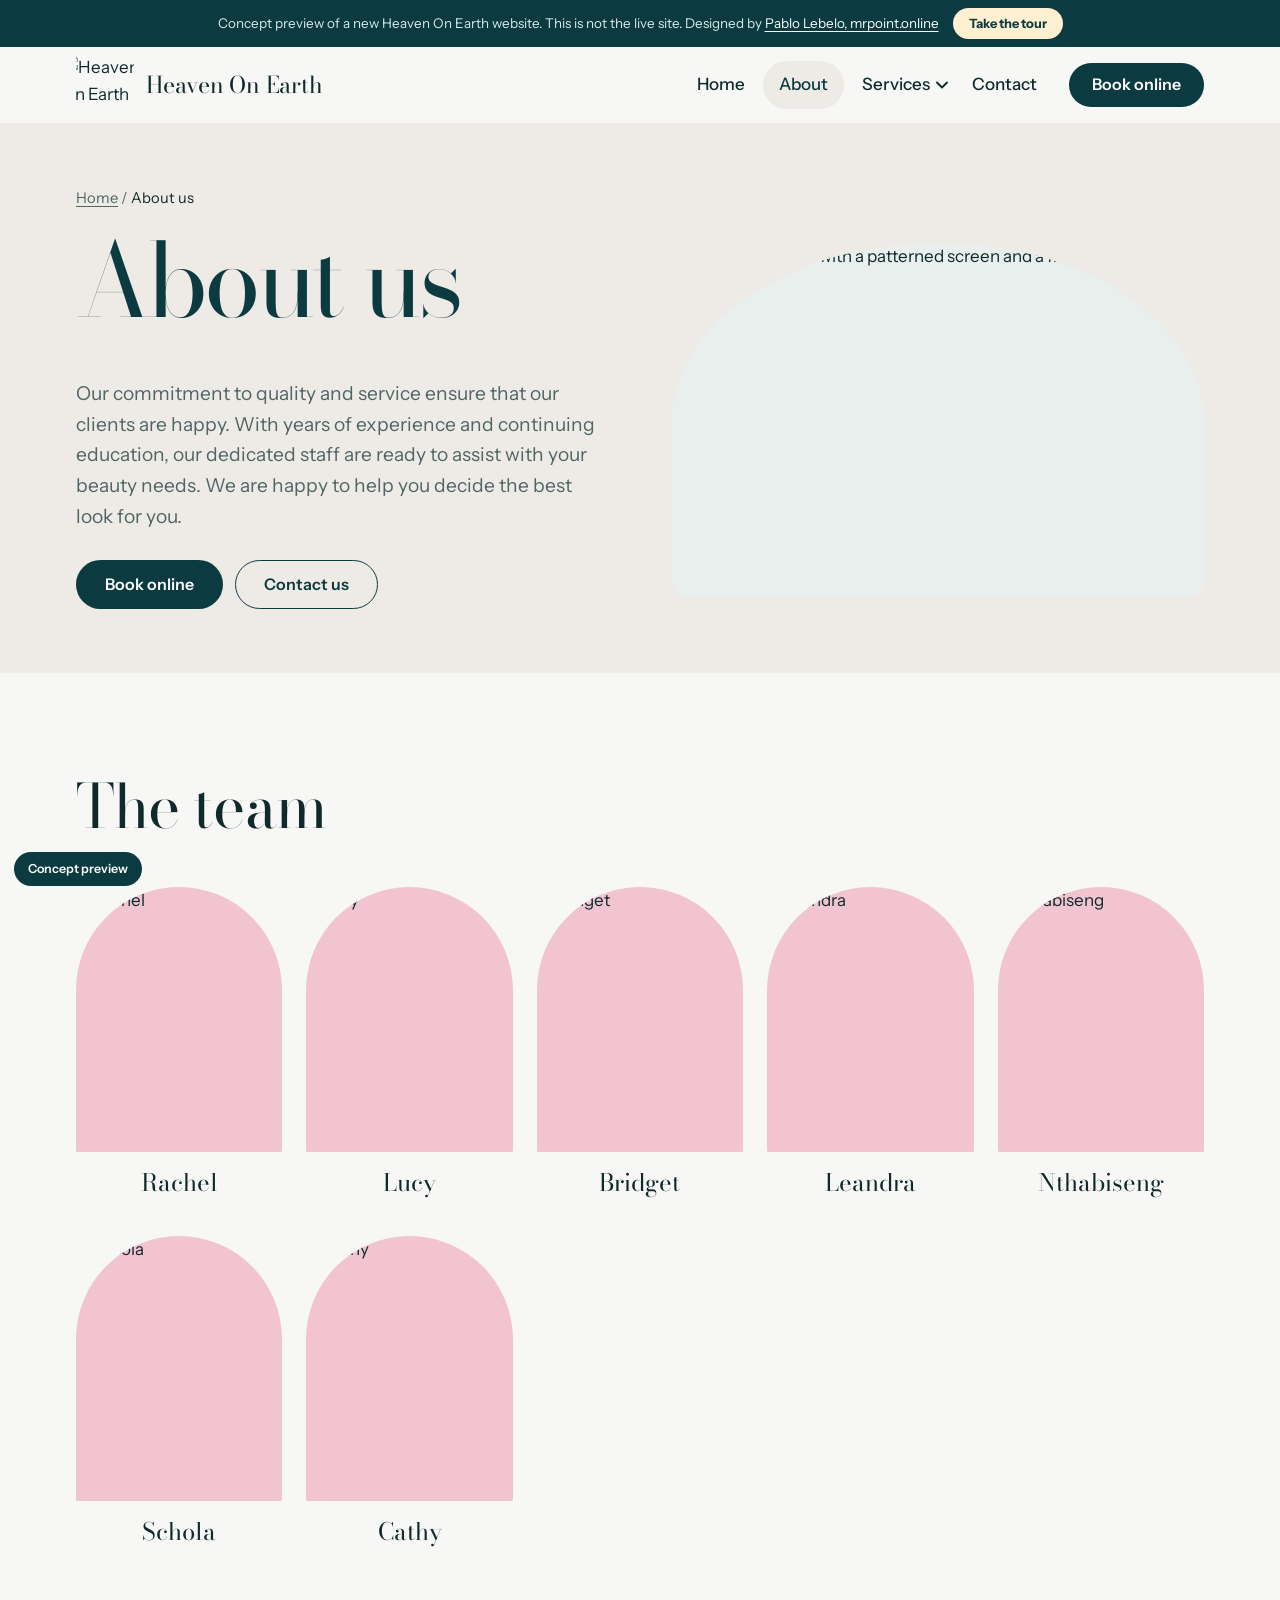
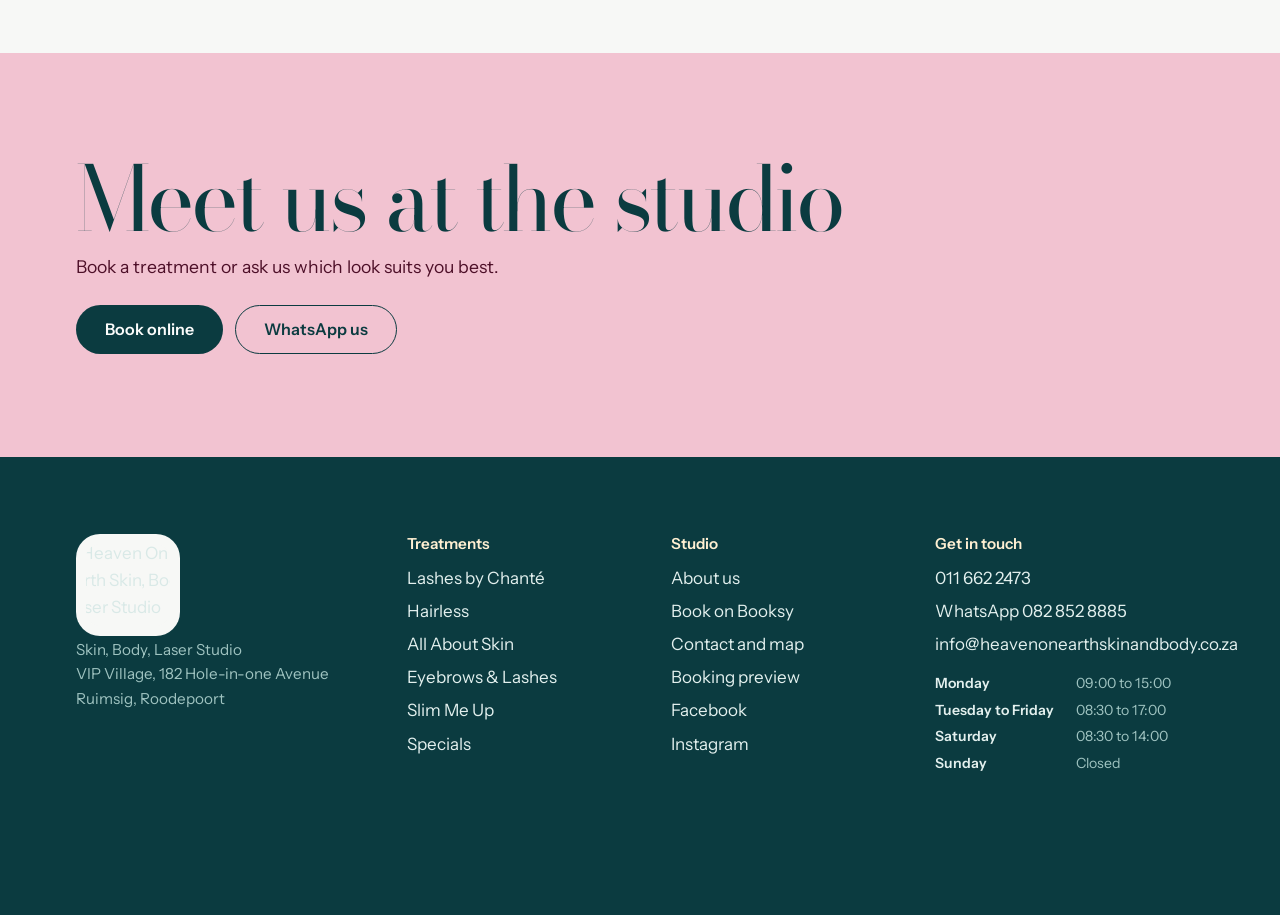
==== commit eadf8313: "Hallmark polish: tokens, focus rings, contrast and motion fixes A polish redesign keeps the layout a" ====
--- a/about.html
+++ b/about.html
@@ -9,8 +9,9 @@
 <meta name="theme-color" content="#0b3b40">
 <link rel="icon" href="data:image/svg+xml,%3Csvg xmlns='http://www.w3.org/2000/svg' viewBox='0 0 64 64'%3E%3Ccircle cx='38' cy='26' r='24' fill='%231d7a7f'/%3E%3Ccircle cx='22' cy='42' r='16' fill='%23f2c3d1'/%3E%3C/svg%3E">
 <link rel="preload" href="fonts/bodoni-moda-latin-opsz-normal.woff2" as="font" type="font/woff2" crossorigin><link rel="preload" href="fonts/instrument-sans-latin-wght-normal.woff2" as="font" type="font/woff2" crossorigin>
-<link rel="stylesheet" href="styles.css?v=959898f2">
-<script>/* skipped page transitions are harmless: keep them out of the error log */
+<link rel="stylesheet" href="styles.css?v=3a0d6acb">
+<script>document.documentElement.classList.add("js");
+/* skipped page transitions are harmless: keep them out of the error log */
 ["pageswap","pagereveal"].forEach(function(n){addEventListener(n,function(e){var v=e.viewTransition;if(v)["ready","finished","updateCallbackDone"].forEach(function(k){v[k]&&v[k].catch&&v[k].catch(function(){})})})});</script>
 
 </head>
@@ -67,15 +68,15 @@
   <div class="wrap">
     <div class="foot-grid">
       <div class="foot-brand"><span class="logo-crop big"><img src="https://heavenonearthskinandbody.co.za/wp-content/uploads/2019/10/Logo-Full-Colour-600x424.png" width="600" height="424" alt="Heaven On Earth Skin, Body, Laser Studio logo"></span><p>Skin, Body, Laser Studio<br>VIP Village, 182 Hole-in-one Avenue<br>Ruimsig, Roodepoort</p></div>
-      <div><h4>Treatments</h4><ul><li><a href="lashes-by-chante">Lashes by Chanté</a></li><li><a href="hairless">Hairless</a></li><li><a href="all-about-skin">All About Skin</a></li><li><a href="eyebrows-and-lashes">Eyebrows &amp; Lashes</a></li><li><a href="slim-me-up">Slim Me Up</a></li><li><a href="specials">Specials</a></li></ul></div>
-      <div><h4>Studio</h4><ul>
+      <div><h2>Treatments</h2><ul><li><a href="lashes-by-chante">Lashes by Chanté</a></li><li><a href="hairless">Hairless</a></li><li><a href="all-about-skin">All About Skin</a></li><li><a href="eyebrows-and-lashes">Eyebrows &amp; Lashes</a></li><li><a href="slim-me-up">Slim Me Up</a></li><li><a href="specials">Specials</a></li></ul></div>
+      <div><h2>Studio</h2><ul>
         <li><a href="about">About us</a></li>
         <li><a href="https://booksy.com/en-za/7335_heaven-on-earth-skin-body-laser-studio_skin-care_54437_roodepoort" target="_blank" rel="noopener">Book on Booksy</a></li>
         <li><a href="contact">Contact and map</a></li>
-        <li><a href="booking-preview">Own booking system (preview)</a></li>
+        <li><a href="booking-preview">Booking preview</a></li>
         <li><a href="https://www.facebook.com/heavenonearthskinandbody/" rel="noopener">Facebook</a></li>
         <li><a href="https://www.instagram.com/heavenonearthskinandbodystudio/" rel="noopener">Instagram</a></li></ul></div>
-      <div><h4>Get in touch</h4><ul>
+      <div><h2>Get in touch</h2><ul>
         <li><a href="tel:+27116622473">011 662 2473</a></li>
         <li><a href="https://wa.me/27828528885" rel="noopener">WhatsApp 082 852 8885</a></li>
         <li><a href="mailto:info@heavenonearthskinandbody.co.za">info@heavenonearthskinandbody.co.za</a></li></ul>
@@ -83,7 +84,7 @@
     </div>
     <div class="legal">
       <p>Concept website by Pablo Lebelo, <a href="https://mrpoint.online">mrpoint.online</a>, <a href="tel:+27604521037">060 452 1037</a>. Not the official site of Heaven On Earth Skin &amp; Body Studio.</p>
-      <p>Treatments and prices are from the studio's Booksy menu (November 2026). Text, photos and logo are from its current website.</p>
+      <p>Treatments and prices are from the studio’s Booksy menu (November 2026). Text, photos and logo are from its current website.</p>
     </div>
   </div>
 </footer>
@@ -94,6 +95,6 @@
   <a class="dock-main" href="https://booksy.com/en-za/7335_heaven-on-earth-skin-body-laser-studio_skin-care_54437_roodepoort" target="_blank" rel="noopener"><svg viewBox="0 0 24 24" aria-hidden="true"><rect x="3.5" y="5" width="17" height="15.5" rx="3" fill="none" stroke="currentColor" stroke-width="1.8"/><path d="M3.5 10h17M8 3v4M16 3v4" stroke="currentColor" stroke-width="1.8" stroke-linecap="round"/></svg>Book online</a>
 </nav>
 <script src="site.js?v=f3a2aed3" defer></script>
-<script src="tour.js?v=9c69a6c0" defer></script>
+<script src="tour.js?v=18011744" defer></script>
 </body>
 </html>
--- a/styles.css
+++ b/styles.css
@@ -1,3 +1,11 @@
+/* Hallmark · checked: 2026-11-13 · genre: editorial (inferred)
+ * floor: 1 FAIL (40: the halo copy of the wordmark, masked to the photos, is sampled against the paper) · fixed: 19 (7a, 10a, 10b, 11, 26a, 29, 34, 40, 48, 49a, 50, 62, 63, F1, F3, F6, F19, F21, F24)
+ * structural: 6 printed (44, 58, 59, 77, 78, 79)
+ * built: the project · redesign: polish · v2.0.0 */
+/* Hallmark · waive 39b · 32px with a 44px hit target · the tour button rides inside the slim concept banner, a pitch marker and not the studio's own chrome */
+/* Hallmark · waive 49b · real phrases, two lines at most · footer treatment names such as Lashes by Chanté are the studio's own and wrap only on 320px phones */
+/* Hallmark · answered F7 · the pill is the logo's circle, carried into links, the rating and the book buttons on purpose */
+/* Hallmark · answered F15 · each band keeps the column gap its photographs need; a polish keeps the owner's layout */
 /* Heaven On Earth Skin, Body, Laser Studio: concept styles, edition 2
    Idea: the logo is two overlapping circles, so the site is built from circles and light.
    Lagoon and teal come from the logo, pearl from its silver, rose from the team photo backdrop. */
@@ -23,6 +31,19 @@
   --blush:#fbeef2;
   --blush-2:#f6dbe4;
   --mist:#e8efed;
+  /* tinted white instead of pure #fff, and the inks that sit on the lagoon, berry and rose bands */
+  --snow:#fbfcfb;
+  --shade:#0b282c;
+  --berry-deep:#7d1f43;
+  --berry-ink:#4d0f28;
+  --rose-deep:#eeb2c4;
+  --on-lagoon:#d9e9e7;
+  --on-lagoon-strong:#e3f0ee;
+  --on-lagoon-soft:#9fc3c0;
+  --star:#94600a;
+  --star-on-dark:#f0c46e;
+  --field-line:#768a8b;
+  --error:#a3243f;
   --radius:18px;
   --display:"Bodoni Moda","Didot","Bodoni 72",Georgia,serif;
   --sans:"Instrument Sans",system-ui,-apple-system,"Segoe UI",Roboto,sans-serif;
@@ -32,35 +53,38 @@
   --teal-deep:var(--lagoon);--porcelain:var(--paper);--flamingo:var(--berry);--serif:var(--display);
 }
 *,*::before,*::after{box-sizing:border-box}
-html{-webkit-text-size-adjust:100%;scroll-behavior:smooth;-webkit-tap-highlight-color:transparent}
-body{margin:0;background:var(--paper);color:var(--ink);font:400 1.0625rem/1.6 var(--sans);-webkit-font-smoothing:antialiased}
+html{overflow-x:clip;-webkit-text-size-adjust:100%;scroll-behavior:smooth;-webkit-tap-highlight-color:transparent}
+body{overflow-x:clip;margin:0;background:var(--paper);color:var(--ink);font:400 1.0625rem/1.6 var(--sans);-webkit-font-smoothing:antialiased}
 main{overflow-x:clip}
 img{max-width:100%;display:block;transition:opacity .7s var(--ease-soft)}
 img.img-wait{opacity:0}
 a{color:var(--lagoon);text-underline-offset:.2em}
 a:hover{color:var(--berry)}
-h1,h2,h3,h4{font-family:var(--display);font-weight:400;line-height:1.05;margin:0 0 .5em;letter-spacing:-.015em}
+h1,h2,h3,h4{font-family:var(--display);font-weight:400;line-height:1.05;margin:0 0 .5em;letter-spacing:-.015em;text-wrap:balance}
+p{text-wrap:pretty}
 h1{font-size:clamp(3rem,7vw,5.4rem);line-height:.98}
 h2{font-size:clamp(2.2rem,5vw,3.8rem)}
 h3{font-size:clamp(1.6rem,2.6vw,2rem)}
 p{margin:0 0 1em;max-width:62ch}
 :focus-visible{outline:3px solid var(--berry);outline-offset:3px;border-radius:6px}
+.concept-bar :focus-visible,.concept-chip:focus-visible,.specials :focus-visible,.site-footer :focus-visible,.dock-main:focus-visible{outline-color:var(--halo)}
 .sr{position:absolute;width:1px;height:1px;overflow:hidden;clip:rect(0 0 0 0);white-space:nowrap}
-.skip{position:absolute;left:12px;top:-60px;background:var(--lagoon);color:#fff;padding:10px 16px;border-radius:10px;z-index:200}
-.skip:focus{top:12px;color:#fff}
+.skip{position:absolute;left:12px;top:-60px;background:var(--lagoon);color:var(--snow);padding:10px 16px;border-radius:10px;z-index:200}
+.skip:focus{top:12px;color:var(--snow)}
 .wrap{width:100%;max-width:1240px;margin-inline:auto;padding-inline:clamp(20px,5vw,56px)}
 .lede{font-size:1.2rem;color:var(--muted);max-width:50ch}
 .contact-grid>*,.visit-grid>*,.split>*,.page-head-grid>*,.hero-foot>*{min-width:0}
 
 /* concept markers (kept: this is a pitch, not the live site) */
-.concept-bar{display:flex;align-items:center;justify-content:center;flex-wrap:wrap;gap:6px 14px;padding:8px 12px;background:var(--lagoon);color:#d6e7e5;font-size:.84rem;line-height:1.4;text-align:center}
-.concept-bar a{color:#fff}
-.tour-launch{border:0;border-radius:999px;padding:5px 14px;background:var(--halo);color:var(--lagoon);font:700 .8rem var(--sans);cursor:pointer;transition:transform .3s var(--ease)}
+.concept-bar{display:flex;align-items:center;justify-content:center;flex-wrap:wrap;gap:6px 14px;padding:8px 12px;background:var(--lagoon);color:var(--on-lagoon);font-size:.84rem;line-height:1.4;text-align:center}
+.concept-bar a{color:var(--snow)}
+.tour-launch{position:relative;border:0;border-radius:999px;padding:8px 16px;background:var(--halo);color:var(--lagoon);font:700 .8rem var(--sans);cursor:pointer;transition:transform .3s var(--ease)}
 .tour-launch:hover{transform:translateY(-1px)}
-.concept-chip{position:fixed;left:14px;bottom:14px;z-index:60;background:var(--lagoon);color:#fff;font-size:.78rem;font-weight:600;padding:7px 14px;border-radius:999px}
+.tour-launch::after{content:"";position:absolute;inset:-6px -4px}
+.concept-chip{position:fixed;left:14px;bottom:14px;z-index:60;background:var(--lagoon);color:var(--snow);font-size:.78rem;font-weight:600;padding:7px 14px;border-radius:999px}
 
 /* header */
-.site-header{position:sticky;top:0;z-index:50;background:rgba(247,248,246,.9);backdrop-filter:saturate(1.3) blur(12px);-webkit-backdrop-filter:saturate(1.3) blur(12px);transition:box-shadow .4s var(--ease-soft)}
+.site-header{position:sticky;top:0;z-index:50;background:var(--paper);transition:box-shadow .4s var(--ease-soft)}
 .site-header.scrolled{box-shadow:0 1px 0 var(--line)}
 .bar{display:flex;align-items:center;justify-content:space-between;gap:20px;min-height:76px}
 .brand{display:flex;align-items:center;gap:12px;text-decoration:none;color:var(--ink)}
@@ -76,7 +100,7 @@
 .sub-toggle{border:0;background:none;padding:8px 6px 8px 0;margin-left:-10px;cursor:pointer;color:var(--ink);line-height:0}
 .sub-toggle svg{transition:transform .35s var(--ease)}
 .has-sub.open .sub-toggle svg{transform:rotate(180deg)}
-.sub{position:absolute;top:100%;left:-12px;min-width:270px;list-style:none;margin:0;padding:10px;background:var(--paper);border:1px solid var(--line);border-radius:var(--radius);box-shadow:0 24px 50px -24px rgba(11,59,64,.35)}
+.sub{position:absolute;top:100%;left:-12px;min-width:270px;list-style:none;margin:0;padding:10px;background:var(--paper);border-radius:var(--radius);box-shadow:0 24px 50px -24px color-mix(in srgb,var(--lagoon) 35%,transparent)}
 .sub a{display:block;padding:10px 14px;border-radius:12px;text-decoration:none;color:var(--ink)}
 .sub a:hover,.sub a[aria-current="page"]{background:var(--pearl);color:var(--lagoon)}
 .sub .sub-all{border-top:1px solid var(--line);margin-top:6px;padding-top:6px}
@@ -86,33 +110,32 @@
 .btn{display:inline-block;padding:14px 28px;border-radius:999px;font:600 1rem/1.2 var(--sans);text-decoration:none;border:1.5px solid transparent;cursor:pointer;transition:background-color .35s var(--ease-soft),color .35s var(--ease-soft),border-color .35s var(--ease-soft),transform .35s var(--ease)}
 .btn:hover{transform:translateY(-2px)}
 .btn:active{transform:scale(.97);transition-duration:.1s}
-.btn-solid{background:var(--lagoon);color:#fff}
-.btn-solid:hover{background:var(--teal);color:#fff}
+.btn-solid{background:var(--lagoon);color:var(--snow)}
+.btn-solid:hover{background:var(--teal);color:var(--snow)}
 .btn-line{border-color:var(--lagoon);color:var(--lagoon);background:transparent}
-.btn-line:hover{background:var(--lagoon);color:#fff}
+.btn-line:hover{background:var(--lagoon);color:var(--snow)}
 .btn-light{background:var(--halo);color:var(--lagoon)}
-.btn-light:hover{background:#fff;color:var(--lagoon)}
-.btn-berry{background:var(--berry);color:#fff}
-.btn-berry:hover{background:#7d1f43;color:#fff}
+.btn-light:hover{background:var(--snow);color:var(--lagoon)}
+.btn-berry{background:var(--berry);color:var(--snow)}
+.btn-berry:hover{background:var(--berry-deep);color:var(--snow)}
 .btn-row{display:flex;flex-wrap:wrap;gap:12px;margin-top:28px}
 .nav-cta{padding:11px 22px}
 .text-link{font-weight:600}
 
 /* rating */
-.rating{display:inline-flex;align-items:center;gap:10px;padding:8px 16px 8px 12px;border-radius:999px;background:#fff;color:var(--ink);text-decoration:none;font-size:.92rem;border:1px solid var(--line);transition:transform .35s var(--ease)}
+.rating{display:inline-flex;align-items:center;gap:10px;padding:8px 16px 8px 12px;border-radius:999px;background:var(--snow);color:var(--ink);text-decoration:none;font-size:.92rem;border:1px solid var(--line);transition:transform .35s var(--ease)}
 .rating:hover{transform:translateY(-2px);color:var(--ink)}
-.rating .stars{color:#d99a2b;letter-spacing:1px}
+.rating .stars{color:var(--star);letter-spacing:1px}
 .rating b{color:var(--berry)}
-.rating.on-dark{background:rgba(255,255,255,.1);border-color:rgba(255,240,210,.3);color:var(--halo)}
-.rating.on-dark b{color:#fff}
+.rating.on-dark{background:color-mix(in srgb,var(--snow) 10%,transparent);border-color:color-mix(in srgb,var(--halo) 30%,transparent);color:var(--halo)}
+.rating.on-dark b{color:var(--snow)}
+.rating.on-dark .stars{color:var(--star-on-dark)}
 
 /* =========================== HOME HERO =========================== */
 .hero{padding:clamp(20px,3vw,40px) 0 clamp(36px,5vw,72px);background:var(--paper)}
 .hero-top{display:flex;justify-content:space-between;align-items:center;gap:12px 24px;flex-wrap:wrap;margin-bottom:clamp(8px,2vw,20px)}
-.offer-pill{display:inline-flex;align-items:center;gap:10px;padding:8px 18px 8px 12px;border-radius:999px;background:var(--rose);color:#5c1230;font-weight:600;font-size:.92rem;text-decoration:none}
-.offer-pill:hover{color:#5c1230;background:#eeb2c4}
-.offer-pill .dot{width:9px;height:9px;border-radius:50%;background:var(--berry);animation:pulse 2.6s ease-in-out infinite}
-@keyframes pulse{0%,100%{box-shadow:0 0 0 3px rgba(156,42,85,.25)}50%{box-shadow:0 0 0 8px rgba(156,42,85,0)}}
+.offer-pill{display:inline-flex;align-items:center;gap:10px;padding:8px 18px;border-radius:999px;background:var(--rose);color:var(--berry-ink);font-weight:600;font-size:.92rem;text-decoration:none}
+.offer-pill:hover{color:var(--berry-ink);background:var(--rose-deep)}
 
 .stage{
   --px:0;--py:0;
@@ -124,7 +147,7 @@
 @keyframes iris{from{--k:0}to{--k:1}}
 .disc{position:absolute;border-radius:50%;overflow:hidden;background:var(--teal);clip-path:circle(calc(50% * var(--k)))}
 .disc img{width:100%;height:100%;object-fit:cover}
-.disc::after{content:"";position:absolute;inset:0;background:linear-gradient(rgba(11,59,64,.26),rgba(11,59,64,.26)),radial-gradient(circle at 30% 20%,rgba(11,59,64,0),rgba(11,59,64,.34))}
+.disc::after{content:"";position:absolute;inset:0;background:linear-gradient(color-mix(in srgb,var(--lagoon) 26%,transparent),color-mix(in srgb,var(--lagoon) 26%,transparent)),radial-gradient(circle at 30% 20%,transparent,color-mix(in srgb,var(--lagoon) 34%,transparent))}
 .disc-a{width:var(--ad);height:var(--ad);left:calc(var(--ax) - var(--ad) / 2);top:calc(var(--ay) - var(--ad) / 2)}
 .disc-a img{object-position:45% 40%}
 .disc-b{width:var(--bd);height:var(--bd);left:calc(var(--bx) - var(--bd) / 2);top:calc(var(--by) - var(--bd) / 2);box-shadow:0 0 0 .9cqw var(--paper)}
@@ -134,8 +157,8 @@
 .wordmark .w2{right:2cqw;top:24cqw}
 /* the same words again in halo, visible only where a circle sits underneath: the type inverts across the photos */
 .wordmark-inv{color:var(--halo);animation:none;
-  -webkit-mask-image:radial-gradient(circle calc(var(--ad) / 2 * var(--k)) at var(--ax) var(--ay),#000 99%,transparent 100%),radial-gradient(circle calc(var(--bd) / 2 * var(--k)) at var(--bx) var(--by),#000 99%,transparent 100%);
-  mask-image:radial-gradient(circle calc(var(--ad) / 2 * var(--k)) at var(--ax) var(--ay),#000 99%,transparent 100%),radial-gradient(circle calc(var(--bd) / 2 * var(--k)) at var(--bx) var(--by),#000 99%,transparent 100%)}
+  -webkit-mask-image:radial-gradient(circle calc(var(--ad) / 2 * var(--k)) at var(--ax) var(--ay),black 99%,transparent 100%),radial-gradient(circle calc(var(--bd) / 2 * var(--k)) at var(--bx) var(--by),black 99%,transparent 100%);
+  mask-image:radial-gradient(circle calc(var(--ad) / 2 * var(--k)) at var(--ax) var(--ay),black 99%,transparent 100%),radial-gradient(circle calc(var(--bd) / 2 * var(--k)) at var(--bx) var(--by),black 99%,transparent 100%)}
 .hero-foot{display:grid;grid-template-columns:1fr auto;gap:20px 48px;align-items:end;margin-top:clamp(8px,2vw,24px)}
 .strap{font-family:var(--display);font-size:clamp(1.5rem,2.6vw,2.2rem);line-height:1.15;color:var(--lagoon);margin:0 0 .4em;letter-spacing:-.01em}
 .hero-foot .lede{margin:0}
@@ -152,51 +175,53 @@
 .section-tint{background:var(--pearl)}
 
 /* treatment index */
-.tx{list-style:none;margin:0;padding:0;border-bottom:1px solid rgba(11,59,64,.22)}
-.tx-row{display:grid;grid-template-columns:minmax(0,1fr) auto;align-items:center;gap:6px 32px;padding:clamp(18px,2.4vw,30px) 0;border-top:1px solid rgba(11,59,64,.22);text-decoration:none;color:var(--lagoon);position:relative;transition:color .4s var(--ease-soft),padding .5s var(--ease)}
+.tx{list-style:none;margin:0;padding:0;border-bottom:1px solid color-mix(in srgb,var(--lagoon) 22%,transparent)}
+.tx-row{display:grid;grid-template-columns:minmax(0,1fr) auto;align-items:center;gap:6px 32px;padding:clamp(18px,2.4vw,30px) 0;border-top:1px solid color-mix(in srgb,var(--lagoon) 22%,transparent);text-decoration:none;color:var(--lagoon);position:relative;transition:color .4s var(--ease-soft)}
+.tx-name,.tx-groups{transition:transform .5s var(--ease),color .4s}
 .tx-name{font-family:var(--display);font-size:clamp(2.3rem,6.4vw,5.6rem);line-height:1.04;letter-spacing:-.03em;grid-column:1}
 .tx-groups{grid-column:1;color:var(--muted);font-size:.98rem;max-width:56ch;transition:color .4s}
 .tx-from{grid-column:2;grid-row:1/span 2;font-weight:600;font-size:1.05rem;white-space:nowrap;color:var(--berry)}
 .tx-thumb{display:none}
 @media (hover:hover) and (pointer:fine){
-  .tx:hover .tx-row:not(:hover){color:rgba(11,59,64,.35)}
-  .tx-row:hover{padding-left:clamp(10px,2vw,28px);color:var(--lagoon)}
+  .tx:hover .tx-row:not(:hover){color:color-mix(in srgb,var(--lagoon) 35%,transparent)}
+  .tx-row:hover{color:var(--lagoon)}
+  .tx-row:hover .tx-name,.tx-row:hover .tx-groups{transform:translateX(clamp(10px,2vw,28px))}
   .tx-row:hover .tx-from{color:var(--berry)}
 }
-.peek{position:fixed;left:0;top:0;width:min(26vw,340px);aspect-ratio:1;border-radius:50%;overflow:hidden;pointer-events:none;z-index:40;opacity:0;transform:translate3d(-999px,-999px,0) scale(.6);transition:opacity .35s var(--ease-soft);box-shadow:0 30px 60px -24px rgba(11,59,64,.55)}
-.peek.on{opacity:1}
+.js .peek{position:fixed;left:0;top:0;width:min(26vw,340px);aspect-ratio:1;border-radius:50%;overflow:hidden;pointer-events:none;z-index:40;opacity:0;transform:translate3d(-999px,-999px,0) scale(.6);transition:opacity .35s var(--ease-soft);box-shadow:0 30px 60px -24px color-mix(in srgb,var(--lagoon) 55%,transparent)}
+.js .peek.on{opacity:1}
 .peek img{position:absolute;inset:0;width:100%;height:100%;object-fit:cover;opacity:0;transition:opacity .35s var(--ease-soft)}
 .peek img.on{opacity:1}
 
 /* specials */
-.specials{background:var(--lagoon);color:#dcebe9}
+.specials{background:var(--lagoon);color:var(--on-lagoon)}
 .specials h2{color:var(--halo)}
 .specials .text-link{color:var(--rose)}
 .sp-list{list-style:none;margin:0;padding:0}
-.sp-row{display:grid;grid-template-columns:minmax(150px,.7fr) minmax(0,2fr) auto;gap:6px clamp(16px,4vw,56px);align-items:center;padding:clamp(18px,2.2vw,28px) 0;border-top:1px solid rgba(255,240,210,.2)}
-.sp-row:last-child{border-bottom:1px solid rgba(255,240,210,.2)}
-.sp-price{font-family:var(--display);font-size:clamp(2.2rem,4.6vw,3.8rem);line-height:1;color:var(--halo);letter-spacing:-.03em;white-space:nowrap}
-.sp-name{font-size:1.2rem;font-weight:500;color:#fff;line-height:1.3}
-.sp-meta{display:block;font-size:.9rem;font-weight:400;color:#9fc3c0;margin-top:2px}
-.bk{display:inline-flex;align-items:center;justify-content:center;padding:10px 20px;border-radius:999px;background:var(--berry);color:#fff;font-weight:600;font-size:.92rem;line-height:1;text-decoration:none;white-space:nowrap;transition:background-color .3s var(--ease-soft),transform .35s var(--ease)}
-.bk:hover,.bk:focus-visible{background:#7d1f43;color:#fff;transform:translateY(-2px)}
-.specials .bk{background:var(--rose);color:#4d0f28}
-.specials .bk:hover{background:#fff;color:#4d0f28}
+.sp-row{display:grid;grid-template-columns:minmax(150px,.7fr) minmax(0,2fr) auto;gap:6px clamp(16px,4vw,56px);align-items:center;padding:clamp(18px,2.2vw,28px) 0;border-top:1px solid color-mix(in srgb,var(--halo) 20%,transparent)}
+.sp-row:last-child{border-bottom:1px solid color-mix(in srgb,var(--halo) 20%,transparent)}
+.sp-price{font-family:var(--display);font-size:clamp(2.2rem,4.6vw,3.8rem);line-height:1;color:var(--halo);letter-spacing:-.03em;white-space:nowrap;font-variant-numeric:lining-nums tabular-nums}
+.sp-name{font-size:1.2rem;font-weight:500;color:var(--snow);line-height:1.3}
+.sp-meta{display:block;font-size:.9rem;font-weight:400;color:var(--on-lagoon-soft);margin-top:2px}
+.bk{display:inline-flex;align-items:center;justify-content:center;padding:10px 20px;border-radius:999px;background:var(--berry);color:var(--snow);font-weight:600;font-size:.92rem;line-height:1;text-decoration:none;white-space:nowrap;transition:background-color .3s var(--ease-soft),transform .35s var(--ease)}
+.bk:hover,.bk:focus-visible{background:var(--berry-deep);color:var(--snow);transform:translateY(-2px)}
+.specials .bk{background:var(--rose);color:var(--berry-ink)}
+.specials .bk:hover{background:var(--snow);color:var(--berry-ink)}
 
 /* team on home */
 .crew{background:var(--pearl)}
 .crew-intro{font-family:var(--display);font-size:clamp(1.6rem,3.2vw,2.6rem);line-height:1.2;letter-spacing:-.015em;max-width:30ch;margin:0 0 clamp(28px,4vw,56px);color:var(--lagoon)}
-.mini-team{list-style:none;margin:0 auto;padding:0 clamp(20px,5vw,56px);max-width:1240px;display:grid;grid-template-columns:repeat(7,1fr);gap:clamp(10px,1.6vw,22px);align-items:start}
+.mini-team{list-style:none;margin:0 auto;padding:0 clamp(20px,5vw,56px);max-width:1240px;display:grid;grid-template-columns:repeat(7,minmax(0,1fr));gap:clamp(10px,1.6vw,22px);align-items:start}
 .mini-team li:nth-child(even){margin-top:clamp(20px,3.4vw,48px)}
 .mini-team a{display:block;text-decoration:none;color:var(--lagoon)}
-.mini-portrait{display:block;aspect-ratio:.72;border-radius:999px 999px 12px 12px;overflow:hidden;background:var(--rose)}
-.mini-portrait img{width:100%;height:100%;object-fit:cover;object-position:50% 18%;transition:transform .9s var(--ease),opacity .7s}
-.mini-team a:hover .mini-portrait img{transform:scale(1.06)}
+.mini-portrait{display:block;aspect-ratio:.72;border-radius:999px 999px 12px 12px;overflow:hidden;background:var(--rose);transition:transform .6s var(--ease)}
+.mini-portrait img{width:100%;height:100%;object-fit:cover;object-position:50% 18%;transition:opacity .7s}
+.mini-team a:hover .mini-portrait{transform:translateY(-6px)}
 .mini-nm{display:block;margin-top:10px;font-family:var(--display);font-size:1.25rem;text-align:center}
 
 /* visit */
 .visit{background:var(--paper)}
-.visit-grid{display:grid;grid-template-columns:1fr minmax(0,1.05fr);gap:clamp(28px,6vw,96px);align-items:center}
+.visit-grid{display:grid;grid-template-columns:minmax(0,1fr) minmax(0,1.05fr);gap:clamp(28px,6vw,96px);align-items:center}
 .visit h2{font-size:clamp(2.4rem,5.4vw,4.4rem)}
 .details{list-style:none;margin:0 0 8px;padding:0}
 .details li{padding:13px 0;border-bottom:1px solid var(--line);overflow-wrap:anywhere}
@@ -209,35 +234,35 @@
 .map{border:0;width:100%;height:100%;min-height:360px;border-radius:var(--radius);background:var(--pearl)}
 .visit .map{aspect-ratio:1;height:auto;border-radius:50%;min-height:0;box-shadow:0 0 0 .8vw var(--paper),0 0 0 calc(.8vw + 2px) var(--lagoon)}
 .visit .btn-line{border-color:var(--lagoon);color:var(--lagoon)}
-.visit .btn-line:hover{color:#fff}
+.visit .btn-line:hover{color:var(--snow)}
 .visit .rating{margin-top:18px}
 
 /* closing call to action */
-.cta{background:var(--rose);color:#3c0d20;padding:clamp(56px,8vw,112px) 0}
+.cta{background:var(--rose);color:var(--berry-ink);padding:clamp(56px,8vw,112px) 0}
 .cta .wrap{display:flex;flex-wrap:wrap;align-items:flex-end;justify-content:space-between;gap:24px 48px}
 .cta h2{margin:0;font-size:clamp(2.6rem,7vw,6rem);line-height:.95;letter-spacing:-.035em;color:var(--lagoon);max-width:14ch}
 .cta p{margin:.7em 0 0;font-size:1.1rem}
 .cta .btn-row{margin:0}
-.cta .btn-light{background:var(--lagoon);color:#fff}
-.cta .btn-light:hover{background:var(--teal);color:#fff}
+.cta .btn-light{background:var(--lagoon);color:var(--snow)}
+.cta .btn-light:hover{background:var(--teal);color:var(--snow)}
 .cta .btn-line{border-color:var(--lagoon);color:var(--lagoon)}
-.cta .btn-line:hover{background:var(--lagoon);color:#fff}
+.cta .btn-line:hover{background:var(--lagoon);color:var(--snow)}
 
 /* footer */
-.site-footer{background:var(--lagoon);color:#bcd5d2;padding:clamp(44px,6vw,80px) 0 28px}
-.foot-grid{display:grid;grid-template-columns:1.3fr 1fr 1fr 1.2fr;gap:30px 40px}
-.site-footer h4{font:600 .95rem var(--sans);margin:0 0 12px;color:var(--halo);letter-spacing:0}
+.site-footer{background:var(--lagoon);color:var(--on-lagoon);padding:clamp(44px,6vw,80px) 0 28px}
+.foot-grid{display:grid;grid-template-columns:minmax(0,1.3fr) minmax(0,1fr) minmax(0,1fr) minmax(0,1.2fr);gap:30px 40px}
+.site-footer h2{font:600 .95rem var(--sans);margin:0 0 12px;color:var(--halo);letter-spacing:0}
 .site-footer ul{list-style:none;margin:0;padding:0}
 .site-footer li{margin:6px 0}
-.site-footer a{text-decoration:none;color:#e3f0ee}
+.site-footer a{text-decoration:none;color:var(--on-lagoon-strong)}
 .site-footer a:hover{color:var(--rose);text-decoration:underline}
-.foot-brand p{color:#9fc3c0;font-size:.95rem;margin-top:12px}
+.foot-brand p{color:var(--on-lagoon-soft);font-size:.95rem;margin-top:12px}
 .foot-brand .logo-crop{background:var(--paper);border-radius:14px;width:84px;margin:10px;box-shadow:0 0 0 10px var(--paper)}
-.foot-hours{margin-top:14px;font-size:.88rem;color:#9fc3c0}
-.foot-hours dt{font-weight:600;color:#e3f0ee}
-.legal{margin-top:40px;padding-top:20px;border-top:1px solid rgba(255,240,210,.2);font-size:.86rem;color:#8db3b0;display:flex;flex-wrap:wrap;gap:8px 28px;justify-content:space-between}
+.foot-hours{margin-top:14px;font-size:.88rem;color:var(--on-lagoon-soft)}
+.foot-hours dt{font-weight:600;color:var(--on-lagoon-strong)}
+.legal{margin-top:40px;padding-top:20px;border-top:1px solid color-mix(in srgb,var(--halo) 20%,transparent);font-size:.86rem;color:var(--on-lagoon-soft);display:flex;flex-wrap:wrap;gap:8px 28px;justify-content:space-between}
 .legal p{margin:0;max-width:none}
-.legal a{color:#e3f0ee}
+.legal a{color:var(--on-lagoon-strong)}
 
 /* mobile dock */
 .dock{display:none}
@@ -248,7 +273,7 @@
 .crumbs a{color:var(--muted)}
 .crumbs span[aria-current]{color:var(--ink)}
 .page-head h1{font-size:clamp(3rem,8vw,6.6rem);line-height:.92;letter-spacing:-.04em;color:var(--lagoon)}
-.page-head-grid{display:grid;grid-template-columns:1.1fr .9fr;gap:clamp(24px,5vw,64px);align-items:center}
+.page-head-grid{display:grid;grid-template-columns:minmax(0,1.1fr) minmax(0,.9fr);gap:clamp(24px,5vw,64px);align-items:center}
 .orbs{position:relative;width:min(100%,420px);aspect-ratio:1;margin-inline:auto}
 .orb{position:absolute;border-radius:50%;overflow:hidden;animation:orb-in 1s var(--ease) both}
 .orb img{width:100%;height:100%;object-fit:cover}
@@ -257,21 +282,22 @@
 .orb-pearl{container-type:size;background:var(--rose);display:grid;place-items:center;text-align:center;padding:6%;color:var(--lagoon);font-family:var(--display);line-height:1.15}
 .orb-pearl span{font-size:max(12.5px,13cqw);max-width:88%}
 @keyframes orb-in{from{opacity:0;transform:scale(.9)}to{opacity:1;transform:none}}
-.split{display:grid;grid-template-columns:1fr 1fr;gap:clamp(28px,5vw,72px);align-items:center}
+.split{display:grid;grid-template-columns:minmax(0,1fr) minmax(0,1fr);gap:clamp(28px,5vw,72px);align-items:center}
 .photo{border-radius:50% 50% var(--radius) var(--radius);overflow:hidden;background:var(--mist)}
 .photo img{width:100%;height:auto}
-.offer{background:var(--rose);color:#4d0f28}
+.offer{background:var(--rose);color:var(--berry-ink)}
 .offer .wrap{display:flex;flex-wrap:wrap;align-items:center;justify-content:space-between;gap:10px 24px;padding-block:16px}
 .offer p{margin:0;max-width:none;font-weight:600}
-.offer a{font-weight:600;color:#4d0f28}
+.offer strong{font-weight:inherit}
+.offer a{font-weight:600;color:var(--berry-ink)}
 
 .svc-list{list-style:none;margin:0;padding:0}
-.svc-row{display:grid;grid-template-columns:150px 1fr auto;gap:clamp(18px,4vw,44px);align-items:center;padding:28px 0;border-top:1px solid var(--line)}
+.svc-row{display:grid;grid-template-columns:150px minmax(0,1fr) auto;gap:clamp(18px,4vw,44px);align-items:center;padding:28px 0;border-top:1px solid var(--line)}
 .svc-row:last-child{border-bottom:1px solid var(--line)}
-.svc-orb{width:150px;aspect-ratio:1;border-radius:50%;overflow:hidden}
-.svc-orb img{width:100%;height:100%;object-fit:cover;transition:transform .8s var(--ease)}
-.svc-row:hover .svc-orb img{transform:scale(1.07)}
-.svc-row h3{margin-bottom:.25em;font-size:clamp(1.8rem,3.4vw,2.8rem);letter-spacing:-.02em}
+.svc-orb{width:150px;aspect-ratio:1;border-radius:50%;overflow:hidden;transition:transform .6s var(--ease)}
+.svc-orb img{width:100%;height:100%;object-fit:cover}
+.svc-row:hover .svc-orb{transform:translateY(-6px)}
+.svc-row h2{margin-bottom:.25em;font-size:clamp(1.8rem,3.4vw,2.8rem);letter-spacing:-.02em}
 .svc-row p{margin:0;color:var(--muted)}
 .svc-row .go{font-weight:600;white-space:nowrap}
 
@@ -279,10 +305,10 @@
 .menu-wrap{padding:clamp(28px,4vw,56px) 0 clamp(56px,8vw,96px)}
 .tablist{display:none;flex-wrap:wrap;gap:10px;margin-bottom:34px}
 .js .tablist{display:flex}
-.tab{border:1.5px solid var(--line);background:#fff;color:var(--ink);padding:11px 20px;border-radius:999px;font:600 .98rem var(--sans);cursor:pointer;transition:background-color .3s var(--ease-soft),color .3s,border-color .3s,transform .2s}
+.tab{border:1.5px solid var(--line);background:var(--snow);color:var(--ink);padding:11px 20px;border-radius:999px;font:600 .98rem var(--sans);cursor:pointer;transition:background-color .3s var(--ease-soft),color .3s,border-color .3s,transform .2s}
 .tab:hover{border-color:var(--teal)}
 .tab:active{transform:scale(.95)}
-.tab[aria-selected="true"]{background:var(--lagoon);border-color:var(--lagoon);color:#fff}
+.tab[aria-selected="true"]{background:var(--lagoon);border-color:var(--lagoon);color:var(--snow)}
 .js .tabpanel[hidden]{display:none}
 .panel-title{font-size:clamp(1.9rem,3.2vw,2.6rem)}
 .js [data-tabs] .tabpanel>.panel-title{display:none}
@@ -297,32 +323,32 @@
 .menu-row .du{color:var(--muted);font-size:.94rem;min-width:4.2em;text-align:right}
 .menu-row .pr{font-family:var(--display);font-weight:500;font-size:1.35rem;font-variant-numeric:lining-nums tabular-nums;min-width:5.2em;text-align:right;white-space:nowrap;color:var(--lagoon)}
 .menu-row .pr:only-child{display:none}
-.ems{background:#fff;border:1px solid var(--line);border-radius:var(--radius);padding:clamp(22px,3vw,36px);margin-top:10px}
+.ems{background:var(--snow);border:1px solid var(--line);border-radius:var(--radius);padding:clamp(22px,3vw,36px);margin-top:10px}
 .ems p{max-width:64ch}
 .others{display:flex;flex-wrap:wrap;gap:10px}
 .others a{padding:10px 18px;border:1.5px solid var(--lagoon);border-radius:999px;text-decoration:none;font-weight:600;color:var(--lagoon);background:transparent;transition:background-color .3s,color .3s}
-.others a:hover{background:var(--lagoon);color:#fff}
+.others a:hover{background:var(--lagoon);color:var(--snow)}
 
 /* team page */
 .team{list-style:none;margin:0;padding:0;display:grid;grid-template-columns:repeat(auto-fill,minmax(180px,1fr));gap:34px 24px}
-.team .portrait{width:100%;aspect-ratio:.78;border-radius:999px 999px 14px 14px;overflow:hidden;margin:0 auto 12px;background:var(--rose)}
-.team img{width:100%;height:100%;object-fit:cover;object-position:50% 20%;transition:transform .9s var(--ease),opacity .7s}
-.team li:hover img{transform:scale(1.06)}
+.team .portrait{width:100%;aspect-ratio:.78;border-radius:999px 999px 14px 14px;overflow:hidden;margin:0 auto 12px;background:var(--rose);transition:transform .6s var(--ease)}
+.team img{width:100%;height:100%;object-fit:cover;object-position:50% 20%;transition:opacity .7s}
+.team li:hover .portrait{transform:translateY(-6px)}
 .team .nm{display:block;text-align:center;font-family:var(--display);font-size:1.5rem}
 
 /* contact */
-.contact-grid{display:grid;grid-template-columns:1fr 1fr;gap:clamp(28px,5vw,64px);align-items:start}
-.card{background:#fff;border:1px solid var(--line);border-radius:var(--radius);padding:clamp(22px,3vw,36px)}
+.contact-grid{display:grid;grid-template-columns:minmax(0,1fr) minmax(0,1fr);gap:clamp(28px,5vw,64px);align-items:start}
+.card{background:var(--snow);border:1px solid var(--line);border-radius:var(--radius);padding:clamp(22px,3vw,36px)}
 .card-sub{font-family:var(--sans);font-size:1rem;font-weight:700;margin:26px 0 8px;color:var(--lagoon)}
 .amenities{list-style:none;margin:0;padding:0;display:flex;flex-wrap:wrap;gap:8px}
 .amenities li{padding:6px 14px;border-radius:999px;background:var(--pearl);font-size:.9rem}
 .field{margin-bottom:18px}
 .field label{display:block;font-weight:600;font-size:.96rem;margin-bottom:6px}
-.field input,.field textarea,.field select{width:100%;padding:13px 15px;border:1.5px solid var(--line);border-radius:14px;font:inherit;background:#fff;color:var(--ink)}
+.field input,.field textarea,.field select{width:100%;padding:11px 15px;border:1.5px solid var(--field-line);border-radius:14px;font:inherit;background:var(--snow);color:var(--ink)}
 .field textarea{min-height:130px;resize:vertical}
-.field input:focus,.field textarea:focus,.field select:focus{border-color:var(--teal);outline:3px solid rgba(29,122,127,.22);outline-offset:0}
-.field .err{color:#a3243f;font-size:.9rem;margin-top:4px;min-height:1.2em}
-.field input[aria-invalid="true"],.field textarea[aria-invalid="true"]{border-color:#a3243f}
+.field input:focus,.field textarea:focus,.field select:focus{border-color:var(--teal);outline:3px solid color-mix(in srgb,var(--teal) 22%,transparent);outline-offset:0}
+.field .err{color:var(--error);font-size:.9rem;margin-top:4px;min-height:1.2em}
+.field input[aria-invalid="true"],.field textarea[aria-invalid="true"]{border-color:var(--error)}
 .form-note{font-size:.92rem;color:var(--muted)}
 .notice{margin-top:18px;padding:16px 18px;border-radius:14px;background:var(--pearl)}
 .notice[hidden]{display:none}
@@ -331,11 +357,11 @@
 .book-grid{display:grid;grid-template-columns:1fr 340px;gap:clamp(24px,4vw,56px);align-items:start;padding:clamp(28px,4vw,48px) clamp(20px,5vw,56px) clamp(56px,8vw,96px)}
 .book-grid>*{min-width:0}
 .stepper{list-style:none;margin:0 0 30px;padding:0;display:flex;flex-wrap:wrap;gap:8px 10px}
-.stepper li{display:flex;align-items:center;gap:10px;padding:8px 16px 8px 8px;border-radius:999px;border:1.5px solid var(--line);background:#fff;font-weight:600;font-size:.95rem;color:var(--muted);transition:border-color .35s,color .35s}
+.stepper li{display:flex;align-items:center;gap:10px;padding:8px 16px 8px 8px;border-radius:999px;border:1.5px solid var(--line);background:var(--snow);font-weight:600;font-size:.95rem;color:var(--muted);transition:border-color .35s,color .35s}
 .stepper .n{display:grid;place-items:center;width:28px;height:28px;border-radius:50%;background:var(--pearl);font-size:.85rem;transition:background-color .35s,color .35s,transform .4s var(--ease)}
 .stepper li[aria-current="step"]{border-color:var(--lagoon);color:var(--ink)}
-.stepper li[aria-current="step"] .n{background:var(--lagoon);color:#fff;transform:scale(1.08)}
-.stepper li.done .n{background:var(--rose);color:#4d0f28}
+.stepper li[aria-current="step"] .n{background:var(--lagoon);color:var(--snow);transform:scale(1.08)}
+.stepper li.done .n{background:var(--rose);color:var(--berry-ink)}
 .step[hidden]{display:none}
 .step h2{font-size:clamp(1.9rem,3.2vw,2.6rem)}
 .pick{list-style:none;margin:0;padding:0}
@@ -347,21 +373,21 @@
 .pick-group{font:600 .98rem var(--sans);color:var(--teal);margin:26px 0 4px}
 .dates{display:flex;gap:10px;overflow-x:auto;padding:4px 2px 14px;margin-bottom:12px;scroll-snap-type:x proximity;scrollbar-width:none}
 .dates::-webkit-scrollbar{display:none}
-.date{flex:none;scroll-snap-align:start;min-width:68px;padding:10px 8px;text-align:center;border:1.5px solid var(--line);border-radius:999px;background:#fff;cursor:pointer;font:inherit;color:var(--ink);line-height:1.25}
+.date{flex:none;scroll-snap-align:start;min-width:68px;padding:10px 8px;text-align:center;border:1.5px solid var(--line);border-radius:999px;background:var(--snow);cursor:pointer;font:inherit;color:var(--ink);line-height:1.25}
 .date .wd{display:block;font-size:.82rem;color:var(--muted)}
 .date .dn{display:block;font-family:var(--display);font-size:1.7rem;line-height:1.1}
 .date .mo{display:block;font-size:.8rem;color:var(--muted)}
 .date:hover{border-color:var(--teal)}
-.date[aria-pressed="true"]{background:var(--lagoon);border-color:var(--lagoon);color:#fff}
-.date[aria-pressed="true"] .wd,.date[aria-pressed="true"] .mo{color:#cfe6e4}
+.date[aria-pressed="true"]{background:var(--lagoon);border-color:var(--lagoon);color:var(--snow)}
+.date[aria-pressed="true"] .wd,.date[aria-pressed="true"] .mo{color:var(--on-lagoon)}
 .slots{display:grid;grid-template-columns:repeat(auto-fill,minmax(92px,1fr));gap:10px}
-.slot{padding:11px 6px;border:1.5px solid var(--line);border-radius:999px;background:#fff;font:600 .95rem var(--sans);cursor:pointer;color:var(--ink)}
+.slot{padding:11px 6px;border:1.5px solid var(--line);border-radius:999px;background:var(--snow);font:600 .95rem var(--sans);cursor:pointer;color:var(--ink)}
 .slot:hover:not(:disabled){border-color:var(--teal)}
-.slot[aria-pressed="true"]{background:var(--lagoon);border-color:var(--lagoon);color:#fff}
-.slot:disabled{color:#8ea3a3;background:var(--mist);text-decoration:line-through;cursor:not-allowed}
+.slot[aria-pressed="true"]{background:var(--lagoon);border-color:var(--lagoon);color:var(--snow)}
+.slot:disabled{color:var(--muted);background:var(--mist);text-decoration:line-through;cursor:not-allowed}
 .step-actions{display:flex;flex-wrap:wrap;gap:12px;margin-top:28px;align-items:center}
 .step-actions .btn[disabled]{opacity:.45;cursor:not-allowed}
-.summary{position:sticky;top:96px;background:#fff;border:1px solid var(--line);border-radius:var(--radius);padding:24px;overflow:hidden}
+.summary{position:sticky;top:96px;background:var(--snow);border:1px solid var(--line);border-radius:var(--radius);padding:24px;overflow:hidden}
 .summary h2{font-size:1.7rem;margin:-24px -24px 14px;padding:20px 24px;background:var(--pearl);color:var(--lagoon)}
 .summary dl{margin:0}
 .summary dt{font-size:.86rem;color:var(--muted);margin-top:14px}
@@ -372,7 +398,7 @@
 .review .k{color:var(--muted)}
 .review .v{font-weight:600;text-align:right}
 .done-box{background:var(--pearl);border-radius:var(--radius);padding:clamp(24px,4vw,40px)}
-@keyframes flash{0%{background:rgba(242,195,209,.7)}100%{background:rgba(242,195,209,0)}}
+@keyframes flash{0%{background:color-mix(in srgb,var(--rose) 70%,transparent)}100%{background:transparent}}
 .summary dd.flash{animation:flash 1s var(--ease-soft);border-radius:6px}
 @keyframes in-right{from{opacity:0;transform:translate3d(22px,0,0)}to{opacity:1;transform:none}}
 @keyframes in-left{from{opacity:0;transform:translate3d(-22px,0,0)}to{opacity:1;transform:none}}
@@ -401,13 +427,13 @@
 
 /* desktop dropdown */
 @media (min-width:901px){
-  .sub{display:block;visibility:hidden;opacity:0;transform:translate3d(0,10px,0);transition:opacity .25s var(--ease-soft),transform .3s var(--ease),visibility 0s linear .3s;pointer-events:none}
-  .has-sub:hover>.sub,.has-sub.open>.sub,.has-sub:focus-within>.sub{visibility:visible;opacity:1;transform:none;transition-delay:0s;pointer-events:auto}
+  .js .sub{display:block;visibility:hidden;opacity:0;transform:translate3d(0,10px,0);transition:opacity .25s var(--ease-soft),transform .3s var(--ease),visibility 0s linear .3s;pointer-events:none}
+  .js .has-sub:hover>.sub,.js .has-sub.open>.sub,.js .has-sub:focus-within>.sub{visibility:visible;opacity:1;transform:none;transition-delay:0s;pointer-events:auto}
 }
 
 /* =========================== RESPONSIVE =========================== */
 @media (max-width:1000px){
-  .foot-grid{grid-template-columns:1fr 1fr}
+  .foot-grid{grid-template-columns:minmax(0,1fr) minmax(0,1fr)}
   .book-grid{grid-template-columns:1fr}
   .summary{position:static}
   .mini-team{display:flex;overflow-x:auto;scroll-snap-type:x proximity;scrollbar-width:none;padding-bottom:12px}
@@ -428,21 +454,21 @@
   .sub-toggle{display:none}
   .sub{position:static;width:100%;min-width:0;border:0;box-shadow:none;padding:0 0 8px 14px;background:none}
   .nav-cta{text-align:center}
-  .page-head-grid,.split,.visit-grid,.contact-grid{grid-template-columns:1fr}
+  .page-head-grid,.split,.visit-grid,.contact-grid{grid-template-columns:minmax(0,1fr)}
   .page-head .orbs{order:-1;width:min(70%,280px)}
   .svc-row{grid-template-columns:96px minmax(0,1fr);align-items:start}
   .svc-orb{width:96px}
   .svc-row .go{grid-column:2;justify-self:start;white-space:normal;text-align:center}
   .map{min-height:300px}
   .visit .map{max-width:520px;margin-inline:auto;width:100%}
-  .dock{display:grid;grid-template-columns:1fr 1fr 1.4fr;gap:8px;position:fixed;left:10px;right:10px;bottom:10px;z-index:70;padding:8px;border-radius:24px;background:rgba(247,248,246,.94);backdrop-filter:blur(14px);-webkit-backdrop-filter:blur(14px);box-shadow:0 14px 34px -10px rgba(11,59,64,.35);border:1px solid var(--line)}
+  .dock{display:grid;grid-template-columns:1fr 1fr 1.4fr;gap:8px;position:fixed;left:10px;right:10px;bottom:10px;z-index:70;padding:8px;border-radius:24px;background:var(--paper);box-shadow:0 14px 34px -10px color-mix(in srgb,var(--lagoon) 35%,transparent)}
   .dock a{display:flex;flex-direction:column;align-items:center;justify-content:center;gap:2px;padding:7px 4px;border-radius:999px;text-decoration:none;color:var(--lagoon);font-weight:600;font-size:.8rem}
   .dock svg{width:21px;height:21px}
-  .dock .dock-main{flex-direction:row;gap:8px;background:var(--berry);color:#fff;font-size:.95rem}
-  .dock .dock-main:hover{background:#7d1f43;color:#fff}
+  .dock .dock-main{flex-direction:row;gap:8px;white-space:nowrap;background:var(--berry);color:var(--snow);font-size:.95rem}
+  .dock .dock-main:hover{background:var(--berry-deep);color:var(--snow)}
   .home-cta{display:none}
   .site-footer{padding:36px 0 20px}
-  .foot-grid{grid-template-columns:1fr 1fr;gap:20px}
+  .foot-grid{grid-template-columns:minmax(0,1fr) minmax(0,1fr);gap:20px}
   .foot-brand{grid-column:1/-1;display:flex;align-items:center;gap:14px}
   .foot-brand p{margin:0}
   .foot-grid>div:last-child{display:none}
@@ -463,7 +489,7 @@
   .hero-foot{grid-template-columns:1fr}
   .hero-actions{align-items:stretch}
   .hero-actions .btn-row{display:grid;grid-template-columns:1fr 1fr}
-  .hero-actions .btn{text-align:center;padding:13px 8px}
+  .hero-actions .btn{text-align:center;padding:13px 8px;white-space:nowrap}
   .hero-actions .rating{align-self:flex-start}
   .strap{font-size:1.4rem}
   .tx-row{grid-template-columns:64px minmax(0,1fr);gap:2px 16px}
@@ -485,28 +511,29 @@
   .pick label{grid-template-columns:auto 1fr auto}
   .pick .du{grid-column:2;grid-row:2}
   .pick .pr{grid-column:3;grid-row:1}
-  .foot-grid{grid-template-columns:1fr 1fr}
+  .foot-grid{grid-template-columns:minmax(0,1fr) minmax(0,1fr)}
   .cta .wrap{align-items:flex-start}
 }
 @media (max-width:420px){.brand-name{font-size:1.2rem}.logo-crop{width:46px}}
-@media (max-width:330px){.brand-name{display:none}}
+@media (max-width:360px){.hero-actions .btn-row{grid-template-columns:minmax(0,1fr)}}
+@media (max-width:330px){.brand-name{display:none}.dock .dock-main svg{display:none}}
 
 /* =========================== GUIDED TOUR =========================== */
-.tour-shade{position:fixed;inset:0;z-index:180;background:rgba(11,40,44,.55);opacity:0;pointer-events:none;transition:opacity .35s var(--ease-soft)}
+.tour-shade{position:fixed;inset:0;z-index:180;background:color-mix(in srgb,var(--shade) 55%,transparent);opacity:0;pointer-events:none;transition:opacity .35s var(--ease-soft)}
 .tour-shade.on{opacity:1;pointer-events:auto}
-.tour-spot{position:fixed;left:0;top:0;z-index:181;border-radius:22px;pointer-events:none;box-shadow:0 0 0 3px var(--rose),0 0 0 9999px rgba(11,40,44,.55);transition:transform .5s var(--ease),width .5s var(--ease),height .5s var(--ease),opacity .3s;will-change:transform,width,height}
-.tour-card{position:fixed;z-index:190;width:min(380px,calc(100vw - 32px));padding:20px 22px 18px;background:var(--paper);color:var(--ink);border-radius:24px;border:1px solid var(--line);box-shadow:0 30px 70px -20px rgba(11,40,44,.6);outline:none;transition:left .45s var(--ease),top .45s var(--ease)}
+.tour-spot{position:fixed;left:0;top:0;z-index:181;border-radius:22px;pointer-events:none;box-shadow:0 0 0 3px var(--rose),0 0 0 9999px color-mix(in srgb,var(--shade) 55%,transparent);transition:transform .5s var(--ease),opacity .3s;will-change:transform}
+.tour-card{position:fixed;z-index:190;width:min(380px,calc(100% - 32px));padding:20px 22px 18px;background:var(--paper);color:var(--ink);border-radius:24px;box-shadow:0 30px 70px -20px color-mix(in srgb,var(--shade) 60%,transparent);outline:none}
 .tour-card.in{animation:tour-in .45s var(--ease) both}
 @keyframes tour-in{from{opacity:0;transform:translate3d(0,12px,0) scale(.97)}to{opacity:1;transform:none}}
-.tour-card.center{left:50%!important;top:50%!important;transform:translate(-50%,-50%);width:min(440px,calc(100vw - 32px));animation:tour-in-center .5s var(--ease) both;transition:none}
+.tour-card.center{left:50%!important;top:50%!important;transform:translate(-50%,-50%);width:min(440px,calc(100% - 32px));animation:tour-in-center .5s var(--ease) both}
 @keyframes tour-in-center{from{opacity:0;transform:translate(-50%,-46%) scale(.97)}to{opacity:1;transform:translate(-50%,-50%)}}
 .tour-card.sheet:not(.center){left:12px!important;right:12px;top:auto!important;bottom:92px;width:auto}
 .tour-top{display:flex;align-items:center;justify-content:space-between;margin-bottom:8px}
-.tour-count{font-size:.82rem;font-weight:700;color:var(--berry)}
+.tour-count{font-size:.82rem;font-weight:700;color:var(--berry);font-variant-numeric:tabular-nums}
 .tour-x{border:0;background:var(--pearl);color:var(--lagoon);width:32px;height:32px;border-radius:50%;font-size:1.3rem;line-height:1;cursor:pointer}
 .tour-x:hover{background:var(--rose)}
 .tour-bar{height:4px;border-radius:4px;background:var(--pearl);overflow:hidden;margin-bottom:14px}
-.tour-bar span{display:block;height:100%;background:var(--berry);border-radius:4px;transition:width .5s var(--ease)}
+.tour-bar span{display:block;width:100%;height:100%;background:var(--berry);border-radius:4px;transform-origin:left center;transform:scaleX(0);transition:transform .5s var(--ease)}
 .tour-title{font-size:1.7rem;margin:0 0 .3em;color:var(--lagoon)}
 .tour-text{margin:0;color:var(--muted);font-size:1rem;line-height:1.55}
 .tour-actions{display:flex;flex-wrap:wrap;gap:10px;margin-top:18px;justify-content:flex-end}
@@ -520,20 +547,20 @@
   .tour-text{font-size:.95rem}
   .tour-actions{margin-top:14px}
   .tour-actions .btn{padding:10px 16px}
-  .tour-card.sheet:not(.center){bottom:10px;padding:10px 12px 10px 14px;border-radius:18px;background:rgba(247,248,246,.85);-webkit-backdrop-filter:blur(14px) saturate(1.4);backdrop-filter:blur(14px) saturate(1.4)}
+  .tour-card.sheet:not(.center){bottom:10px;padding:10px 12px 10px 14px;border-radius:18px;background:color-mix(in srgb,var(--paper) 85%,transparent);-webkit-backdrop-filter:blur(14px) saturate(1.4);backdrop-filter:blur(14px) saturate(1.4)}
   .tour-dock .tour-card.sheet:not(.center){bottom:92px}
   .tour-card.sheet .tour-top{margin-bottom:2px}
-  .tour-card.sheet .tour-count{font-size:.74rem}
+  .tour-card.sheet .tour-count{font-size:.74rem;font-variant-numeric:tabular-nums}
   .tour-card.sheet .tour-x{width:26px;height:26px;font-size:1.05rem}
   .tour-card.sheet .tour-bar{position:absolute;left:18px;right:18px;top:0;height:3px;margin:0}
   .tour-card.sheet .tour-title{font-size:1.1rem;margin:0 0 2px}
-  .tour-card.sheet .tour-text{font-size:.84rem;line-height:1.4;color:#3d5254}
+  .tour-card.sheet .tour-text{font-size:.84rem;line-height:1.4;color:var(--muted)}
   .tour-card.sheet .tour-actions{margin-top:8px;gap:8px}
   .tour-card.sheet .tour-actions .btn{padding:7px 14px;font-size:.82rem}
   .tour-card.sheet .tour-back{border-color:transparent;padding-inline:6px}
-  .tour-card.center{padding:16px 16px 14px;background:rgba(247,248,246,.92);-webkit-backdrop-filter:blur(14px);backdrop-filter:blur(14px)}
-  .touring:not(.tour-dock) .dock{opacity:0;transform:translate3d(0,24px,0);pointer-events:none;transition:opacity .3s,transform .35s var(--ease)}
-  .tour-spot{box-shadow:0 0 0 3px var(--rose),0 0 0 9999px rgba(11,40,44,.42)}
+  .tour-card.center{padding:16px 16px 14px;background:color-mix(in srgb,var(--paper) 92%,transparent);-webkit-backdrop-filter:blur(14px);backdrop-filter:blur(14px)}
+  .js.touring:not(.tour-dock) .dock{opacity:0;transform:translate3d(0,24px,0);pointer-events:none;transition:opacity .3s,transform .35s var(--ease)}
+  .tour-spot{box-shadow:0 0 0 3px var(--rose),0 0 0 9999px color-mix(in srgb,var(--shade) 42%,transparent)}
 }
 
 /* respect people who switch motion off */
